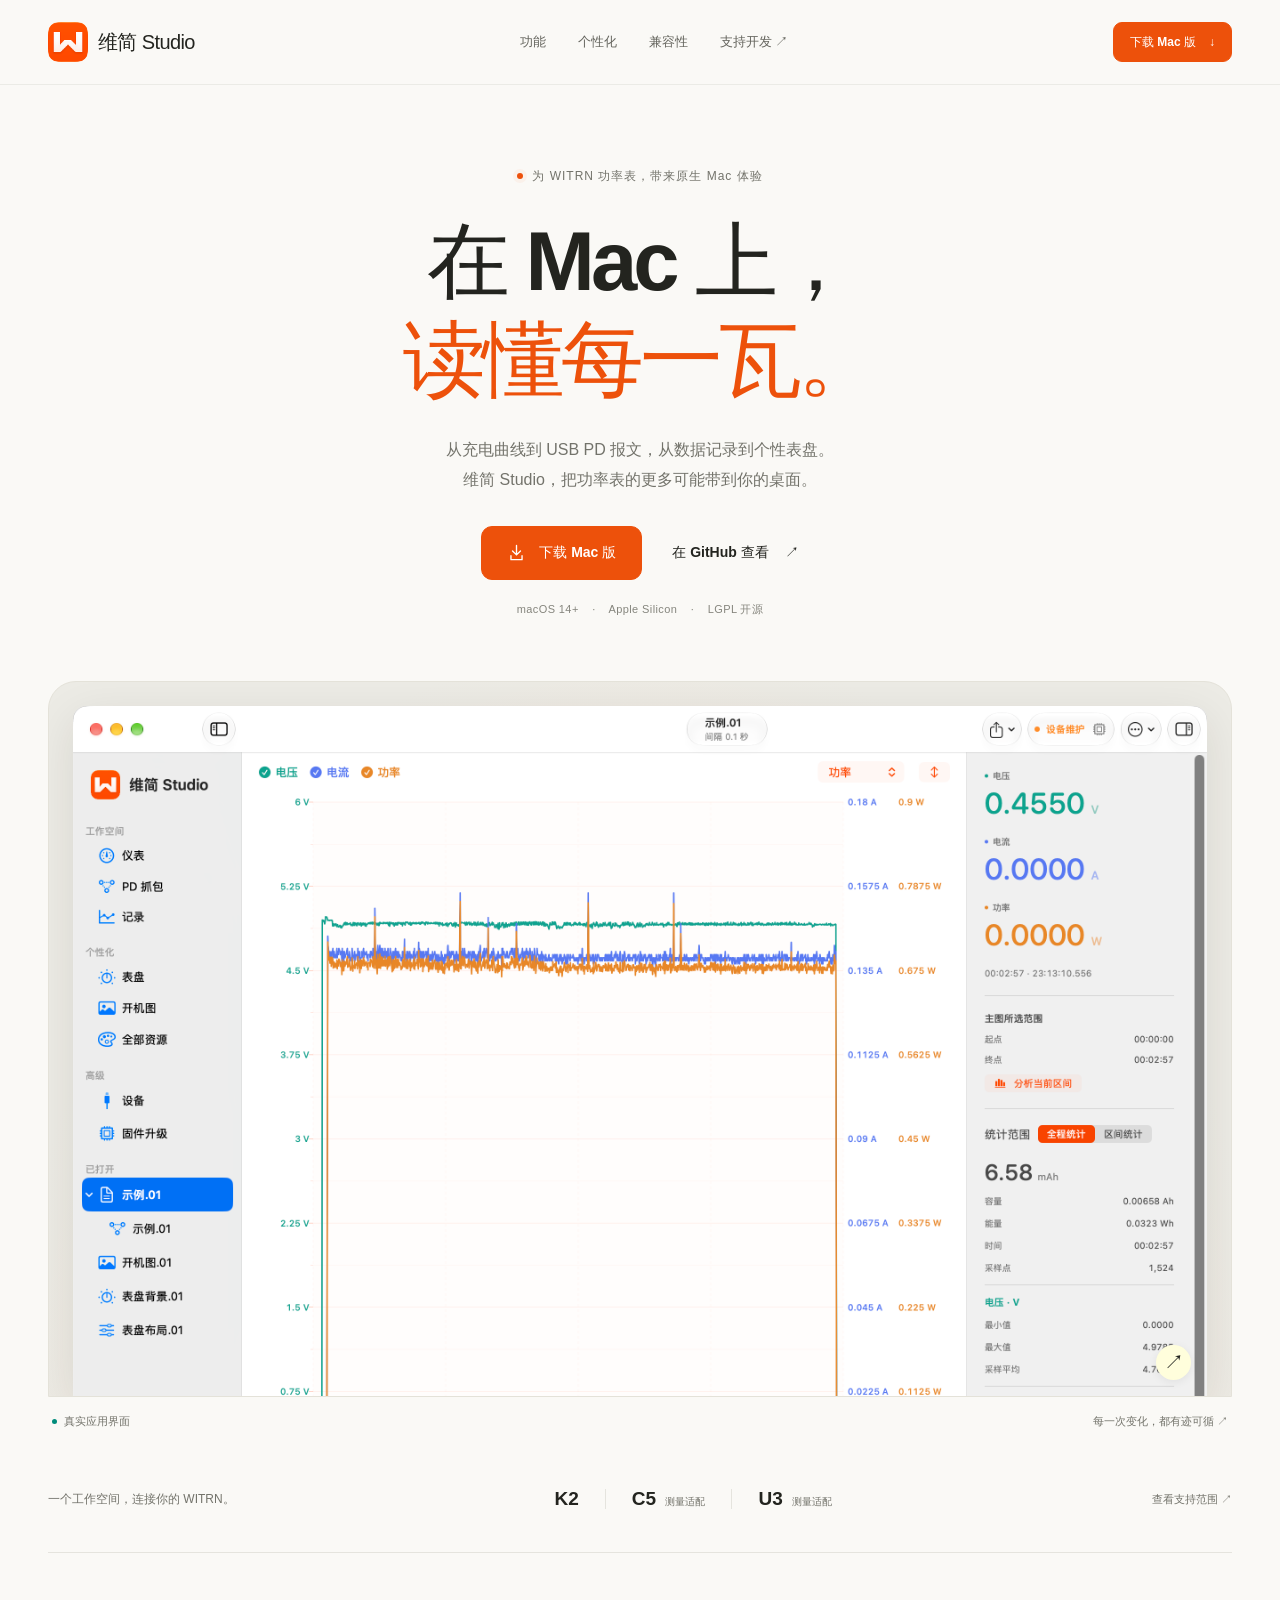
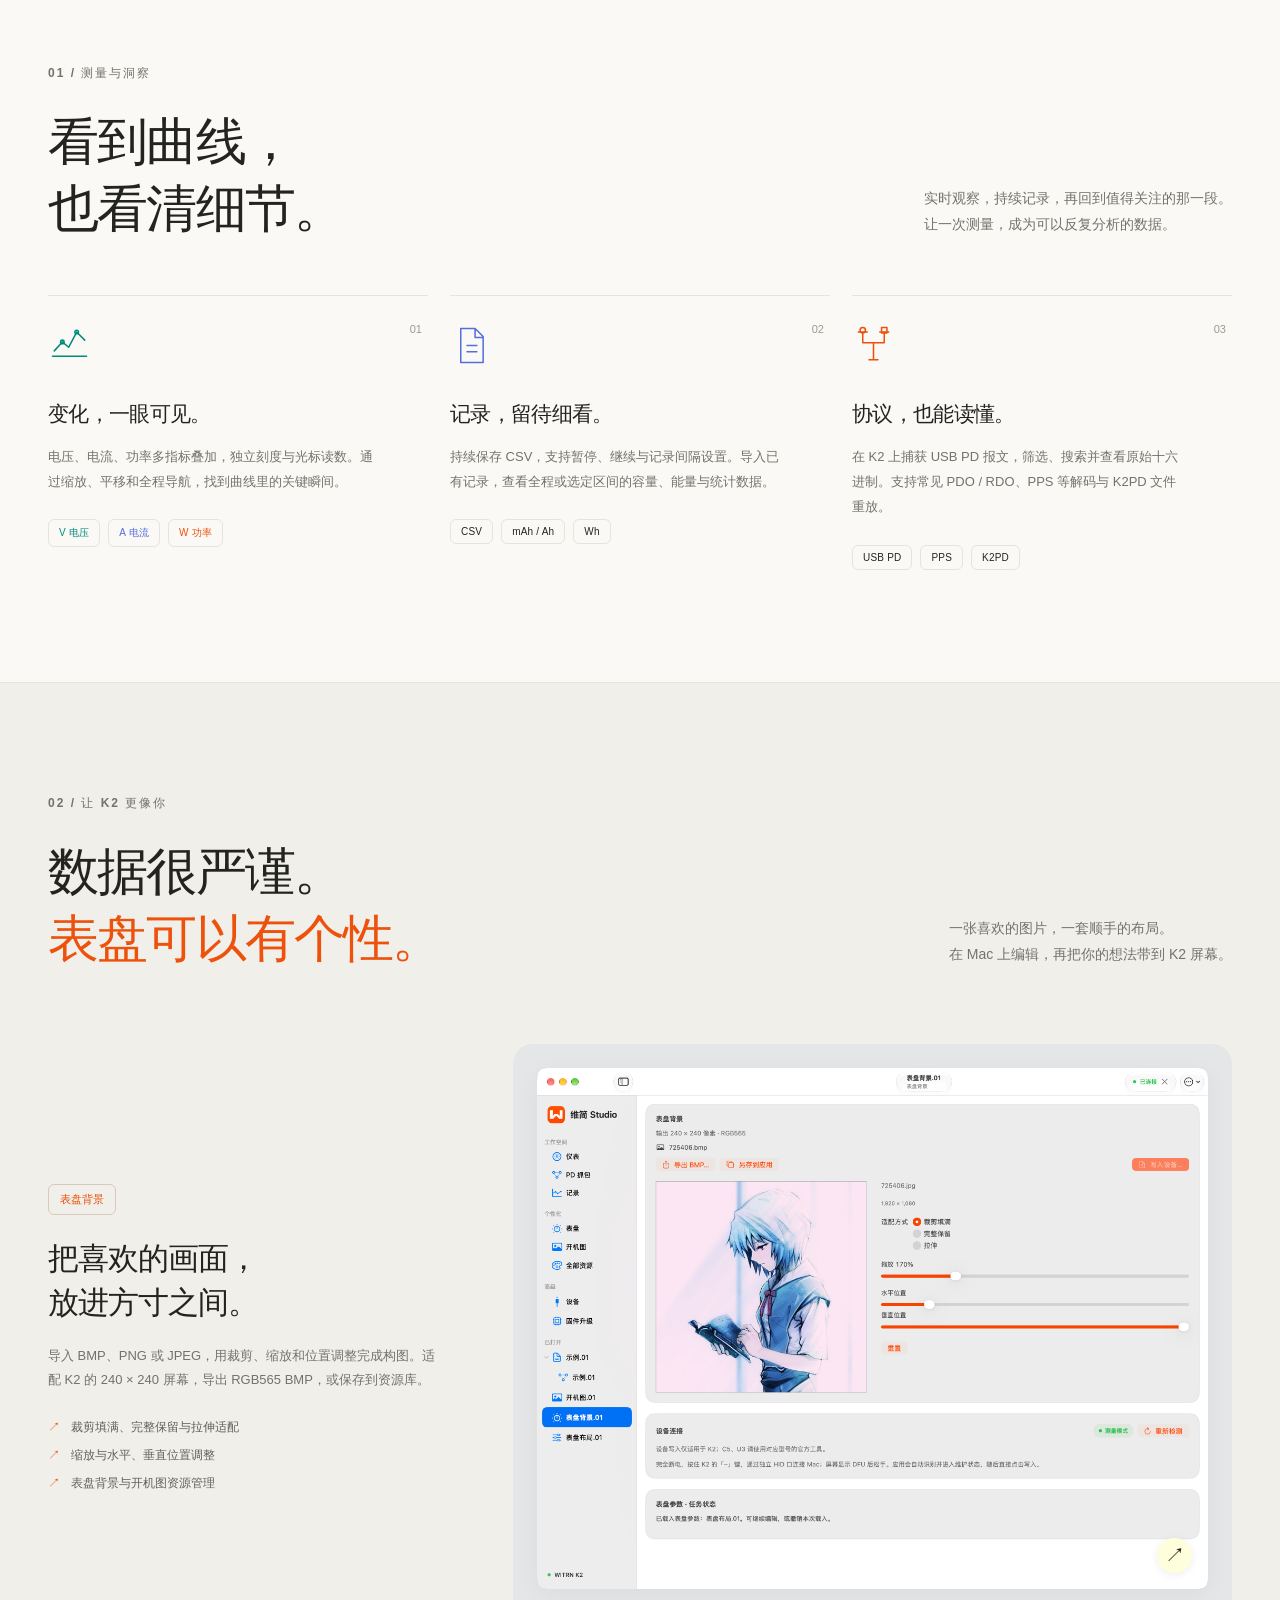
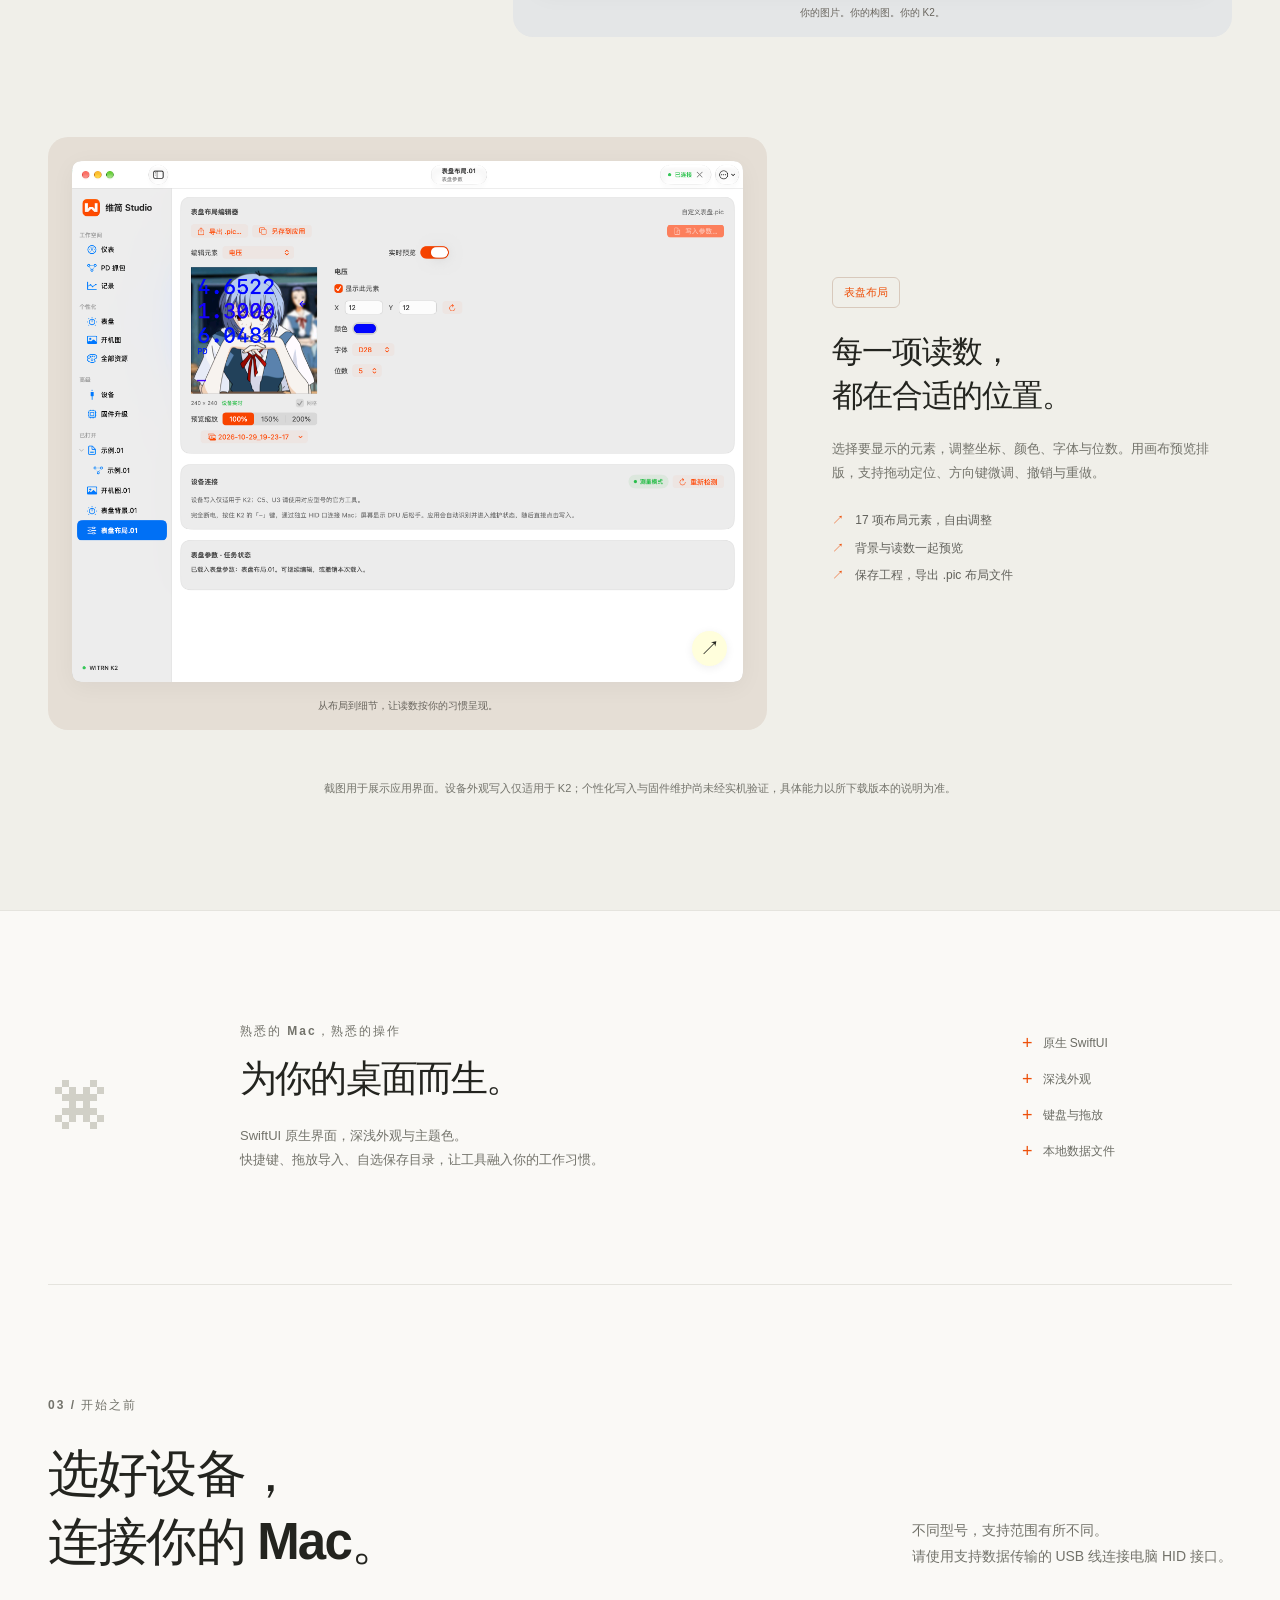
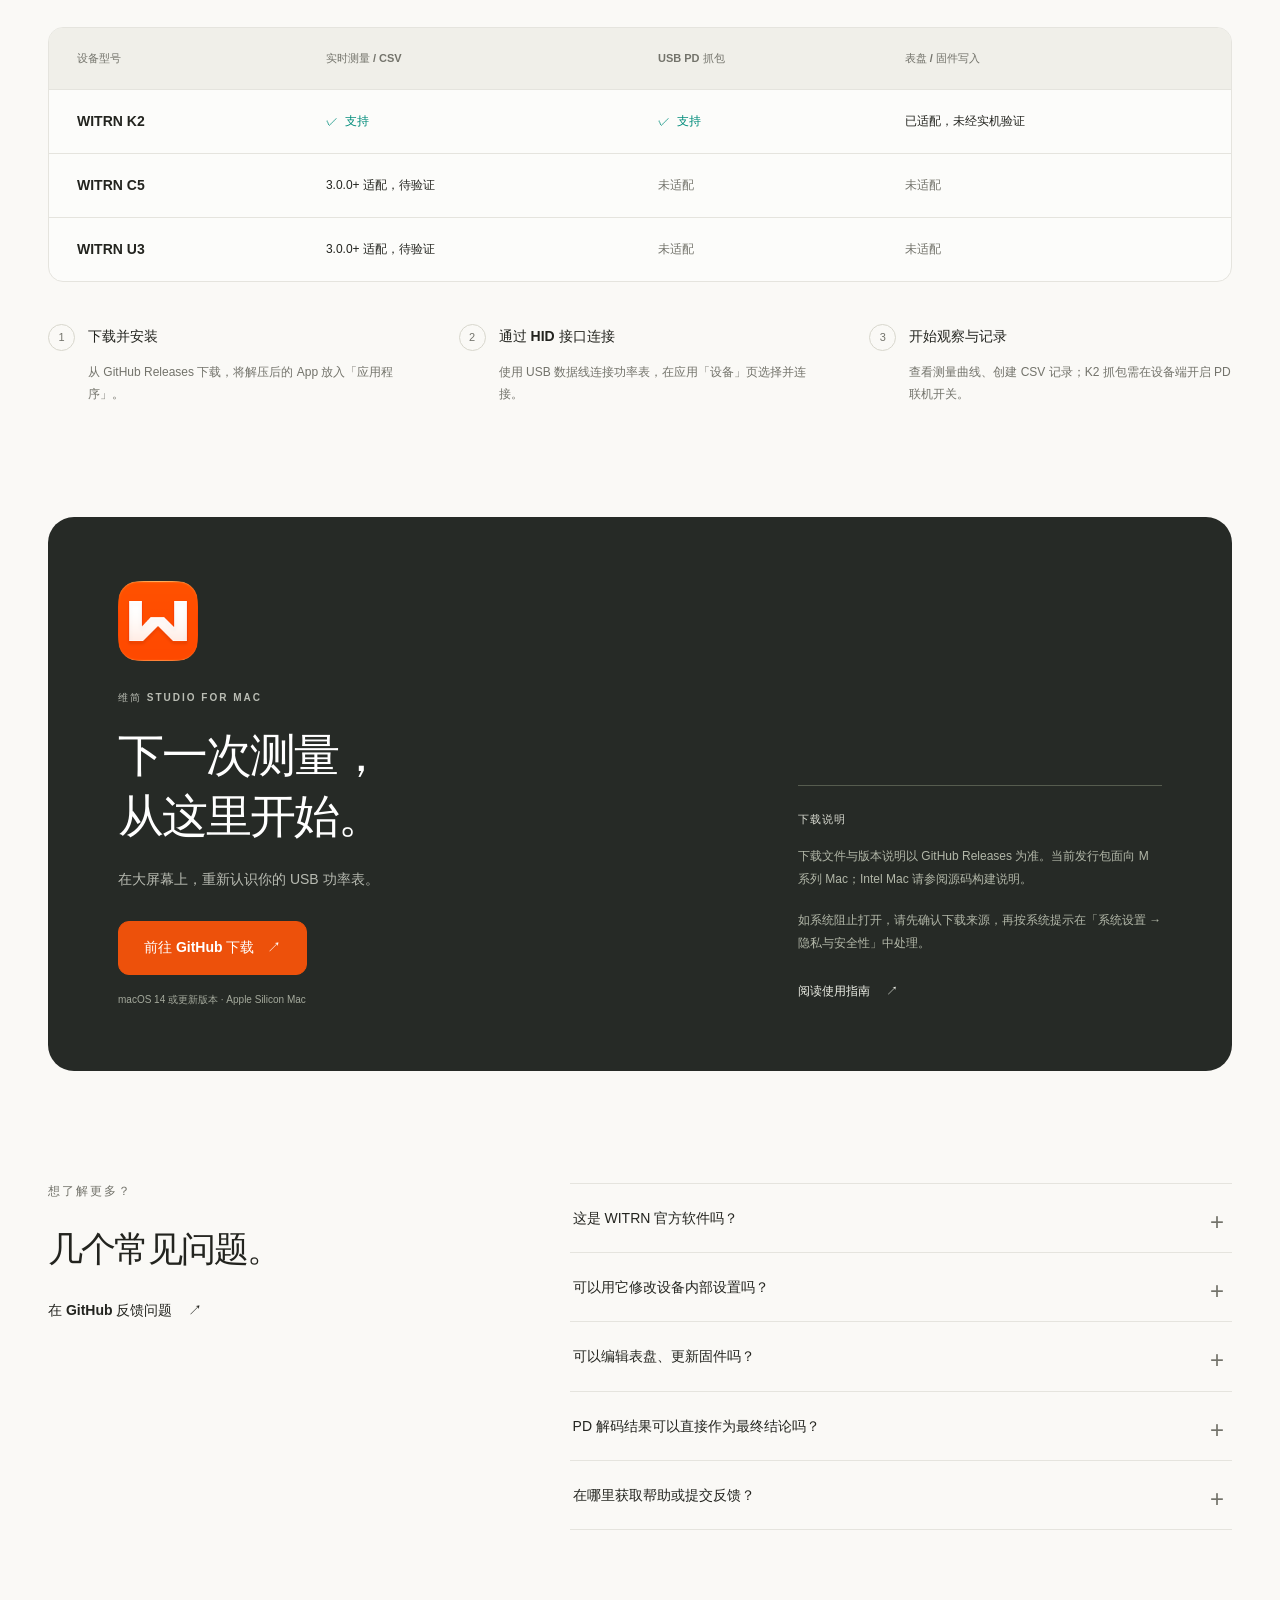
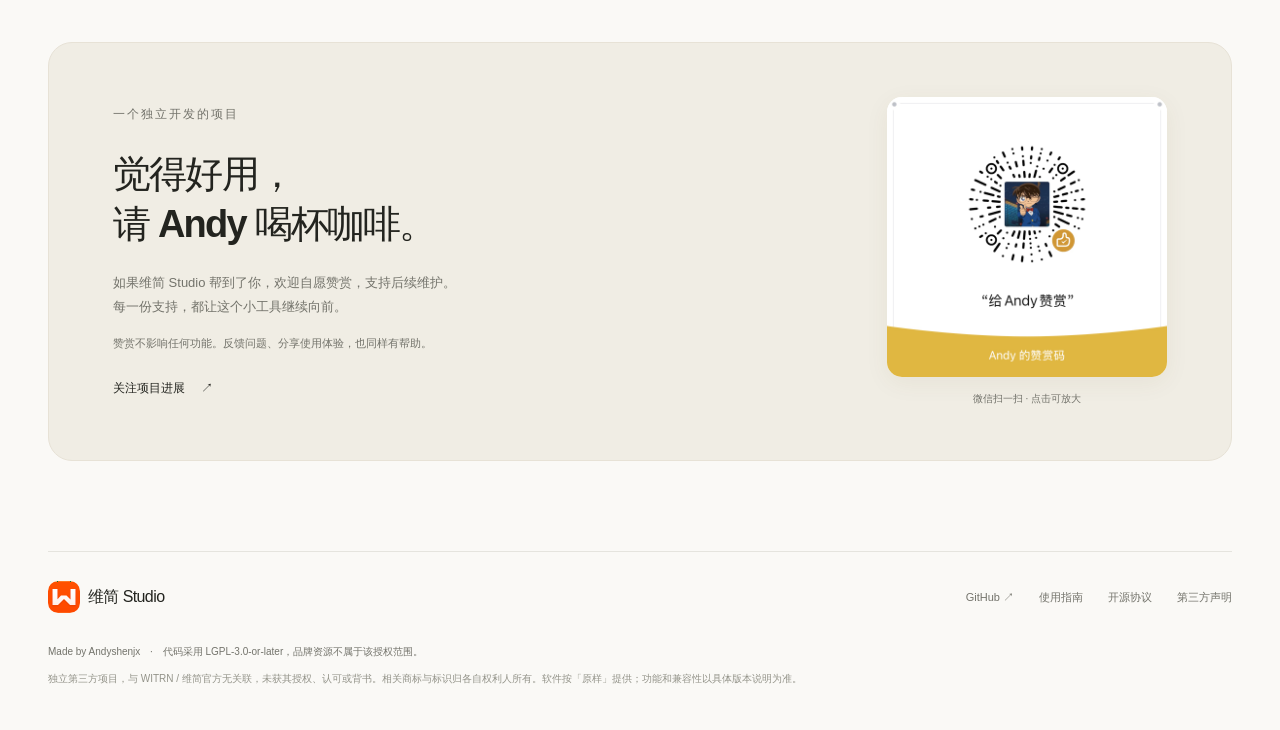
==== docs/index.html @ 16834e46 "Publish original website with screenshots" ====
<!doctype html>
<html lang="zh-CN">
<head>
  <meta charset="utf-8">
  <meta name="viewport" content="width=device-width, initial-scale=1">
  <meta name="theme-color" content="#faf9f6">
  <title>维简 Studio · WITRN K2 原生 Mac 上位机</title>
  <meta name="description" content="维简 Studio 是 WITRN K2、C5、U3 的第三方原生 macOS 上位机。查看电压、电流和功率曲线，记录与分析 CSV，探索 K2 的 USB PD 抓包、表盘布局和背景编辑。">
  <link rel="canonical" href="https://andyshenjx.github.io/WITRN-Studio-Mac/">
  <meta property="og:type" content="website">
  <meta property="og:locale" content="zh_CN">
  <meta property="og:site_name" content="维简 Studio">
  <meta property="og:title" content="维简 Studio · 在 Mac 上，读懂每一瓦。">
  <meta property="og:description" content="WITRN USB 功率表的原生 Mac 上位机。测量、记录、分析，以及属于你的 K2 表盘。">
  <meta property="og:url" content="https://andyshenjx.github.io/WITRN-Studio-Mac/">
  <meta property="og:image" content="https://andyshenjx.github.io/WITRN-Studio-Mac/assets/app-overview.png">
  <meta property="og:image:alt" content="维简 Studio 的电压、电流与功率曲线界面">
  <meta name="twitter:card" content="summary_large_image">
  <link rel="icon" type="image/png" href="assets/app-icon.png">
  <link rel="apple-touch-icon" href="assets/app-icon.png">
  <link rel="stylesheet" href="styles.css">
  <script src="site.js" defer></script>
  <script type="application/ld+json">
  {
    "@context": "https://schema.org",
    "@type": "SoftwareApplication",
    "name": "维简 Studio",
    "alternateName": "WITRN Studio Mac",
    "operatingSystem": "macOS 14+",
    "applicationCategory": "UtilitiesApplication",
    "url": "https://andyshenjx.github.io/WITRN-Studio-Mac/",
    "downloadUrl": "https://github.com/Andyshenjx/WITRN-Studio-Mac/releases",
    "description": "WITRN USB 功率表的第三方原生 macOS 上位机，提供测量曲线、CSV 记录与分析、K2 USB PD 抓包及个性化编辑。",
    "author": {"@type": "Person", "name": "Andyshenjx", "url": "https://github.com/Andyshenjx"},
    "license": "https://www.gnu.org/licenses/lgpl-3.0.html"
  }
  </script>
</head>
<body>
  <a class="skip-link" href="#main">跳到正文</a>
  <header class="site-header">
    <nav class="nav shell" aria-label="主导航">
      <a class="brand" href="#" aria-label="维简 Studio 首页"><img src="assets/app-icon.png" alt="" width="40" height="40"><span>维简 <strong>Studio</strong></span></a>
      <div class="nav-links"><a href="#features">功能</a><a href="#personalize">个性化</a><a href="#compatibility">兼容性</a><a href="#support">支持开发 <span aria-hidden="true">↗</span></a></div>
      <a class="button button-small" href="#download">下载 Mac 版 <span aria-hidden="true">↓</span></a>
    </nav>
  </header>

  <main id="main">
    <section class="hero shell" aria-labelledby="hero-title">
      <div class="eyebrow"><span class="status-dot" aria-hidden="true"></span> 为 WITRN 功率表，带来原生 Mac 体验</div>
      <h1 id="hero-title">在 Mac 上，<br><span>读懂每一瓦。</span></h1>
      <p class="hero-description">从充电曲线到 USB PD 报文，从数据记录到个性表盘。<br class="desktop-break">维简 Studio，把功率表的更多可能带到你的桌面。</p>
      <div class="hero-actions"><a class="button" href="#download"><svg aria-hidden="true" viewBox="0 0 24 24"><path d="M12 3v12m-5-5 5 5 5-5M5 16v5h14v-5"/></svg>下载 Mac 版</a><a class="text-link" href="https://github.com/Andyshenjx/WITRN-Studio-Mac">在 GitHub 查看 <span aria-hidden="true">↗</span></a></div>
      <p class="hero-meta">macOS 14+ <span>·</span> Apple Silicon <span>·</span> LGPL 开源</p>
      <figure class="hero-figure">
        <div class="screenshot-stage"><button class="image-button hero-image" type="button" data-preview="assets/app-overview.png" data-caption="维简 Studio · 曲线与记录分析" aria-label="放大查看维简 Studio 曲线与记录分析截图"><img src="assets/app-overview.png" alt="维简 Studio 的 Mac 界面，展示电压、电流和功率曲线、区间统计及资源侧栏" width="2550" height="1978" fetchpriority="high"><span class="image-zoom" aria-hidden="true">↗</span></button></div>
        <figcaption><span><i class="tiny-dot" aria-hidden="true"></i>真实应用界面</span><span>每一次变化，都有迹可循 <span aria-hidden="true">↗</span></span></figcaption>
      </figure>
    </section>

    <div class="device-ribbon shell"><p>一个工作空间，连接你的 WITRN。</p><div><strong>K2</strong><span class="ribbon-divider"></span><strong>C5 <small>测量适配</small></strong><span class="ribbon-divider"></span><strong>U3 <small>测量适配</small></strong></div><a href="#compatibility">查看支持范围 <span aria-hidden="true">↗</span></a></div>

    <section class="features section shell" id="features" aria-labelledby="features-title">
      <div class="section-heading"><div><span class="section-kicker">01 / 测量与洞察</span><h2 id="features-title">看到曲线，<br>也看清细节。</h2></div><p>实时观察，持续记录，再回到值得关注的那一段。<br>让一次测量，成为可以反复分析的数据。</p></div>
      <div class="feature-grid">
        <article class="feature-card"><span class="feature-number">01</span><svg class="feature-icon green" viewBox="0 0 48 48" aria-hidden="true"><path d="M5 36h38M7 30l9-10 7 6 9-17 9 9"/><circle cx="16" cy="20" r="2"/><circle cx="32" cy="9" r="2"/></svg><h3>变化，一眼可见。</h3><p>电压、电流、功率多指标叠加，独立刻度与光标读数。通过缩放、平移和全程导航，找到曲线里的关键瞬间。</p><div class="metric-tags"><span class="green">V 电压</span><span class="blue">A 电流</span><span class="orange">W 功率</span></div></article>
        <article class="feature-card"><span class="feature-number">02</span><svg class="feature-icon blue" viewBox="0 0 48 48" aria-hidden="true"><path d="M12 5h16l9 9v29H12zM28 5v10h9M19 24h11M19 31h11"/></svg><h3>记录，留待细看。</h3><p>持续保存 CSV，支持暂停、继续与记录间隔设置。导入已有记录，查看全程或选定区间的容量、能量与统计数据。</p><div class="metric-tags"><span>CSV</span><span>mAh / Ah</span><span>Wh</span></div></article>
        <article class="feature-card"><span class="feature-number">03</span><svg class="feature-icon orange" viewBox="0 0 48 48" aria-hidden="true"><path d="M12 9v12h24V9M24 21v19M7 9h10M31 9h10M19 40h10"/><circle cx="12" cy="7" r="3"/><rect x="33" y="4" width="6" height="6"/></svg><h3>协议，也能读懂。</h3><p>在 K2 上捕获 USB PD 报文，筛选、搜索并查看原始十六进制。支持常见 PDO / RDO、PPS 等解码与 K2PD 文件重放。</p><div class="metric-tags"><span>USB PD</span><span>PPS</span><span>K2PD</span></div></article>
      </div>
    </section>

    <section class="personalize section" id="personalize" aria-labelledby="personalize-title">
      <div class="shell">
        <div class="section-heading"><div><span class="section-kicker">02 / 让 K2 更像你</span><h2 id="personalize-title">数据很严谨。<br><span class="orange">表盘可以有个性。</span></h2></div><p>一张喜欢的图片，一套顺手的布局。<br>在 Mac 上编辑，再把你的想法带到 K2 屏幕。</p></div>
        <article class="showcase-row">
          <div class="showcase-copy"><span class="pill">表盘背景</span><h3>把喜欢的画面，<br>放进方寸之间。</h3><p>导入 BMP、PNG 或 JPEG，用裁剪、缩放和位置调整完成构图。适配 K2 的 240 × 240 屏幕，导出 RGB565 BMP，或保存到资源库。</p><ul class="check-list"><li>裁剪填满、完整保留与拉伸适配</li><li>缩放与水平、垂直位置调整</li><li>表盘背景与开机图资源管理</li></ul></div>
          <figure class="editor-figure background-figure"><button class="image-button" type="button" data-preview="assets/dial-background.png" data-caption="表盘背景编辑 · 图片适配与构图" aria-label="放大查看表盘背景编辑截图"><img src="assets/dial-background.png" alt="表盘背景编辑器，可设置图片适配方式、缩放与水平垂直位置" width="2550" height="1978" loading="lazy"><span class="image-zoom" aria-hidden="true">↗</span></button><figcaption>你的图片。你的构图。你的 K2。</figcaption></figure>
        </article>
        <article class="showcase-row reverse">
          <div class="showcase-copy"><span class="pill">表盘布局</span><h3>每一项读数，<br>都在合适的位置。</h3><p>选择要显示的元素，调整坐标、颜色、字体与位数。用画布预览排版，支持拖动定位、方向键微调、撤销与重做。</p><ul class="check-list"><li>17 项布局元素，自由调整</li><li>背景与读数一起预览</li><li>保存工程，导出 .pic 布局文件</li></ul></div>
          <figure class="editor-figure layout-figure"><button class="image-button" type="button" data-preview="assets/dial-layout.png" data-caption="表盘布局编辑 · 元素定位与样式设置" aria-label="放大查看表盘布局编辑截图"><img src="assets/dial-layout.png" alt="表盘布局编辑器，展示读数元素的位置、颜色、字体与位数设置以及表盘预览" width="2550" height="1978" loading="lazy"><span class="image-zoom" aria-hidden="true">↗</span></button><figcaption>从布局到细节，让读数按你的习惯呈现。</figcaption></figure>
        </article>
        <p class="section-note">截图用于展示应用界面。设备外观写入仅适用于 K2；个性化写入与固件维护尚未经实机验证，具体能力以所下载版本的说明为准。</p>
      </div>
    </section>

    <section class="native-section section shell" aria-labelledby="native-title"><div class="native-mark" aria-hidden="true">⌘</div><div><span class="section-kicker">熟悉的 Mac，熟悉的操作</span><h2 id="native-title">为你的桌面而生。</h2><p>SwiftUI 原生界面，深浅外观与主题色。<br>快捷键、拖放导入、自选保存目录，让工具融入你的工作习惯。</p></div><div class="native-notes"><span>原生 SwiftUI</span><span>深浅外观</span><span>键盘与拖放</span><span>本地数据文件</span></div></section>

    <section class="compatibility section shell" id="compatibility" aria-labelledby="compatibility-title"><div class="section-heading"><div><span class="section-kicker">03 / 开始之前</span><h2 id="compatibility-title">选好设备，<br>连接你的 Mac。</h2></div><p>不同型号，支持范围有所不同。<br>请使用支持数据传输的 USB 线连接电脑 HID 接口。</p></div>
      <div class="table-wrap"><table><caption class="visually-hidden">WITRN 设备兼容范围</caption><thead><tr><th scope="col">设备型号</th><th scope="col">实时测量 / CSV</th><th scope="col">USB PD 抓包</th><th scope="col">表盘 / 固件写入</th></tr></thead><tbody><tr><th scope="row">WITRN K2</th><td><span class="support-mark">支持</span></td><td><span class="support-mark">支持</span></td><td>已适配，未经实机验证</td></tr><tr><th scope="row">WITRN C5</th><td>3.0.0+ 适配，待验证</td><td><span class="muted">未适配</span></td><td><span class="muted">未适配</span></td></tr><tr><th scope="row">WITRN U3</th><td>3.0.0+ 适配，待验证</td><td><span class="muted">未适配</span></td><td><span class="muted">未适配</span></td></tr></tbody></table></div>
      <div class="setup-steps"><article><span>1</span><h3>下载并安装</h3><p>从 GitHub Releases 下载，将解压后的 App 放入「应用程序」。</p></article><article><span>2</span><h3>通过 HID 接口连接</h3><p>使用 USB 数据线连接功率表，在应用「设备」页选择并连接。</p></article><article><span>3</span><h3>开始观察与记录</h3><p>查看测量曲线、创建 CSV 记录；K2 抓包需在设备端开启 PD 联机开关。</p></article></div>
    </section>

    <section class="download-section shell" id="download" aria-labelledby="download-title"><div class="download-copy"><img src="assets/app-icon.png" alt="" width="80" height="80" loading="lazy"><span class="section-kicker">维简 STUDIO FOR MAC</span><h2 id="download-title">下一次测量，<br>从这里开始。</h2><p>在大屏幕上，重新认识你的 USB 功率表。</p><a class="button" href="https://github.com/Andyshenjx/WITRN-Studio-Mac/releases">前往 GitHub 下载 <span aria-hidden="true">↗</span></a><div class="download-meta">macOS 14 或更新版本 · Apple Silicon Mac</div></div><aside class="release-note"><span class="release-label">下载说明</span><p>下载文件与版本说明以 GitHub Releases 为准。当前发行包面向 M 系列 Mac；Intel Mac 请参阅源码构建说明。</p><p>如系统阻止打开，请先确认下载来源，再按系统提示在「系统设置 → 隐私与安全性」中处理。</p><a class="text-link" href="https://github.com/Andyshenjx/WITRN-Studio-Mac/blob/main/USER_GUIDE.md">阅读使用指南 <span aria-hidden="true">↗</span></a></aside></section>

    <section class="faq-section section shell" aria-labelledby="faq-title"><div><span class="section-kicker">想了解更多？</span><h2 id="faq-title">几个常见问题。</h2><a class="text-link" href="https://github.com/Andyshenjx/WITRN-Studio-Mac/issues">在 GitHub 反馈问题 <span aria-hidden="true">↗</span></a></div><div class="faq-list"><details><summary>这是 WITRN 官方软件吗？</summary><p>这是 Andyshenjx 独立开发的第三方工具，与 WITRN / 维简官方无关联，未获官方授权或背书。相关名称、商标和标识归各自权利人所有。</p></details><details><summary>可以用它修改设备内部设置吗？</summary><p>应用提供测量、记录、分析及已适配的 K2 维护功能，不提供设备内部设置或设备内部历史记录读取。正常测量与抓包只接收 HID 输入，不发送诱骗命令。</p></details><details><summary>可以编辑表盘、更新固件吗？</summary><p>K2 提供表盘背景、布局与开机图编辑，以及独立 DFU 维护功能。C5、U3 未适配这些写入功能。固件升级和个性化写入未经实机验证，使用前请阅读版本说明及项目文档。</p></details><details><summary>PD 解码结果可以直接作为最终结论吗？</summary><p>请结合原始报文与实际设备判断。程序保留原始十六进制，CRC 未校验；缺少上下文时不会猜测 RDO 物理量。测量与协议结果仍需结合实际设备核对。</p></details><details><summary>在哪里获取帮助或提交反馈？</summary><p>先查看<a href="https://github.com/Andyshenjx/WITRN-Studio-Mac/blob/main/USER_GUIDE.md">使用指南</a>。如果问题仍然存在，请在 <a href="https://github.com/Andyshenjx/WITRN-Studio-Mac/issues">GitHub Issues</a> 提供 macOS 版本、Mac 芯片、功率表型号、固件版本与复现步骤。</p></details></div></section>

    <section class="support-section shell" id="support" aria-labelledby="support-title"><div class="support-copy"><span class="section-kicker">一个独立开发的项目</span><h2 id="support-title">觉得好用，<br>请 Andy 喝杯咖啡。</h2><p>如果维简 Studio 帮到了你，欢迎自愿赞赏，支持后续维护。<br>每一份支持，都让这个小工具继续向前。</p><p class="support-small">赞赏不影响任何功能。反馈问题、分享使用体验，也同样有帮助。</p><a class="text-link" href="https://github.com/Andyshenjx/WITRN-Studio-Mac">关注项目进展 <span aria-hidden="true">↗</span></a></div><figure class="support-code"><button class="image-button" type="button" data-preview="assets/andy-support.jpg" data-caption="Andy 的赞赏码 · 自愿赞赏，感谢支持" aria-label="放大查看 Andy 的微信赞赏码"><img src="assets/andy-support.jpg" alt="Andy 的微信赞赏码，可使用微信扫码自愿赞赏" width="1152" height="1152" loading="lazy"></button><figcaption>微信扫一扫 · 点击可放大</figcaption></figure></section>
  </main>

  <footer class="footer shell"><div class="footer-top"><a class="brand" href="#"><img src="assets/app-icon.png" alt="" width="32" height="32"><span>维简 <strong>Studio</strong></span></a><div><a href="https://github.com/Andyshenjx/WITRN-Studio-Mac">GitHub <span aria-hidden="true">↗</span></a><a href="https://github.com/Andyshenjx/WITRN-Studio-Mac/blob/main/USER_GUIDE.md">使用指南</a><a href="https://github.com/Andyshenjx/WITRN-Studio-Mac/blob/main/LICENSE">开源协议</a><a href="https://github.com/Andyshenjx/WITRN-Studio-Mac/blob/main/THIRD_PARTY_NOTICES.md">第三方声明</a></div></div><p>Made by <a href="https://github.com/Andyshenjx">Andyshenjx</a> <span aria-hidden="true">·</span> 代码采用 LGPL-3.0-or-later，品牌资源不属于该授权范围。</p><p class="legal">独立第三方项目，与 WITRN / 维简官方无关联，未获其授权、认可或背书。相关商标与标识归各自权利人所有。软件按「原样」提供；功能和兼容性以具体版本说明为准。</p></footer>

  <dialog class="lightbox" aria-labelledby="lightbox-caption"><div class="lightbox-toolbar"><p id="lightbox-caption"></p><button class="lightbox-close" type="button" aria-label="关闭放大图片">关闭 <span aria-hidden="true">×</span></button></div><div class="lightbox-content"><img alt=""></div></dialog>
</body>
</html>
---- docs/styles.css ----
@charset "UTF-8";
:root{--bg:#faf9f6;--paper:#fff;--ink:#23241f;--muted:#73736b;--line:#e5e4de;--accent:#ed510b;--green:#008c7b;--blue:#566ddd;--radius:24px;font-family:-apple-system,BlinkMacSystemFont,"SF Pro Display","PingFang SC","Hiragino Sans GB","Microsoft YaHei",sans-serif;color:var(--ink);background:var(--bg);font-synthesis:none}
*{box-sizing:border-box}html{scroll-behavior:smooth;scroll-padding-top:100px}body{margin:0}a{color:inherit;text-decoration:none}button{font:inherit}img{display:block;max-width:100%;height:auto}button,a{-webkit-tap-highlight-color:transparent}button{cursor:pointer}a,button,summary{touch-action:manipulation}a:focus-visible,button:focus-visible,summary:focus-visible{outline:3px solid var(--accent);outline-offset:6px}::selection{background:#ffddc8}h1,h2,h3,p,figure{margin:0}h1,h2,h3{text-wrap:balance}p{line-height:1.85}svg{fill:none;stroke:currentColor;stroke-width:1.7;stroke-linecap:round;stroke-linejoin:round}.shell{width:min(1200px,calc(100% - 96px));margin-inline:auto}.section{padding-block:112px}.section-kicker{display:block;font-size:12px;font-weight:650;letter-spacing:2px;color:var(--muted);margin-bottom:26px}h2{font-size:clamp(32px,4.2vw,51px);letter-spacing:-1.8px;line-height:1.32;font-weight:650}.orange{color:var(--accent)}.green{color:var(--green)}.blue{color:var(--blue)}.muted{color:var(--muted)}
.site-header{position:sticky;top:0;z-index:20;border-bottom:1px solid #e5e4deaa;background:#faf9f6ed;backdrop-filter:blur(18px);-webkit-backdrop-filter:blur(18px)}.nav{min-height:84px;display:flex;align-items:center;justify-content:space-between;gap:24px}.brand{display:inline-flex;align-items:center;gap:10px;white-space:nowrap;font-size:20px;font-weight:600;letter-spacing:-.6px}.brand img{border-radius:10px}.brand strong{font-weight:500}.nav-links{display:flex;align-items:center;gap:32px;font-size:13px;color:#65655e}.nav-links a:hover,.footer a:hover{color:var(--accent)}.button{display:inline-flex;justify-content:center;align-items:center;gap:13px;min-height:54px;padding:15px 25px;border:1px solid var(--accent);border-radius:11px;background:var(--accent);color:#fff;font-size:14px;font-weight:600;transition:background .2s,transform .2s}.button:hover{background:#ce4205;transform:translateY(-2px)}.button svg{width:19px;height:19px}.button-small{min-height:40px;padding:10px 16px;font-size:12px;border-radius:9px}.text-link{display:inline-flex;align-items:center;gap:16px;font-size:14px;font-weight:550;line-height:1.6}.text-link:hover{color:var(--accent)}.text-link span{transition:transform .2s}.text-link:hover span{transform:translate(2px,-2px)}
.hero{text-align:center;padding-top:80px}.eyebrow{display:inline-flex;align-items:center;gap:9px;font-size:12px;letter-spacing:1px;color:var(--muted)}.status-dot{width:6px;height:6px;background:var(--accent);border-radius:50%;box-shadow:0 0 0 4px #ed510b0c}.hero h1{font-size:clamp(48px,6.5vw,86px);line-height:1.18;font-weight:650;letter-spacing:-4px;margin:28px 0 26px}.hero h1>span{color:var(--accent)}.hero-description{color:var(--muted);font-size:16px;line-height:1.9}.hero-actions{display:flex;align-items:center;justify-content:center;gap:30px;margin-top:30px}.hero-meta{font-size:11px;color:#85857d;letter-spacing:.4px;margin-top:19px}.hero-meta span{margin:0 10px}.hero-figure{margin-top:62px;text-align:left}.screenshot-stage{padding:24px 24px 0;border-radius:28px 28px 0 0;background:#ecebe5;background-image:radial-gradient(ellipse at 50% 100%,#ffd7bb88,transparent 75%);border:1px solid #e4e2d9;overflow:hidden}.image-button{display:block;position:relative;width:100%;padding:0;border:0;background:none;color:var(--ink);border-radius:inherit}.hero-image{border-radius:13px 13px 0 0;box-shadow:0 12px 45px #27211419;overflow:hidden;max-height:690px}.hero-image img{width:100%}.image-zoom{position:absolute;right:16px;bottom:16px;border-radius:50%;height:35px;width:35px;display:grid;place-items:center;background:#fffedc;box-shadow:0 2px 10px #0001;font-size:20px;transition:transform .2s}.image-button:hover .image-zoom{transform:scale(1.1)}.hero-figure figcaption{display:flex;justify-content:space-between;gap:20px;padding:17px 4px;color:var(--muted);font-size:11px}.hero-figure figcaption>span:first-child{display:flex;align-items:center;gap:7px}.tiny-dot{width:5px;height:5px;background:var(--green);border-radius:50%}.device-ribbon{display:flex;align-items:center;justify-content:space-between;gap:28px;padding-block:42px;border-bottom:1px solid var(--line);font-size:12px}.device-ribbon p{color:var(--muted)}.device-ribbon>div{display:flex;align-items:center;gap:26px}.device-ribbon strong{font-size:19px;font-weight:600;white-space:nowrap}.device-ribbon small{font-size:10px;color:var(--muted);font-weight:400;margin-left:4px}.ribbon-divider{height:20px;width:1px;background:var(--line)}.device-ribbon>a{font-size:11px;color:var(--muted);white-space:nowrap}
.section-heading{display:flex;justify-content:space-between;align-items:end;gap:40px;margin-bottom:52px}.section-heading>p{font-size:14px;color:var(--muted);padding-bottom:5px}.feature-grid{display:grid;grid-template-columns:repeat(3,minmax(0,1fr));gap:22px}.feature-card{border-top:1px solid var(--line);padding-top:24px;position:relative}.feature-number{position:absolute;top:27px;right:6px;font-size:11px;color:#9b9b92}.feature-icon{width:43px;height:43px;margin:4px 0 29px}.feature-card h3{font-size:21px;font-weight:600;letter-spacing:-.7px;margin-bottom:16px}.feature-card p{font-size:13px;line-height:1.95;color:var(--muted);max-width:330px}.metric-tags{display:flex;flex-wrap:wrap;gap:8px;margin-top:25px}.metric-tags span{padding:6px 10px;border:1px solid var(--line);border-radius:6px;font-size:10px;letter-spacing:.2px}
.personalize{background:#f0efe9;border-top:1px solid var(--line);border-bottom:1px solid var(--line)}.showcase-row{display:grid;grid-template-columns:.75fr 1.35fr;gap:65px;align-items:center;margin-top:72px}.showcase-row.reverse{grid-template-columns:1.35fr .75fr;margin-top:100px}.reverse .showcase-copy{grid-column:2;grid-row:1}.reverse .editor-figure{grid-column:1;grid-row:1}.pill{display:inline-flex;padding:7px 11px;color:var(--accent);border:1px solid #d8c9bc;border-radius:6px;font-size:11px;margin-bottom:22px}.showcase-copy h3{font-size:31px;line-height:1.4;letter-spacing:-1px;font-weight:600;margin-bottom:20px}.showcase-copy p{font-size:13px;color:var(--muted)}.check-list{list-style:none;margin:22px 0 0;padding:0;font-size:12px;line-height:2.3;color:#61615b}.check-list li::before{content:"↗";color:var(--accent);margin-right:11px}.editor-figure{padding:24px 24px 0;border-radius:20px;min-width:0;overflow:hidden}.background-figure{background:#e4e6e7}.layout-figure{background:#e5ded5}.editor-figure .image-button{border-radius:9px;box-shadow:0 5px 25px #0000000c}.editor-figure img{border-radius:9px;width:100%}.editor-figure figcaption{font-size:10px;text-align:center;color:#69655e;padding:16px 0;line-height:1.6}.section-note{font-size:11px;color:var(--muted);text-align:center;max-width:780px;margin:48px auto 0}
.native-section{display:grid;grid-template-columns:140px 1fr 210px;align-items:center;gap:52px;border-bottom:1px solid var(--line)}.native-mark{font-size:112px;line-height:1;color:#d1d0c7;font-weight:200}.native-section .section-kicker{margin-bottom:15px}.native-section h2{font-size:37px}.native-section p{font-size:13px;color:var(--muted);margin-top:20px}.native-notes{display:grid;gap:15px;color:#6b6c64;font-size:12px}.native-notes span{display:flex;align-items:center;gap:10px}.native-notes span::before{content:"+";color:var(--accent);font-size:18px}.table-wrap{overflow-x:auto;border:1px solid var(--line);border-radius:15px;background:#ffffff66}table{border-collapse:collapse;width:100%;font-size:12px;text-align:left;white-space:nowrap}th,td{padding:23px 28px;border-bottom:1px solid var(--line)}thead{background:#f0efe9;color:var(--muted);font-size:11px}th{font-weight:550}tbody tr:last-child>*{border-bottom:0}tbody th{font-size:14px}.support-mark{color:var(--green)}.support-mark::before{content:"✓";margin-right:7px}.setup-steps{display:grid;grid-template-columns:repeat(3,minmax(0,1fr));gap:48px;margin-top:42px}.setup-steps article{display:grid;grid-template-columns:30px 1fr;column-gap:10px}.setup-steps article>span{border:1px solid #d8d7cd;width:27px;height:27px;display:grid;place-items:center;border-radius:50%;font-size:11px;color:var(--muted)}.setup-steps h3{font-size:14px;font-weight:550;padding-top:4px}.setup-steps p{grid-column:2;font-size:12px;color:var(--muted);margin-top:10px}
.download-section{display:grid;grid-template-columns:1fr .65fr;align-items:center;gap:120px;background:#262a26;color:#fff;border-radius:26px;padding:64px 70px;scroll-margin-top:110px}.download-copy>img{border-radius:19px;margin-bottom:30px}.download-copy .section-kicker{color:#babdb4;font-size:10px;margin-bottom:20px}.download-copy h2{font-size:46px;letter-spacing:-2px}.download-copy>p{font-size:14px;color:#b8bbb2;margin:20px 0 28px}.download-meta{font-size:10px;color:#a4a99c;margin-top:18px}.release-note{border-top:1px solid #565c4f;padding-top:23px;align-self:end;margin-bottom:5px}.release-label{font-size:11px;letter-spacing:1px;color:#d9dbd1}.release-note p{font-size:12px;color:#b2b7a8;line-height:1.9;margin:18px 0}.release-note .text-link{font-size:12px;color:#eef0e7;margin-top:10px}
.faq-section{display:grid;grid-template-columns:.8fr 1.2fr;gap:80px}.faq-section h2{font-size:35px;margin-bottom:27px}.faq-list{border-top:1px solid var(--line)}details{border-bottom:1px solid var(--line);padding:0 3px}summary{list-style:none;font-size:14px;cursor:pointer;padding:23px 34px 23px 0;position:relative;line-height:1.6}summary::-webkit-details-marker{display:none}summary::after{content:"+";position:absolute;right:5px;top:19px;font-size:24px;font-weight:300;color:var(--muted)}details[open] summary::after{content:"−"}details p{font-size:13px;color:var(--muted);padding:0 30px 24px 0;line-height:1.9}details p a{color:var(--accent);text-decoration:underline;text-underline-offset:3px}
.support-section{display:grid;grid-template-columns:1fr 280px;gap:90px;align-items:center;padding:54px 64px;background:#f0ede4;border:1px solid #e7e2d6;border-radius:24px;margin-bottom:90px}.support-copy h2{font-size:38px}.support-copy>p{font-size:13px;color:var(--muted);margin-top:22px}.support-copy .support-small{font-size:11px;margin-top:14px}.support-copy .text-link{margin-top:25px;font-size:12px}.support-code{margin:0}.support-code .image-button{background:#fff;border-radius:15px;overflow:hidden;box-shadow:0 6px 24px #5e4f2710}.support-code img{width:100%}.support-code figcaption{text-align:center;font-size:10px;color:var(--muted);margin-top:15px}.footer{padding:0 0 42px}.footer-top{display:flex;justify-content:space-between;align-items:center;gap:30px;padding-block:29px;border-top:1px solid var(--line)}.footer .brand{font-size:16px;gap:8px}.footer-top>div{display:flex;flex-wrap:wrap;gap:25px;font-size:11px;color:var(--muted)}.footer>p{font-size:10px;color:var(--muted);line-height:1.9}.footer>p span{margin-inline:7px}.footer .legal{margin-top:8px;max-width:950px;color:#939389}
.lightbox{width:min(1500px,96vw);max-width:96vw;max-height:94dvh;border:1px solid #d4d4ce;border-radius:15px;padding:0;background:#faf9f6;box-shadow:0 25px 100px #0004;overflow:hidden}.lightbox::backdrop{background:#151a18bb;backdrop-filter:blur(9px);-webkit-backdrop-filter:blur(9px)}.lightbox-toolbar{display:flex;align-items:center;justify-content:space-between;gap:20px;padding:15px 22px;border-bottom:1px solid var(--line)}.lightbox-toolbar p{font-size:13px}.lightbox-close{border:1px solid var(--line);border-radius:7px;background:#fff;padding:7px 12px;font-size:12px;white-space:nowrap}.lightbox-close span{font-size:18px;margin-left:9px}.lightbox-content{overflow:auto;max-height:calc(94dvh - 66px);padding:18px;overscroll-behavior:contain}.lightbox-content img{width:auto;max-width:100%;max-height:calc(94dvh - 102px);object-fit:contain;margin:auto}.skip-link{position:fixed;left:20px;top:15px;z-index:100;transform:translateY(-150%);background:var(--ink);color:#fff;padding:12px 18px;border-radius:6px}.skip-link:focus{transform:translateY(0)}.visually-hidden{position:absolute;width:1px;height:1px;overflow:hidden;clip-path:inset(50%);white-space:nowrap}
@media(min-width:1500px){.hero-image{max-height:760px}}
@media(max-width:1050px){.shell{width:calc(100% - 64px)}.nav-links{gap:22px}.device-ribbon{gap:18px;flex-wrap:wrap}.device-ribbon>div{gap:20px}.device-ribbon>p{flex-basis:100%}.showcase-row,.showcase-row.reverse{gap:34px;grid-template-columns:.85fr 1.15fr}.showcase-row.reverse{grid-template-columns:1.15fr .85fr}.showcase-copy h3{font-size:26px}.editor-figure{padding:15px 15px 0}.native-section{grid-template-columns:95px 1fr 155px;gap:30px}.native-mark{font-size:85px}.download-section{padding:50px;gap:60px}.download-copy h2{font-size:40px}.support-section{padding:45px;gap:50px;grid-template-columns:1fr 230px}.support-copy h2{font-size:33px}.section-heading{gap:25px}th,td{padding:20px}.faq-section{gap:45px}}
@media(max-width:760px){html{scroll-padding-top:85px}.shell{width:calc(100% - 40px)}.section{padding-block:70px}.nav{min-height:72px;gap:12px}.nav .brand{font-size:17px;gap:6px}.nav .brand img{width:32px;height:32px}.nav-links{display:none}.button-small{font-size:11px;min-height:37px;padding:9px 12px}.hero{padding-top:52px}.eyebrow{font-size:10px;letter-spacing:.3px}.hero h1{font-size:57px;letter-spacing:-3px;margin-block:26px 22px}.hero-description{font-size:13px;max-width:420px;margin-inline:auto}.hero-actions{gap:20px;margin-top:25px}.hero-actions .button{font-size:12px;min-height:48px;padding:13px 18px}.hero-actions .text-link{font-size:12px;gap:10px}.hero-meta{font-size:10px}.hero-meta span{margin-inline:6px}.hero-figure{margin-top:42px}.screenshot-stage{padding:10px 10px 0;border-radius:15px 15px 0 0}.hero-image{border-radius:7px 7px 0 0;max-height:none}.hero-figure figcaption{font-size:9px;gap:10px;line-height:1.6;padding-block:12px}.image-zoom{width:28px;height:28px;right:9px;bottom:9px;font-size:16px}.device-ribbon{padding-block:28px;gap:18px}.device-ribbon>div{gap:16px}.device-ribbon strong{font-size:17px}.device-ribbon small{display:block;margin:4px 0 0;font-size:9px}.ribbon-divider{height:28px}.device-ribbon>a{font-size:10px;margin-left:auto}.section-heading{display:block;margin-bottom:35px}.section-heading>p{font-size:13px;padding:0;margin-top:23px}.section-kicker{font-size:10px;letter-spacing:1.5px;margin-bottom:18px}h2{font-size:36px;letter-spacing:-1.3px}.feature-grid{grid-template-columns:1fr;gap:32px}.feature-card{padding-left:65px;min-height:160px;padding-top:25px}.feature-icon{position:absolute;left:0;top:27px;width:36px;height:36px;margin:0}.feature-number{top:30px}.feature-card h3{font-size:20px;margin-bottom:12px;padding-right:25px}.feature-card p{max-width:none;font-size:13px}.metric-tags{margin-top:18px}.showcase-row,.showcase-row.reverse{display:flex;flex-direction:column;align-items:stretch;gap:28px;margin-top:43px}.showcase-row.reverse{margin-top:60px}.showcase-copy h3{font-size:29px}.showcase-copy p{max-width:530px}.showcase-copy .pill{margin-bottom:17px}.check-list{margin-top:16px}.editor-figure{padding:14px 14px 0;border-radius:15px}.editor-figure figcaption{font-size:9px;padding-block:13px}.section-note{font-size:10px;text-align:left;margin-top:32px}.native-section{grid-template-columns:65px 1fr;gap:24px}.native-mark{font-size:62px;align-self:start;margin-top:42px}.native-section h2{font-size:30px}.native-section p{font-size:12px;margin-top:15px}.native-notes{grid-column:2;display:flex;flex-wrap:wrap;gap:8px 20px;font-size:10px}.native-notes span::before{font-size:14px}.native-notes span{gap:6px}.table-wrap{border-radius:11px}table{font-size:11px}th,td{padding:17px 18px}tbody th{font-size:12px}.setup-steps{grid-template-columns:1fr;gap:25px;margin-top:32px}.setup-steps p{margin-top:5px}.download-section{grid-template-columns:1fr;padding:35px 26px;gap:40px;border-radius:19px}.download-copy>img{width:64px;height:64px;border-radius:15px;margin-bottom:23px}.download-copy h2{font-size:38px}.download-copy>p{font-size:13px;margin:17px 0 23px}.release-note{padding-top:20px}.release-note p{margin-block:13px}.faq-section{grid-template-columns:1fr;gap:30px}.faq-section h2{font-size:30px;margin-bottom:17px}.faq-section .text-link{font-size:12px}.faq-list summary{font-size:13px;padding-block:21px}.faq-list p{font-size:12px}.support-section{grid-template-columns:1fr;padding:32px 26px;gap:32px;margin-bottom:55px;border-radius:19px}.support-copy h2{font-size:32px}.support-copy>p{font-size:12px}.support-copy .support-small{font-size:10px}.support-code{width:230px;max-width:100%;justify-self:center}.footer-top{align-items:start;flex-direction:column;gap:22px;padding-block:23px}.footer-top>div{gap:20px}.footer>p{font-size:9px}.footer{padding-bottom:28px}.lightbox-toolbar{padding:12px;gap:10px}.lightbox-toolbar p{font-size:11px;line-height:1.5}.lightbox-content{padding:6px}.lightbox-close{font-size:10px;padding:6px 8px}.lightbox-close span{margin-left:5px}}
@media(max-width:380px){.hero h1{font-size:48px}.desktop-break{display:none}.hero-actions{gap:15px}.device-ribbon>a{margin-left:0}.hero-figure figcaption>span:last-child{max-width:50%;text-align:right}.brand{letter-spacing:-.7px}.support-section{padding-inline:22px}.nav .brand{font-size:15px}}
@media(prefers-reduced-motion:reduce){html{scroll-behavior:auto}*,*::before,*::after{transition:none!important;animation:none!important}}
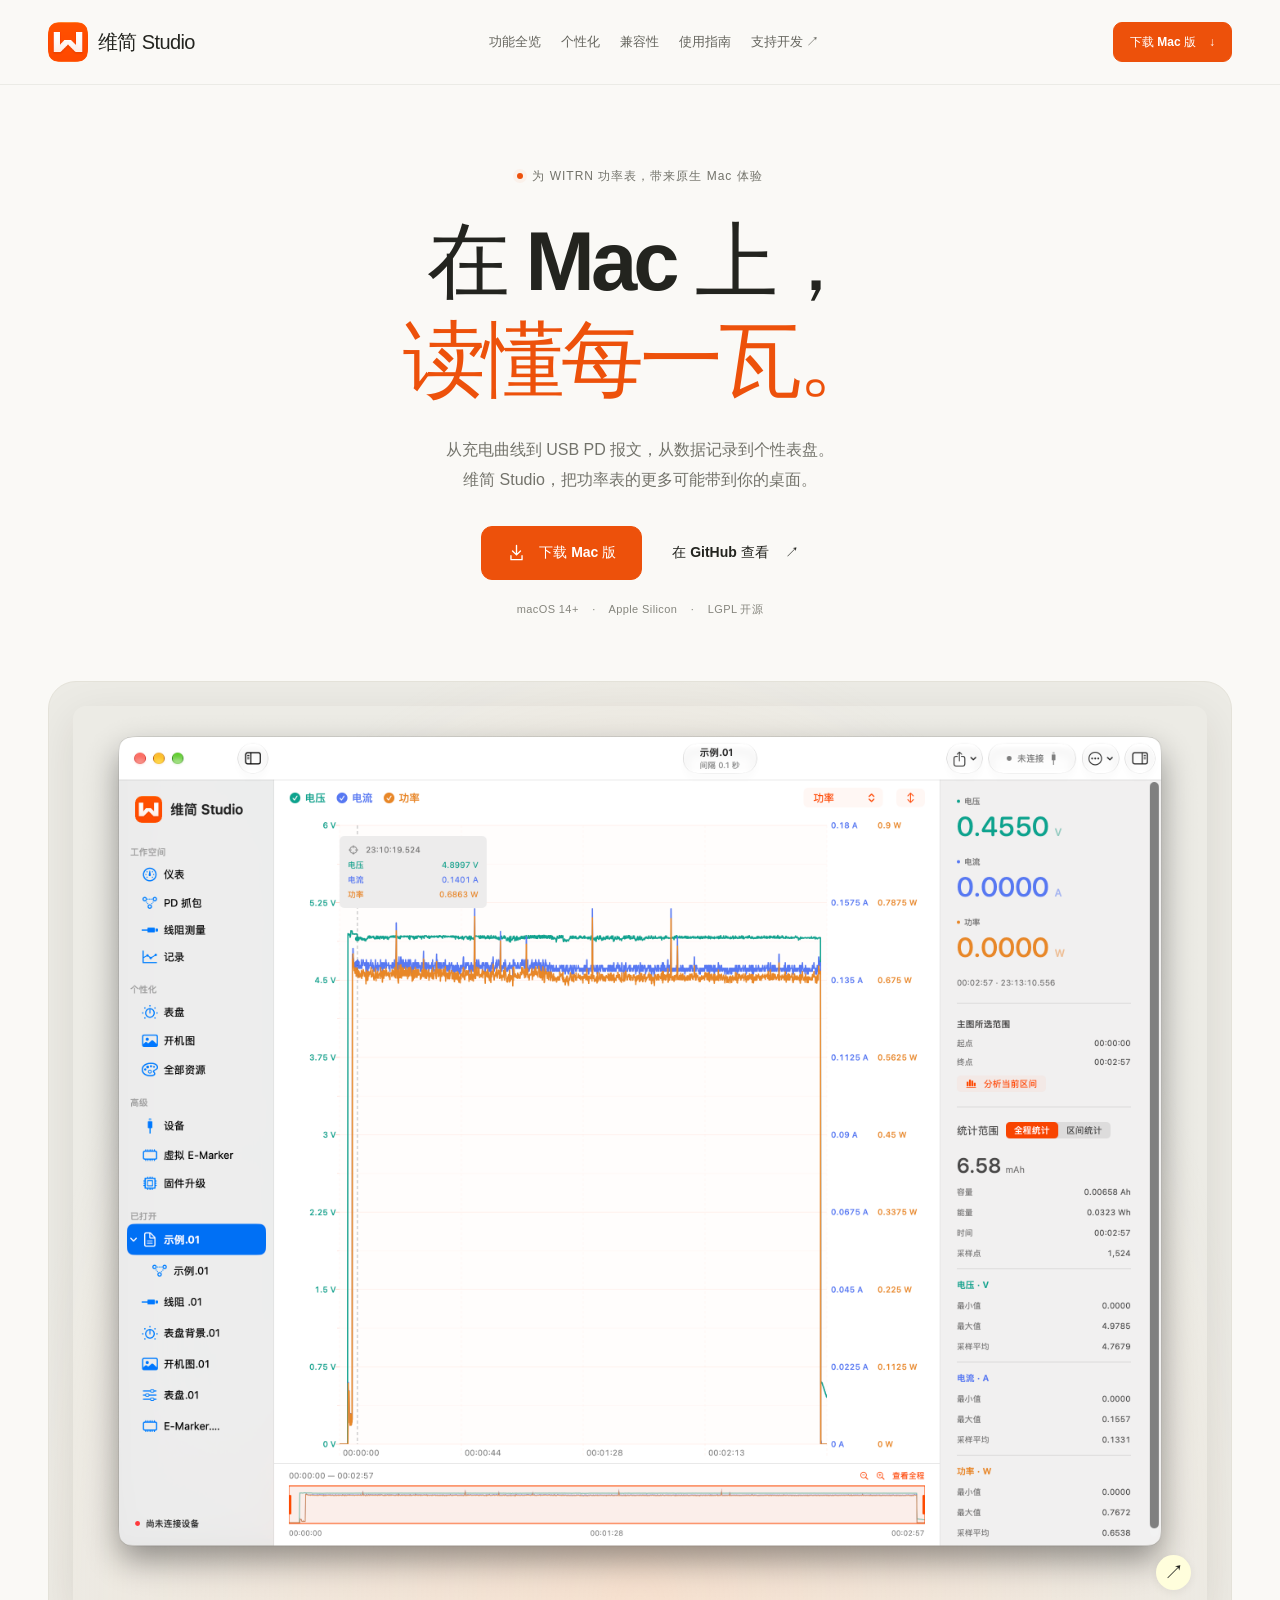
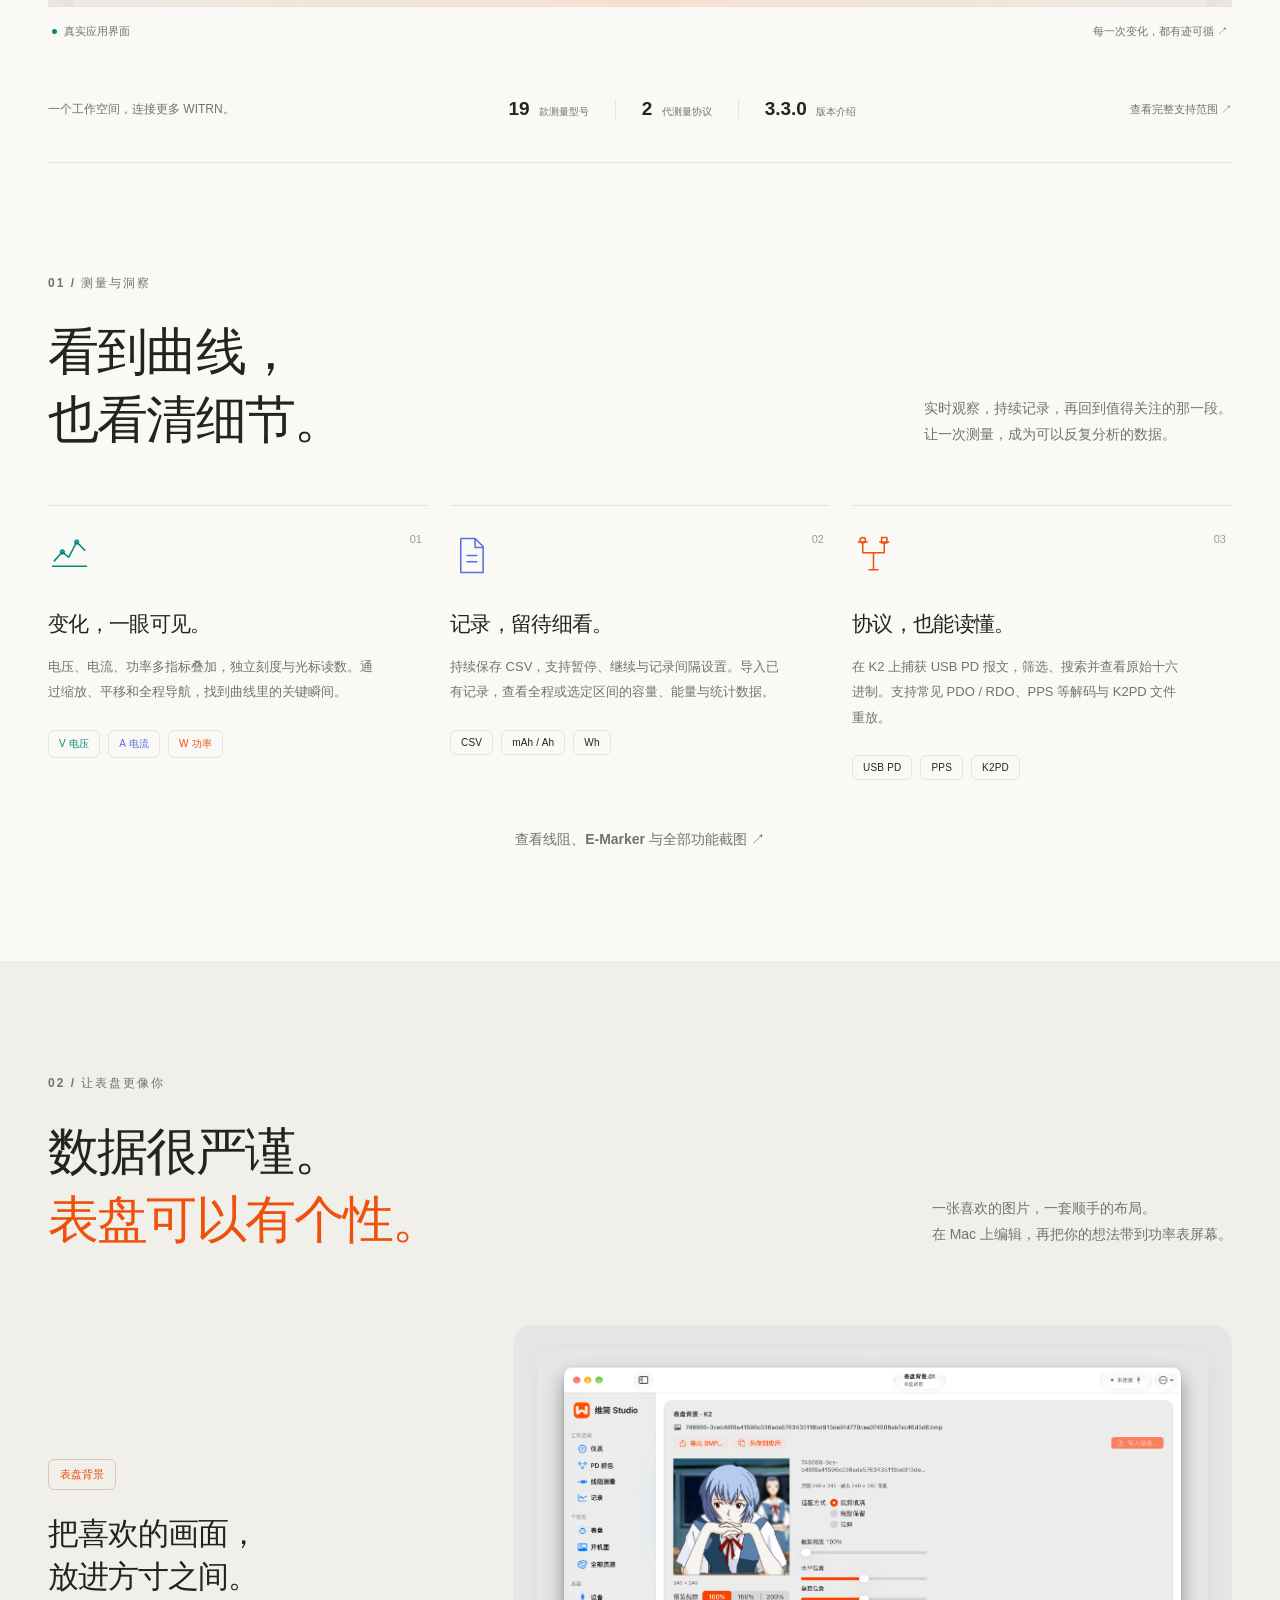
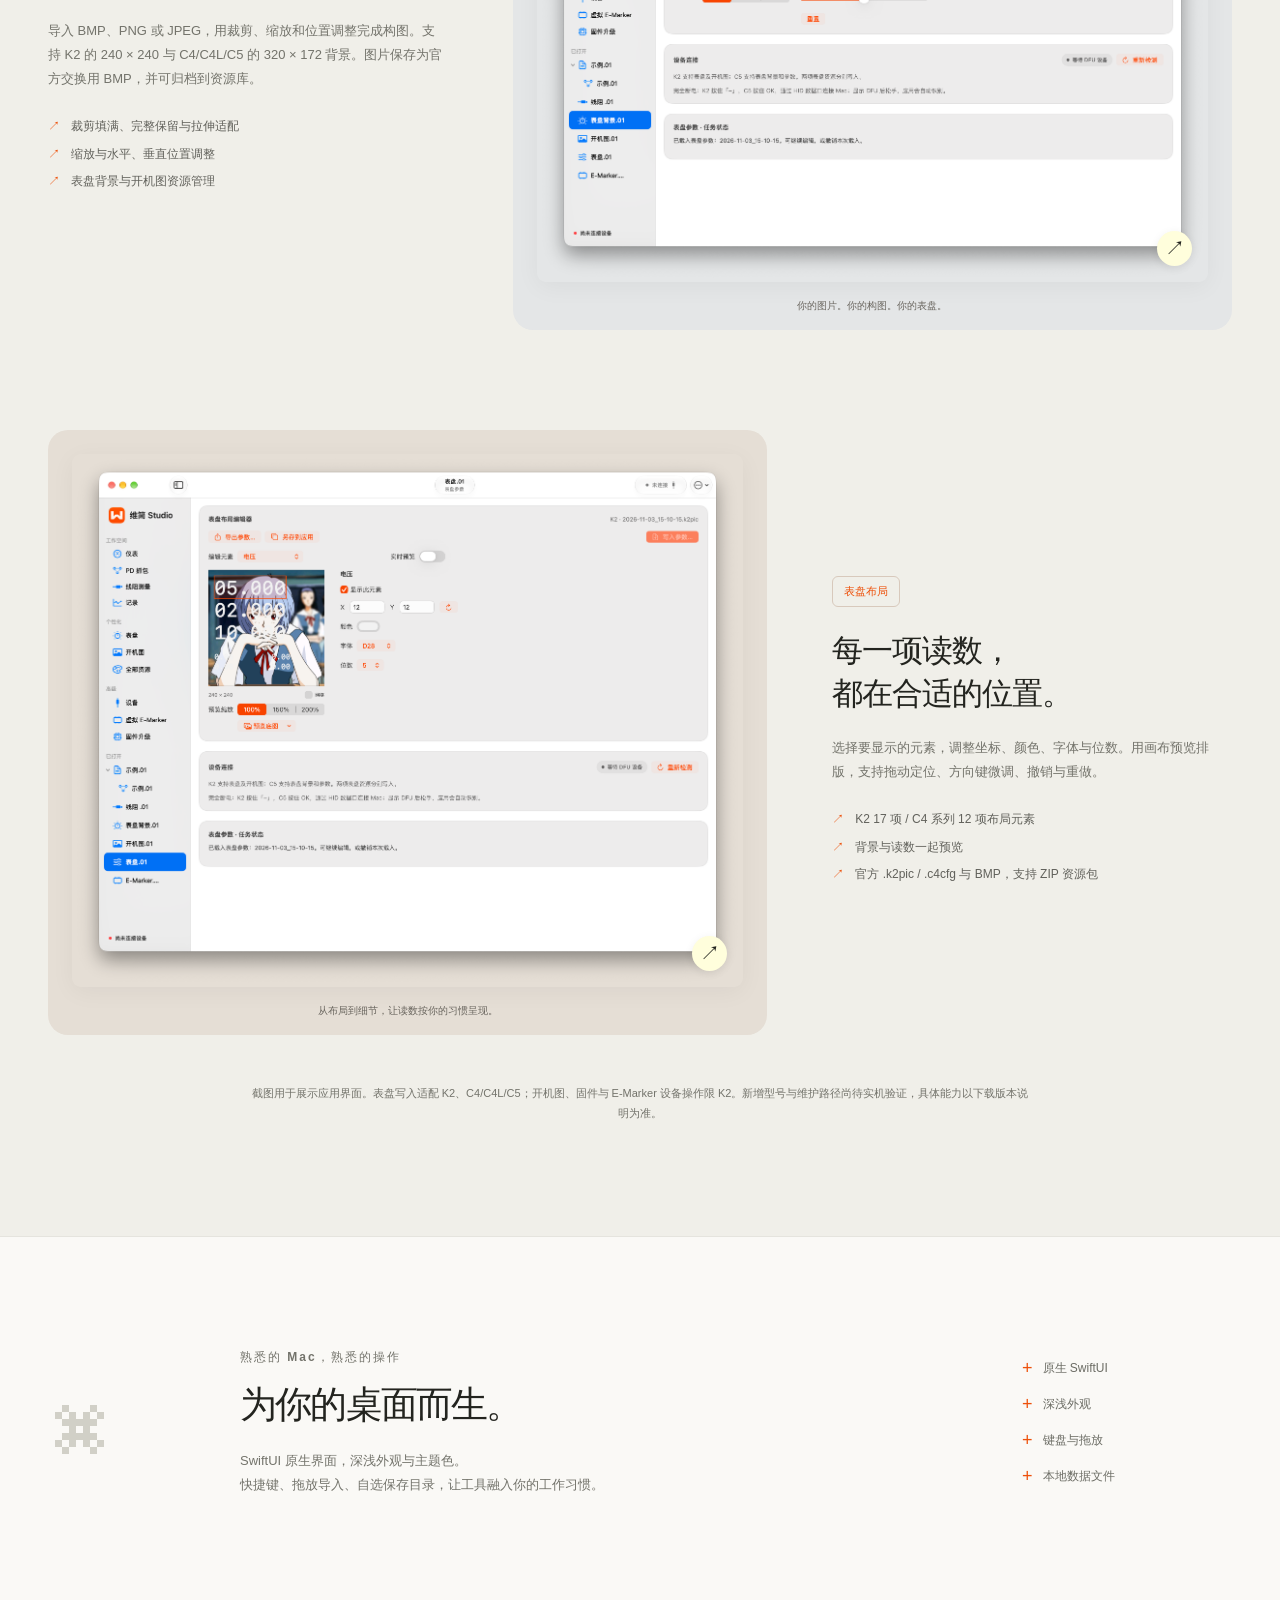
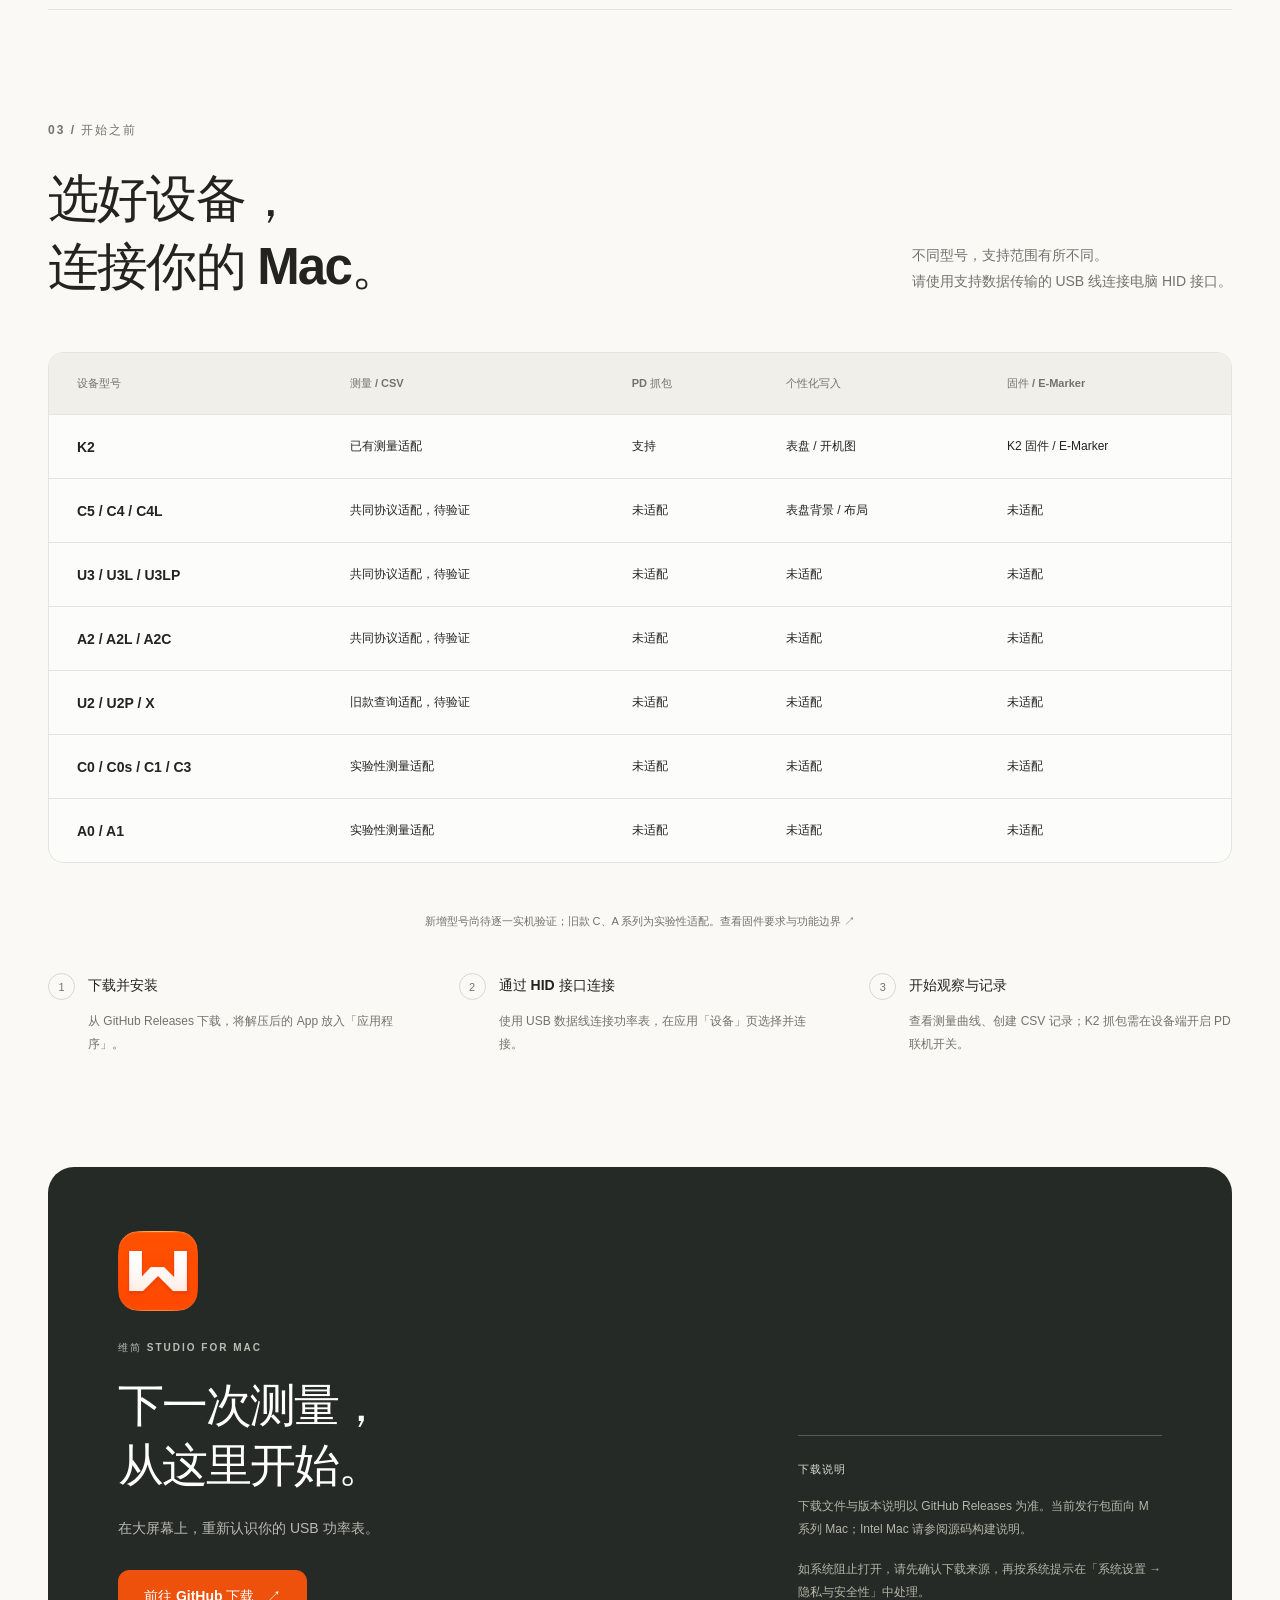
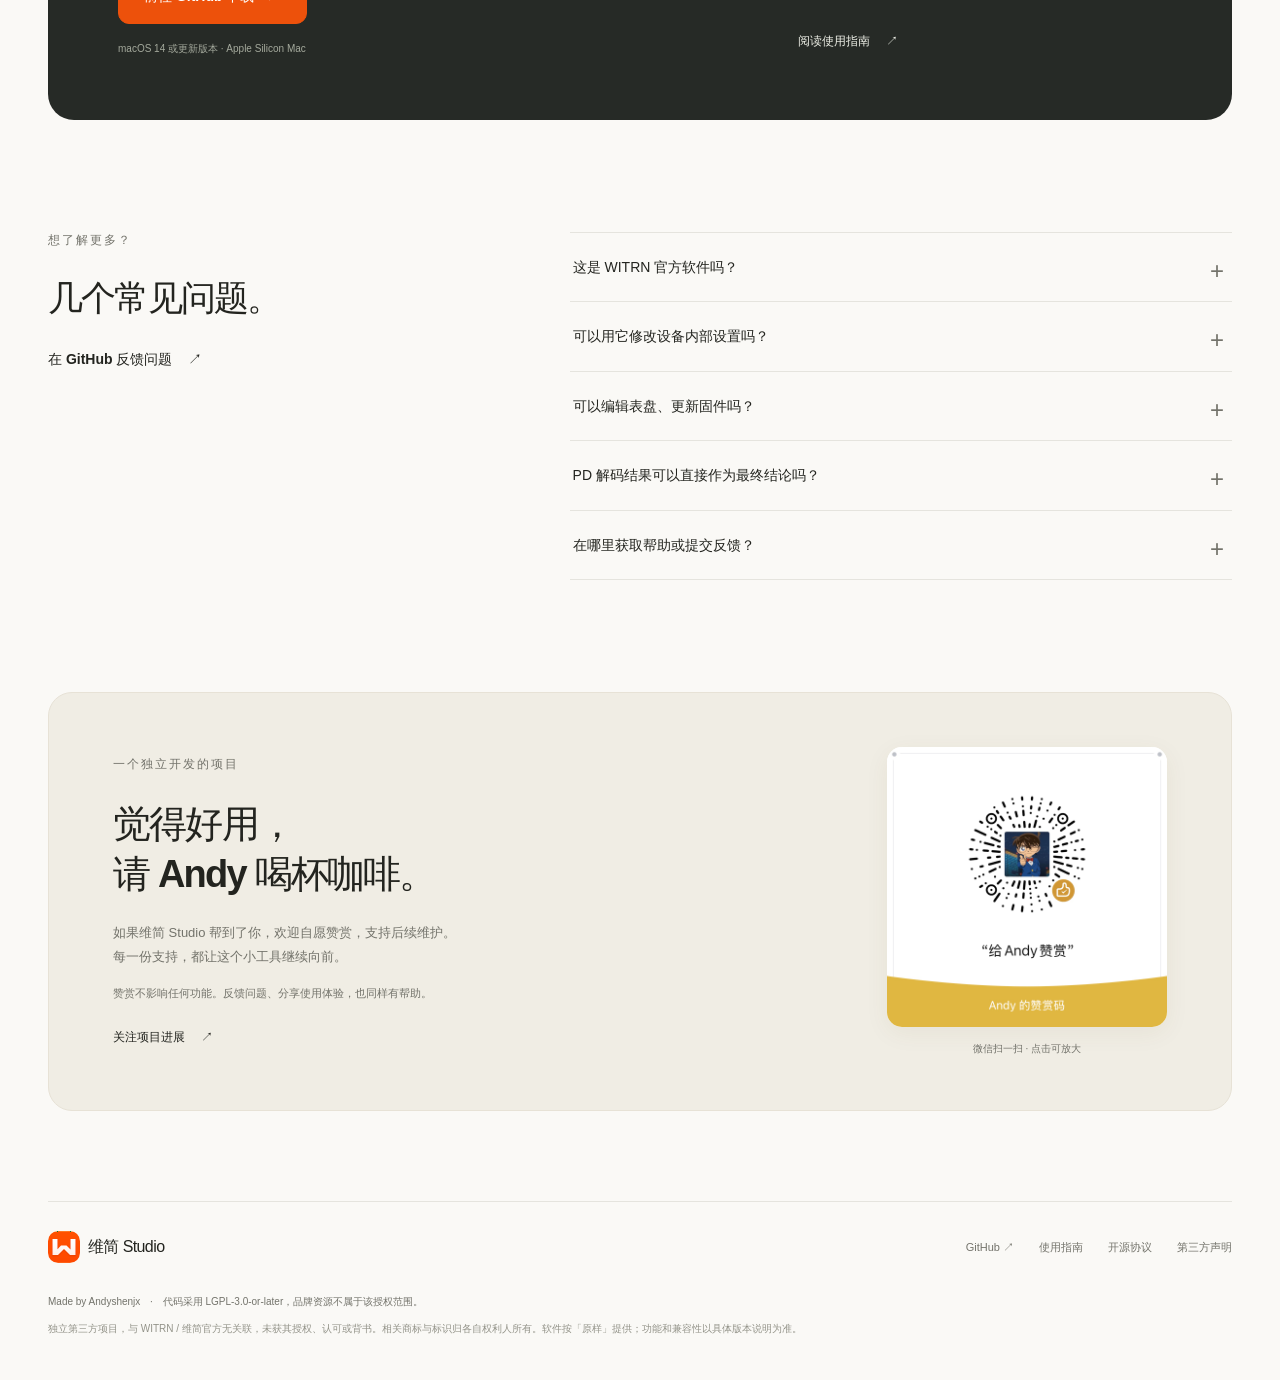
==== commit cd3e7ff6: "Add files via upload" ====
--- a/docs/index.html
+++ b/docs/index.html
@@ -1,17 +1,27 @@
 <!doctype html>
 <html lang="zh-CN">
 <head>
+  <!-- Google Analytics 4 -->
+  <script async src="https://www.googletagmanager.com/gtag/js?id=G-EDCEBKFG3F"></script>
+  <script>
+    window.dataLayer = window.dataLayer || [];
+    function gtag(){dataLayer.push(arguments);}
+    gtag('js', new Date());
+
+    gtag('config', 'G-EDCEBKFG3F');
+  </script>
+
   <meta charset="utf-8">
   <meta name="viewport" content="width=device-width, initial-scale=1">
   <meta name="theme-color" content="#faf9f6">
-  <title>维简 Studio · WITRN K2 原生 Mac 上位机</title>
-  <meta name="description" content="维简 Studio 是 WITRN K2、C5、U3 的第三方原生 macOS 上位机。查看电压、电流和功率曲线，记录与分析 CSV，探索 K2 的 USB PD 抓包、表盘布局和背景编辑。">
+  <title>维简 Studio · WITRN USB 功率表原生 Mac 上位机</title>
+  <meta name="description" content="维简 Studio 是 WITRN 多型号 USB 功率表的第三方原生 macOS 上位机。查看电压、电流和功率曲线，记录与分析 CSV，探索 K2 的 USB PD 抓包、表盘布局和背景编辑。">
   <link rel="canonical" href="https://andyshenjx.github.io/WITRN-Studio-Mac/">
   <meta property="og:type" content="website">
   <meta property="og:locale" content="zh_CN">
   <meta property="og:site_name" content="维简 Studio">
   <meta property="og:title" content="维简 Studio · 在 Mac 上，读懂每一瓦。">
-  <meta property="og:description" content="WITRN USB 功率表的原生 Mac 上位机。测量、记录、分析，以及属于你的 K2 表盘。">
+  <meta property="og:description" content="WITRN USB 功率表的原生 Mac 上位机。测量、记录、分析，以及属于你的个性表盘。">
   <meta property="og:url" content="https://andyshenjx.github.io/WITRN-Studio-Mac/">
   <meta property="og:image" content="https://andyshenjx.github.io/WITRN-Studio-Mac/assets/app-overview.png">
   <meta property="og:image:alt" content="维简 Studio 的电压、电流与功率曲线界面">
@@ -40,9 +50,9 @@
   <a class="skip-link" href="#main">跳到正文</a>
   <header class="site-header">
     <nav class="nav shell" aria-label="主导航">
-      <a class="brand" href="#" aria-label="维简 Studio 首页"><img src="assets/app-icon.png" alt="" width="40" height="40"><span>维简 <strong>Studio</strong></span></a>
-      <div class="nav-links"><a href="#features">功能</a><a href="#personalize">个性化</a><a href="#compatibility">兼容性</a><a href="#support">支持开发 <span aria-hidden="true">↗</span></a></div>
-      <a class="button button-small" href="#download">下载 Mac 版 <span aria-hidden="true">↓</span></a>
+      <a class="brand" href="index.html" aria-label="维简 Studio 首页"><img src="assets/app-icon.png" alt="" width="40" height="40"><span>维简 <strong>Studio</strong></span></a>
+      <div class="nav-links"><a href="features.html">功能全览</a><a href="features.html#personalize">个性化</a><a href="compatibility.html">兼容性</a><a href="guide.html">使用指南</a><a href="index.html#support">支持开发 <span aria-hidden="true">↗</span></a></div>
+      <a class="button button-small" href="index.html#download">下载 Mac 版 <span aria-hidden="true">↓</span></a>
     </nav>
   </header>
 
@@ -51,55 +61,54 @@
       <div class="eyebrow"><span class="status-dot" aria-hidden="true"></span> 为 WITRN 功率表，带来原生 Mac 体验</div>
       <h1 id="hero-title">在 Mac 上，<br><span>读懂每一瓦。</span></h1>
       <p class="hero-description">从充电曲线到 USB PD 报文，从数据记录到个性表盘。<br class="desktop-break">维简 Studio，把功率表的更多可能带到你的桌面。</p>
-      <div class="hero-actions"><a class="button" href="#download"><svg aria-hidden="true" viewBox="0 0 24 24"><path d="M12 3v12m-5-5 5 5 5-5M5 16v5h14v-5"/></svg>下载 Mac 版</a><a class="text-link" href="https://github.com/Andyshenjx/WITRN-Studio-Mac">在 GitHub 查看 <span aria-hidden="true">↗</span></a></div>
+      <div class="hero-actions"><a class="button" href="index.html#download"><svg aria-hidden="true" viewBox="0 0 24 24"><path d="M12 3v12m-5-5 5 5 5-5M5 16v5h14v-5"/></svg>下载 Mac 版</a><a class="text-link" href="https://github.com/Andyshenjx/WITRN-Studio-Mac">在 GitHub 查看 <span aria-hidden="true">↗</span></a></div>
       <p class="hero-meta">macOS 14+ <span>·</span> Apple Silicon <span>·</span> LGPL 开源</p>
       <figure class="hero-figure">
-        <div class="screenshot-stage"><button class="image-button hero-image" type="button" data-preview="assets/app-overview.png" data-caption="维简 Studio · 曲线与记录分析" aria-label="放大查看维简 Studio 曲线与记录分析截图"><img src="assets/app-overview.png" alt="维简 Studio 的 Mac 界面，展示电压、电流和功率曲线、区间统计及资源侧栏" width="2550" height="1978" fetchpriority="high"><span class="image-zoom" aria-hidden="true">↗</span></button></div>
+        <div class="screenshot-stage"><button class="image-button hero-image" type="button" data-preview="assets/app-overview.png" data-caption="维简 Studio · 曲线与记录分析" aria-label="放大查看维简 Studio 曲线与记录分析截图"><img src="assets/app-overview.png" alt="维简 Studio 的 Mac 界面，展示电压、电流和功率曲线、区间统计及资源侧栏" width="2774" height="2202" fetchpriority="high"><span class="image-zoom" aria-hidden="true">↗</span></button></div>
         <figcaption><span><i class="tiny-dot" aria-hidden="true"></i>真实应用界面</span><span>每一次变化，都有迹可循 <span aria-hidden="true">↗</span></span></figcaption>
       </figure>
     </section>
 
-    <div class="device-ribbon shell"><p>一个工作空间，连接你的 WITRN。</p><div><strong>K2</strong><span class="ribbon-divider"></span><strong>C5 <small>测量适配</small></strong><span class="ribbon-divider"></span><strong>U3 <small>测量适配</small></strong></div><a href="#compatibility">查看支持范围 <span aria-hidden="true">↗</span></a></div>
-
-    <section class="features section shell" id="features" aria-labelledby="features-title">
+    <div class="device-ribbon shell"><p>一个工作空间，连接更多 WITRN。</p><div><strong>19 <small>款测量型号</small></strong><span class="ribbon-divider"></span><strong>2 <small>代测量协议</small></strong><span class="ribbon-divider"></span><strong>3.3.0 <small>版本介绍</small></strong></div><a href="compatibility.html">查看完整支持范围 ↗</a></div>
+<section class="features section shell" id="features" aria-labelledby="features-title">
       <div class="section-heading"><div><span class="section-kicker">01 / 测量与洞察</span><h2 id="features-title">看到曲线，<br>也看清细节。</h2></div><p>实时观察，持续记录，再回到值得关注的那一段。<br>让一次测量，成为可以反复分析的数据。</p></div>
       <div class="feature-grid">
         <article class="feature-card"><span class="feature-number">01</span><svg class="feature-icon green" viewBox="0 0 48 48" aria-hidden="true"><path d="M5 36h38M7 30l9-10 7 6 9-17 9 9"/><circle cx="16" cy="20" r="2"/><circle cx="32" cy="9" r="2"/></svg><h3>变化，一眼可见。</h3><p>电压、电流、功率多指标叠加，独立刻度与光标读数。通过缩放、平移和全程导航，找到曲线里的关键瞬间。</p><div class="metric-tags"><span class="green">V 电压</span><span class="blue">A 电流</span><span class="orange">W 功率</span></div></article>
         <article class="feature-card"><span class="feature-number">02</span><svg class="feature-icon blue" viewBox="0 0 48 48" aria-hidden="true"><path d="M12 5h16l9 9v29H12zM28 5v10h9M19 24h11M19 31h11"/></svg><h3>记录，留待细看。</h3><p>持续保存 CSV，支持暂停、继续与记录间隔设置。导入已有记录，查看全程或选定区间的容量、能量与统计数据。</p><div class="metric-tags"><span>CSV</span><span>mAh / Ah</span><span>Wh</span></div></article>
         <article class="feature-card"><span class="feature-number">03</span><svg class="feature-icon orange" viewBox="0 0 48 48" aria-hidden="true"><path d="M12 9v12h24V9M24 21v19M7 9h10M31 9h10M19 40h10"/><circle cx="12" cy="7" r="3"/><rect x="33" y="4" width="6" height="6"/></svg><h3>协议，也能读懂。</h3><p>在 K2 上捕获 USB PD 报文，筛选、搜索并查看原始十六进制。支持常见 PDO / RDO、PPS 等解码与 K2PD 文件重放。</p><div class="metric-tags"><span>USB PD</span><span>PPS</span><span>K2PD</span></div></article>
-      </div>
+      </div><p class="section-note"><a class="text-link" href="features.html">查看线阻、E-Marker 与全部功能截图 ↗</a></p>
     </section>
 
     <section class="personalize section" id="personalize" aria-labelledby="personalize-title">
       <div class="shell">
-        <div class="section-heading"><div><span class="section-kicker">02 / 让 K2 更像你</span><h2 id="personalize-title">数据很严谨。<br><span class="orange">表盘可以有个性。</span></h2></div><p>一张喜欢的图片，一套顺手的布局。<br>在 Mac 上编辑，再把你的想法带到 K2 屏幕。</p></div>
+        <div class="section-heading"><div><span class="section-kicker">02 / 让表盘更像你</span><h2 id="personalize-title">数据很严谨。<br><span class="orange">表盘可以有个性。</span></h2></div><p>一张喜欢的图片，一套顺手的布局。<br>在 Mac 上编辑，再把你的想法带到功率表屏幕。</p></div>
         <article class="showcase-row">
-          <div class="showcase-copy"><span class="pill">表盘背景</span><h3>把喜欢的画面，<br>放进方寸之间。</h3><p>导入 BMP、PNG 或 JPEG，用裁剪、缩放和位置调整完成构图。适配 K2 的 240 × 240 屏幕，导出 RGB565 BMP，或保存到资源库。</p><ul class="check-list"><li>裁剪填满、完整保留与拉伸适配</li><li>缩放与水平、垂直位置调整</li><li>表盘背景与开机图资源管理</li></ul></div>
-          <figure class="editor-figure background-figure"><button class="image-button" type="button" data-preview="assets/dial-background.png" data-caption="表盘背景编辑 · 图片适配与构图" aria-label="放大查看表盘背景编辑截图"><img src="assets/dial-background.png" alt="表盘背景编辑器，可设置图片适配方式、缩放与水平垂直位置" width="2550" height="1978" loading="lazy"><span class="image-zoom" aria-hidden="true">↗</span></button><figcaption>你的图片。你的构图。你的 K2。</figcaption></figure>
+          <div class="showcase-copy"><span class="pill">表盘背景</span><h3>把喜欢的画面，<br>放进方寸之间。</h3><p>导入 BMP、PNG 或 JPEG，用裁剪、缩放和位置调整完成构图。支持 K2 的 240 × 240 与 C4/C4L/C5 的 320 × 172 背景。图片保存为官方交换用 BMP，并可归档到资源库。</p><ul class="check-list"><li>裁剪填满、完整保留与拉伸适配</li><li>缩放与水平、垂直位置调整</li><li>表盘背景与开机图资源管理</li></ul></div>
+          <figure class="editor-figure background-figure"><button class="image-button" type="button" data-preview="assets/dial-background.png" data-caption="表盘背景编辑 · 图片适配与构图" aria-label="放大查看表盘背景编辑截图"><img src="assets/dial-background.png" alt="表盘背景编辑器，可设置图片适配方式、缩放与水平垂直位置" width="2774" height="2202" loading="lazy"><span class="image-zoom" aria-hidden="true">↗</span></button><figcaption>你的图片。你的构图。你的表盘。</figcaption></figure>
         </article>
         <article class="showcase-row reverse">
-          <div class="showcase-copy"><span class="pill">表盘布局</span><h3>每一项读数，<br>都在合适的位置。</h3><p>选择要显示的元素，调整坐标、颜色、字体与位数。用画布预览排版，支持拖动定位、方向键微调、撤销与重做。</p><ul class="check-list"><li>17 项布局元素，自由调整</li><li>背景与读数一起预览</li><li>保存工程，导出 .pic 布局文件</li></ul></div>
-          <figure class="editor-figure layout-figure"><button class="image-button" type="button" data-preview="assets/dial-layout.png" data-caption="表盘布局编辑 · 元素定位与样式设置" aria-label="放大查看表盘布局编辑截图"><img src="assets/dial-layout.png" alt="表盘布局编辑器，展示读数元素的位置、颜色、字体与位数设置以及表盘预览" width="2550" height="1978" loading="lazy"><span class="image-zoom" aria-hidden="true">↗</span></button><figcaption>从布局到细节，让读数按你的习惯呈现。</figcaption></figure>
+          <div class="showcase-copy"><span class="pill">表盘布局</span><h3>每一项读数，<br>都在合适的位置。</h3><p>选择要显示的元素，调整坐标、颜色、字体与位数。用画布预览排版，支持拖动定位、方向键微调、撤销与重做。</p><ul class="check-list"><li>K2 17 项 / C4 系列 12 项布局元素</li><li>背景与读数一起预览</li><li>官方 .k2pic / .c4cfg 与 BMP，支持 ZIP 资源包</li></ul></div>
+          <figure class="editor-figure layout-figure"><button class="image-button" type="button" data-preview="assets/dial-layout.png" data-caption="表盘布局编辑 · 元素定位与样式设置" aria-label="放大查看表盘布局编辑截图"><img src="assets/dial-layout.png" alt="表盘布局编辑器，展示读数元素的位置、颜色、字体与位数设置以及表盘预览" width="2774" height="2202" loading="lazy"><span class="image-zoom" aria-hidden="true">↗</span></button><figcaption>从布局到细节，让读数按你的习惯呈现。</figcaption></figure>
         </article>
-        <p class="section-note">截图用于展示应用界面。设备外观写入仅适用于 K2；个性化写入与固件维护尚未经实机验证，具体能力以所下载版本的说明为准。</p>
+        <p class="section-note">截图用于展示应用界面。表盘写入适配 K2、C4/C4L/C5；开机图、固件与 E-Marker 设备操作限 K2。新增型号与维护路径尚待实机验证，具体能力以下载版本说明为准。</p>
       </div>
     </section>
 
     <section class="native-section section shell" aria-labelledby="native-title"><div class="native-mark" aria-hidden="true">⌘</div><div><span class="section-kicker">熟悉的 Mac，熟悉的操作</span><h2 id="native-title">为你的桌面而生。</h2><p>SwiftUI 原生界面，深浅外观与主题色。<br>快捷键、拖放导入、自选保存目录，让工具融入你的工作习惯。</p></div><div class="native-notes"><span>原生 SwiftUI</span><span>深浅外观</span><span>键盘与拖放</span><span>本地数据文件</span></div></section>
 
     <section class="compatibility section shell" id="compatibility" aria-labelledby="compatibility-title"><div class="section-heading"><div><span class="section-kicker">03 / 开始之前</span><h2 id="compatibility-title">选好设备，<br>连接你的 Mac。</h2></div><p>不同型号，支持范围有所不同。<br>请使用支持数据传输的 USB 线连接电脑 HID 接口。</p></div>
-      <div class="table-wrap"><table><caption class="visually-hidden">WITRN 设备兼容范围</caption><thead><tr><th scope="col">设备型号</th><th scope="col">实时测量 / CSV</th><th scope="col">USB PD 抓包</th><th scope="col">表盘 / 固件写入</th></tr></thead><tbody><tr><th scope="row">WITRN K2</th><td><span class="support-mark">支持</span></td><td><span class="support-mark">支持</span></td><td>已适配，未经实机验证</td></tr><tr><th scope="row">WITRN C5</th><td>3.0.0+ 适配，待验证</td><td><span class="muted">未适配</span></td><td><span class="muted">未适配</span></td></tr><tr><th scope="row">WITRN U3</th><td>3.0.0+ 适配，待验证</td><td><span class="muted">未适配</span></td><td><span class="muted">未适配</span></td></tr></tbody></table></div>
-      <div class="setup-steps"><article><span>1</span><h3>下载并安装</h3><p>从 GitHub Releases 下载，将解压后的 App 放入「应用程序」。</p></article><article><span>2</span><h3>通过 HID 接口连接</h3><p>使用 USB 数据线连接功率表，在应用「设备」页选择并连接。</p></article><article><span>3</span><h3>开始观察与记录</h3><p>查看测量曲线、创建 CSV 记录；K2 抓包需在设备端开启 PD 联机开关。</p></article></div>
+      <div class="table-wrap"><table><caption class="visually-hidden">WITRN 设备能力矩阵</caption><thead><tr><th scope="col">设备型号</th><th scope="col">测量 / CSV</th><th scope="col">PD 抓包</th><th scope="col">个性化写入</th><th scope="col">固件 / E-Marker</th></tr></thead><tbody><tr><th scope="row">K2</th><td>已有测量适配</td><td>支持</td><td>表盘 / 开机图</td><td>K2 固件 / E-Marker</td></tr><tr><th scope="row">C5 / C4 / C4L</th><td>共同协议适配，待验证</td><td>未适配</td><td>表盘背景 / 布局</td><td>未适配</td></tr><tr><th scope="row">U3 / U3L / U3LP</th><td>共同协议适配，待验证</td><td>未适配</td><td>未适配</td><td>未适配</td></tr><tr><th scope="row">A2 / A2L / A2C</th><td>共同协议适配，待验证</td><td>未适配</td><td>未适配</td><td>未适配</td></tr><tr><th scope="row">U2 / U2P / X</th><td>旧款查询适配，待验证</td><td>未适配</td><td>未适配</td><td>未适配</td></tr><tr><th scope="row">C0 / C0s / C1 / C3</th><td>实验性测量适配</td><td>未适配</td><td>未适配</td><td>未适配</td></tr><tr><th scope="row">A0 / A1</th><td>实验性测量适配</td><td>未适配</td><td>未适配</td><td>未适配</td></tr></tbody></table></div>
+      <p class="section-note">新增型号尚待逐一实机验证；旧款 C、A 系列为实验性适配。<a href="compatibility.html">查看固件要求与功能边界 ↗</a></p><div class="setup-steps"><article><span>1</span><h3>下载并安装</h3><p>从 GitHub Releases 下载，将解压后的 App 放入「应用程序」。</p></article><article><span>2</span><h3>通过 HID 接口连接</h3><p>使用 USB 数据线连接功率表，在应用「设备」页选择并连接。</p></article><article><span>3</span><h3>开始观察与记录</h3><p>查看测量曲线、创建 CSV 记录；K2 抓包需在设备端开启 PD 联机开关。</p></article></div>
     </section>
 
-    <section class="download-section shell" id="download" aria-labelledby="download-title"><div class="download-copy"><img src="assets/app-icon.png" alt="" width="80" height="80" loading="lazy"><span class="section-kicker">维简 STUDIO FOR MAC</span><h2 id="download-title">下一次测量，<br>从这里开始。</h2><p>在大屏幕上，重新认识你的 USB 功率表。</p><a class="button" href="https://github.com/Andyshenjx/WITRN-Studio-Mac/releases">前往 GitHub 下载 <span aria-hidden="true">↗</span></a><div class="download-meta">macOS 14 或更新版本 · Apple Silicon Mac</div></div><aside class="release-note"><span class="release-label">下载说明</span><p>下载文件与版本说明以 GitHub Releases 为准。当前发行包面向 M 系列 Mac；Intel Mac 请参阅源码构建说明。</p><p>如系统阻止打开，请先确认下载来源，再按系统提示在「系统设置 → 隐私与安全性」中处理。</p><a class="text-link" href="https://github.com/Andyshenjx/WITRN-Studio-Mac/blob/main/USER_GUIDE.md">阅读使用指南 <span aria-hidden="true">↗</span></a></aside></section>
+    <section class="download-section shell" id="download" aria-labelledby="download-title"><div class="download-copy"><img src="assets/app-icon.png" alt="" width="80" height="80" loading="lazy"><span class="section-kicker">维简 STUDIO FOR MAC</span><h2 id="download-title">下一次测量，<br>从这里开始。</h2><p>在大屏幕上，重新认识你的 USB 功率表。</p><a class="button" href="https://github.com/Andyshenjx/WITRN-Studio-Mac/releases">前往 GitHub 下载 <span aria-hidden="true">↗</span></a><div class="download-meta">macOS 14 或更新版本 · Apple Silicon Mac</div></div><aside class="release-note"><span class="release-label">下载说明</span><p>下载文件与版本说明以 GitHub Releases 为准。当前发行包面向 M 系列 Mac；Intel Mac 请参阅源码构建说明。</p><p>如系统阻止打开，请先确认下载来源，再按系统提示在「系统设置 → 隐私与安全性」中处理。</p><a class="text-link" href="guide.html">阅读使用指南 <span aria-hidden="true">↗</span></a></aside></section>
 
-    <section class="faq-section section shell" aria-labelledby="faq-title"><div><span class="section-kicker">想了解更多？</span><h2 id="faq-title">几个常见问题。</h2><a class="text-link" href="https://github.com/Andyshenjx/WITRN-Studio-Mac/issues">在 GitHub 反馈问题 <span aria-hidden="true">↗</span></a></div><div class="faq-list"><details><summary>这是 WITRN 官方软件吗？</summary><p>这是 Andyshenjx 独立开发的第三方工具，与 WITRN / 维简官方无关联，未获官方授权或背书。相关名称、商标和标识归各自权利人所有。</p></details><details><summary>可以用它修改设备内部设置吗？</summary><p>应用提供测量、记录、分析及已适配的 K2 维护功能，不提供设备内部设置或设备内部历史记录读取。正常测量与抓包只接收 HID 输入，不发送诱骗命令。</p></details><details><summary>可以编辑表盘、更新固件吗？</summary><p>K2 提供表盘背景、布局与开机图编辑，以及独立 DFU 维护功能。C5、U3 未适配这些写入功能。固件升级和个性化写入未经实机验证，使用前请阅读版本说明及项目文档。</p></details><details><summary>PD 解码结果可以直接作为最终结论吗？</summary><p>请结合原始报文与实际设备判断。程序保留原始十六进制，CRC 未校验；缺少上下文时不会猜测 RDO 物理量。测量与协议结果仍需结合实际设备核对。</p></details><details><summary>在哪里获取帮助或提交反馈？</summary><p>先查看<a href="https://github.com/Andyshenjx/WITRN-Studio-Mac/blob/main/USER_GUIDE.md">使用指南</a>。如果问题仍然存在，请在 <a href="https://github.com/Andyshenjx/WITRN-Studio-Mac/issues">GitHub Issues</a> 提供 macOS 版本、Mac 芯片、功率表型号、固件版本与复现步骤。</p></details></div></section>
+    <section class="faq-section section shell" aria-labelledby="faq-title"><div><span class="section-kicker">想了解更多？</span><h2 id="faq-title">几个常见问题。</h2><a class="text-link" href="https://github.com/Andyshenjx/WITRN-Studio-Mac/issues">在 GitHub 反馈问题 <span aria-hidden="true">↗</span></a></div><div class="faq-list"><details><summary>这是 WITRN 官方软件吗？</summary><p>这是 Andyshenjx 独立开发的第三方工具，与 WITRN / 维简官方无关联，未获官方授权或背书。相关名称、商标和标识归各自权利人所有。</p></details><details><summary>可以用它修改设备内部设置吗？</summary><p>应用提供测量、记录、分析及已适配的 K2 维护功能，不提供设备内部设置或设备内部历史记录读取。旧款 U2 世代接口会发送固定测量查询；K2 线阻使用限定的只读请求。不提供远程诱骗控制。</p></details><details><summary>可以编辑表盘、更新固件吗？</summary><p>K2 提供表盘、开机图与独立 DFU 维护；C4/C4L/C5 支持共用表盘背景和布局。其他型号尚未适配维护写入。固件升级和个性化写入未经实机验证，使用前请阅读版本说明及项目文档。</p></details><details><summary>PD 解码结果可以直接作为最终结论吗？</summary><p>请结合原始报文与实际设备判断。程序保留原始十六进制，CRC 未校验；缺少上下文时不会猜测 RDO 物理量。测量与协议结果仍需结合实际设备核对。</p></details><details><summary>在哪里获取帮助或提交反馈？</summary><p>先查看<a href="guide.html">使用指南</a>。如果问题仍然存在，请在 <a href="https://github.com/Andyshenjx/WITRN-Studio-Mac/issues">GitHub Issues</a> 提供 macOS 版本、Mac 芯片、功率表型号、固件版本与复现步骤。</p></details></div></section>
 
     <section class="support-section shell" id="support" aria-labelledby="support-title"><div class="support-copy"><span class="section-kicker">一个独立开发的项目</span><h2 id="support-title">觉得好用，<br>请 Andy 喝杯咖啡。</h2><p>如果维简 Studio 帮到了你，欢迎自愿赞赏，支持后续维护。<br>每一份支持，都让这个小工具继续向前。</p><p class="support-small">赞赏不影响任何功能。反馈问题、分享使用体验，也同样有帮助。</p><a class="text-link" href="https://github.com/Andyshenjx/WITRN-Studio-Mac">关注项目进展 <span aria-hidden="true">↗</span></a></div><figure class="support-code"><button class="image-button" type="button" data-preview="assets/andy-support.jpg" data-caption="Andy 的赞赏码 · 自愿赞赏，感谢支持" aria-label="放大查看 Andy 的微信赞赏码"><img src="assets/andy-support.jpg" alt="Andy 的微信赞赏码，可使用微信扫码自愿赞赏" width="1152" height="1152" loading="lazy"></button><figcaption>微信扫一扫 · 点击可放大</figcaption></figure></section>
   </main>
 
-  <footer class="footer shell"><div class="footer-top"><a class="brand" href="#"><img src="assets/app-icon.png" alt="" width="32" height="32"><span>维简 <strong>Studio</strong></span></a><div><a href="https://github.com/Andyshenjx/WITRN-Studio-Mac">GitHub <span aria-hidden="true">↗</span></a><a href="https://github.com/Andyshenjx/WITRN-Studio-Mac/blob/main/USER_GUIDE.md">使用指南</a><a href="https://github.com/Andyshenjx/WITRN-Studio-Mac/blob/main/LICENSE">开源协议</a><a href="https://github.com/Andyshenjx/WITRN-Studio-Mac/blob/main/THIRD_PARTY_NOTICES.md">第三方声明</a></div></div><p>Made by <a href="https://github.com/Andyshenjx">Andyshenjx</a> <span aria-hidden="true">·</span> 代码采用 LGPL-3.0-or-later，品牌资源不属于该授权范围。</p><p class="legal">独立第三方项目，与 WITRN / 维简官方无关联，未获其授权、认可或背书。相关商标与标识归各自权利人所有。软件按「原样」提供；功能和兼容性以具体版本说明为准。</p></footer>
+  <footer class="footer shell"><div class="footer-top"><a class="brand" href="index.html"><img src="assets/app-icon.png" alt="" width="32" height="32"><span>维简 <strong>Studio</strong></span></a><div><a href="https://github.com/Andyshenjx/WITRN-Studio-Mac">GitHub <span aria-hidden="true">↗</span></a><a href="guide.html">使用指南</a><a href="https://github.com/Andyshenjx/WITRN-Studio-Mac/blob/main/LICENSE">开源协议</a><a href="https://github.com/Andyshenjx/WITRN-Studio-Mac/blob/main/THIRD_PARTY_NOTICES.md">第三方声明</a></div></div><p>Made by <a href="https://github.com/Andyshenjx">Andyshenjx</a> <span aria-hidden="true">·</span> 代码采用 LGPL-3.0-or-later，品牌资源不属于该授权范围。</p><p class="legal">独立第三方项目，与 WITRN / 维简官方无关联，未获其授权、认可或背书。相关商标与标识归各自权利人所有。软件按「原样」提供；功能和兼容性以具体版本说明为准。</p></footer>
 
   <dialog class="lightbox" aria-labelledby="lightbox-caption"><div class="lightbox-toolbar"><p id="lightbox-caption"></p><button class="lightbox-close" type="button" aria-label="关闭放大图片">关闭 <span aria-hidden="true">×</span></button></div><div class="lightbox-content"><img alt=""></div></dialog>
 </body>
--- a/docs/styles.css
+++ b/docs/styles.css
@@ -15,3 +15,6 @@
 @media(max-width:760px){html{scroll-padding-top:85px}.shell{width:calc(100% - 40px)}.section{padding-block:70px}.nav{min-height:72px;gap:12px}.nav .brand{font-size:17px;gap:6px}.nav .brand img{width:32px;height:32px}.nav-links{display:none}.button-small{font-size:11px;min-height:37px;padding:9px 12px}.hero{padding-top:52px}.eyebrow{font-size:10px;letter-spacing:.3px}.hero h1{font-size:57px;letter-spacing:-3px;margin-block:26px 22px}.hero-description{font-size:13px;max-width:420px;margin-inline:auto}.hero-actions{gap:20px;margin-top:25px}.hero-actions .button{font-size:12px;min-height:48px;padding:13px 18px}.hero-actions .text-link{font-size:12px;gap:10px}.hero-meta{font-size:10px}.hero-meta span{margin-inline:6px}.hero-figure{margin-top:42px}.screenshot-stage{padding:10px 10px 0;border-radius:15px 15px 0 0}.hero-image{border-radius:7px 7px 0 0;max-height:none}.hero-figure figcaption{font-size:9px;gap:10px;line-height:1.6;padding-block:12px}.image-zoom{width:28px;height:28px;right:9px;bottom:9px;font-size:16px}.device-ribbon{padding-block:28px;gap:18px}.device-ribbon>div{gap:16px}.device-ribbon strong{font-size:17px}.device-ribbon small{display:block;margin:4px 0 0;font-size:9px}.ribbon-divider{height:28px}.device-ribbon>a{font-size:10px;margin-left:auto}.section-heading{display:block;margin-bottom:35px}.section-heading>p{font-size:13px;padding:0;margin-top:23px}.section-kicker{font-size:10px;letter-spacing:1.5px;margin-bottom:18px}h2{font-size:36px;letter-spacing:-1.3px}.feature-grid{grid-template-columns:1fr;gap:32px}.feature-card{padding-left:65px;min-height:160px;padding-top:25px}.feature-icon{position:absolute;left:0;top:27px;width:36px;height:36px;margin:0}.feature-number{top:30px}.feature-card h3{font-size:20px;margin-bottom:12px;padding-right:25px}.feature-card p{max-width:none;font-size:13px}.metric-tags{margin-top:18px}.showcase-row,.showcase-row.reverse{display:flex;flex-direction:column;align-items:stretch;gap:28px;margin-top:43px}.showcase-row.reverse{margin-top:60px}.showcase-copy h3{font-size:29px}.showcase-copy p{max-width:530px}.showcase-copy .pill{margin-bottom:17px}.check-list{margin-top:16px}.editor-figure{padding:14px 14px 0;border-radius:15px}.editor-figure figcaption{font-size:9px;padding-block:13px}.section-note{font-size:10px;text-align:left;margin-top:32px}.native-section{grid-template-columns:65px 1fr;gap:24px}.native-mark{font-size:62px;align-self:start;margin-top:42px}.native-section h2{font-size:30px}.native-section p{font-size:12px;margin-top:15px}.native-notes{grid-column:2;display:flex;flex-wrap:wrap;gap:8px 20px;font-size:10px}.native-notes span::before{font-size:14px}.native-notes span{gap:6px}.table-wrap{border-radius:11px}table{font-size:11px}th,td{padding:17px 18px}tbody th{font-size:12px}.setup-steps{grid-template-columns:1fr;gap:25px;margin-top:32px}.setup-steps p{margin-top:5px}.download-section{grid-template-columns:1fr;padding:35px 26px;gap:40px;border-radius:19px}.download-copy>img{width:64px;height:64px;border-radius:15px;margin-bottom:23px}.download-copy h2{font-size:38px}.download-copy>p{font-size:13px;margin:17px 0 23px}.release-note{padding-top:20px}.release-note p{margin-block:13px}.faq-section{grid-template-columns:1fr;gap:30px}.faq-section h2{font-size:30px;margin-bottom:17px}.faq-section .text-link{font-size:12px}.faq-list summary{font-size:13px;padding-block:21px}.faq-list p{font-size:12px}.support-section{grid-template-columns:1fr;padding:32px 26px;gap:32px;margin-bottom:55px;border-radius:19px}.support-copy h2{font-size:32px}.support-copy>p{font-size:12px}.support-copy .support-small{font-size:10px}.support-code{width:230px;max-width:100%;justify-self:center}.footer-top{align-items:start;flex-direction:column;gap:22px;padding-block:23px}.footer-top>div{gap:20px}.footer>p{font-size:9px}.footer{padding-bottom:28px}.lightbox-toolbar{padding:12px;gap:10px}.lightbox-toolbar p{font-size:11px;line-height:1.5}.lightbox-content{padding:6px}.lightbox-close{font-size:10px;padding:6px 8px}.lightbox-close span{margin-left:5px}}
 @media(max-width:380px){.hero h1{font-size:48px}.desktop-break{display:none}.hero-actions{gap:15px}.device-ribbon>a{margin-left:0}.hero-figure figcaption>span:last-child{max-width:50%;text-align:right}.brand{letter-spacing:-.7px}.support-section{padding-inline:22px}.nav .brand{font-size:15px}}
 @media(prefers-reduced-motion:reduce){html{scroll-behavior:auto}*,*::before,*::after{transition:none!important;animation:none!important}}
+
+/* Multi-page 3.3.0 */
+.page-heading{padding-top:90px;padding-bottom:35px}.page-heading h1{font-size:clamp(38px,5.5vw,70px);line-height:1.25;letter-spacing:-2px;max-width:950px}.page-heading>p{margin-top:28px;color:var(--muted);max-width:760px}.section-links{display:flex;flex-wrap:wrap;gap:12px;padding-block:30px}.section-links a{border:1px solid var(--line);border-radius:30px;padding:10px 18px;font-size:13px}.section-links a:hover{color:var(--accent);border-color:var(--accent)}.gallery-figure{background:#ecebe5;border:1px solid var(--line);padding:20px;border-radius:24px;margin-top:24px}.gallery-figure img{width:100%;border-radius:14px}.gallery-figure figcaption{padding:18px 4px 0;color:var(--muted);font-size:12px}.feature-detail{border-top:1px solid var(--line)}.feature-detail .section-heading>p{max-width:440px}.guide-grid{display:grid;grid-template-columns:1fr 1fr;gap:48px;margin-top:60px}.guide-grid h2{font-size:26px;margin-bottom:20px}.guide-grid p,.guide-body p{color:var(--muted);font-size:15px}.guide-body{max-width:860px}.guide-body h2{font-size:30px;margin:48px 0 24px}.guide-body p{margin-bottom:20px}.guide-body p a{color:var(--accent);text-decoration:underline}.nav-links{gap:20px}.hero-image{max-height:none}.nav-links a[aria-current=page]{color:var(--accent)}@media(max-width:760px){.nav{flex-wrap:wrap;padding-block:14px}.nav-links{display:flex;order:3;flex-basis:100%;overflow-x:auto;white-space:nowrap;padding:10px 0;gap:22px}.nav-links a{font-size:12px}.page-heading{padding-top:50px}.guide-grid{grid-template-columns:1fr;gap:35px}.gallery-figure{padding:8px;border-radius:14px}.feature-detail .section-heading>p{max-width:none}.section-links{gap:8px}.section-links a{font-size:11px;padding:9px 13px}html{scroll-padding-top:150px}}
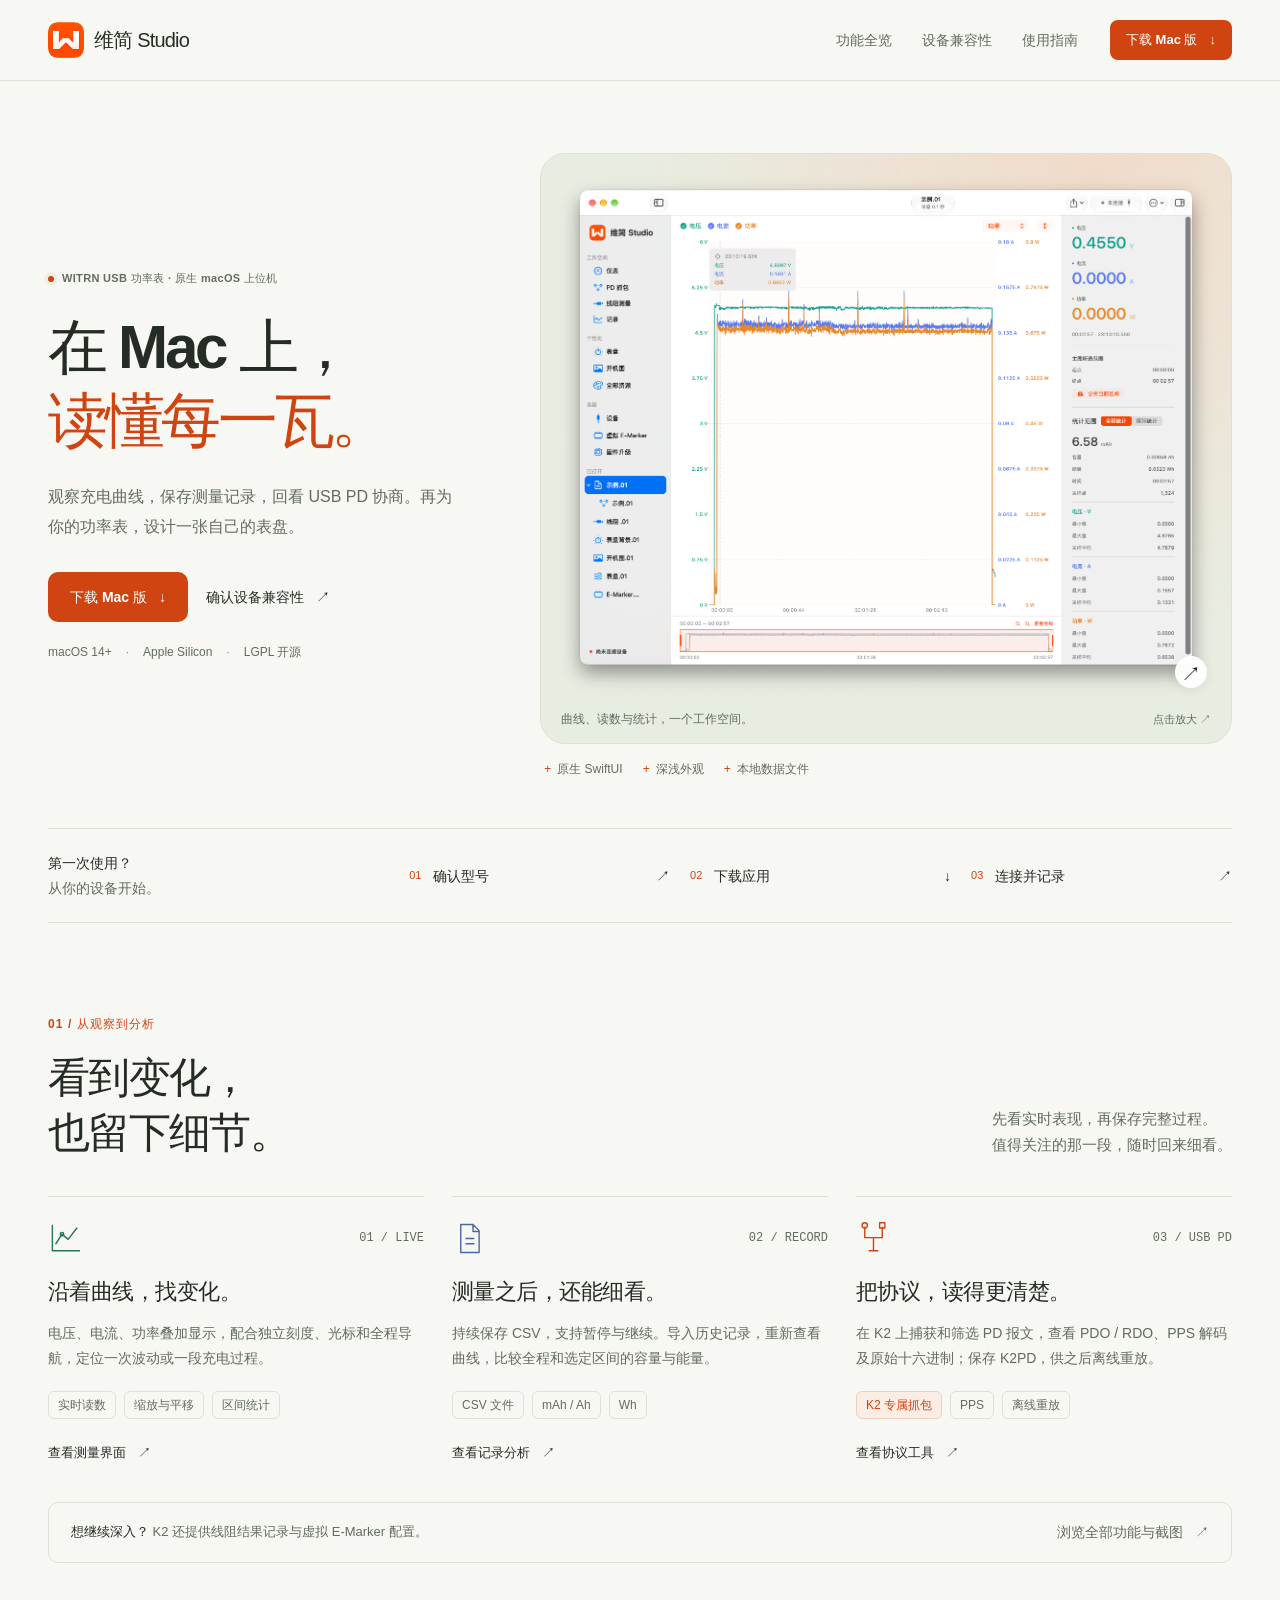
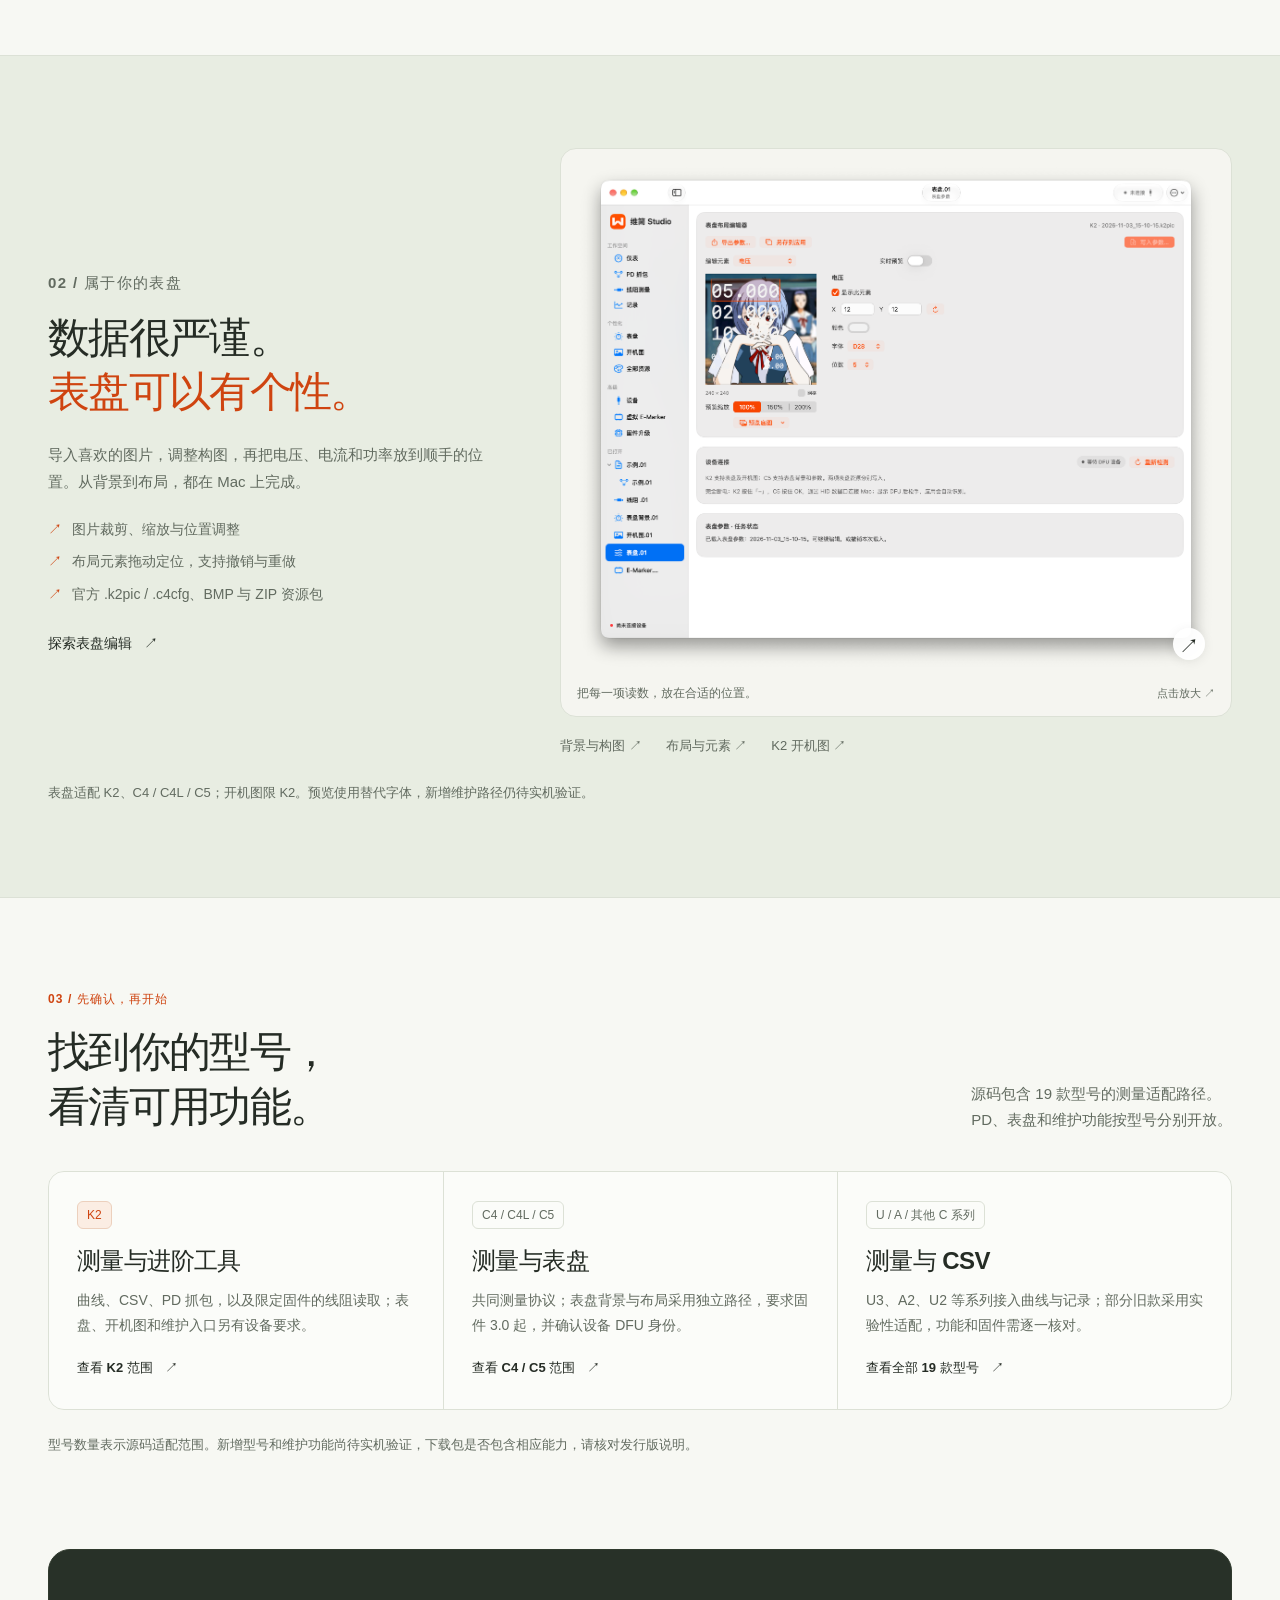
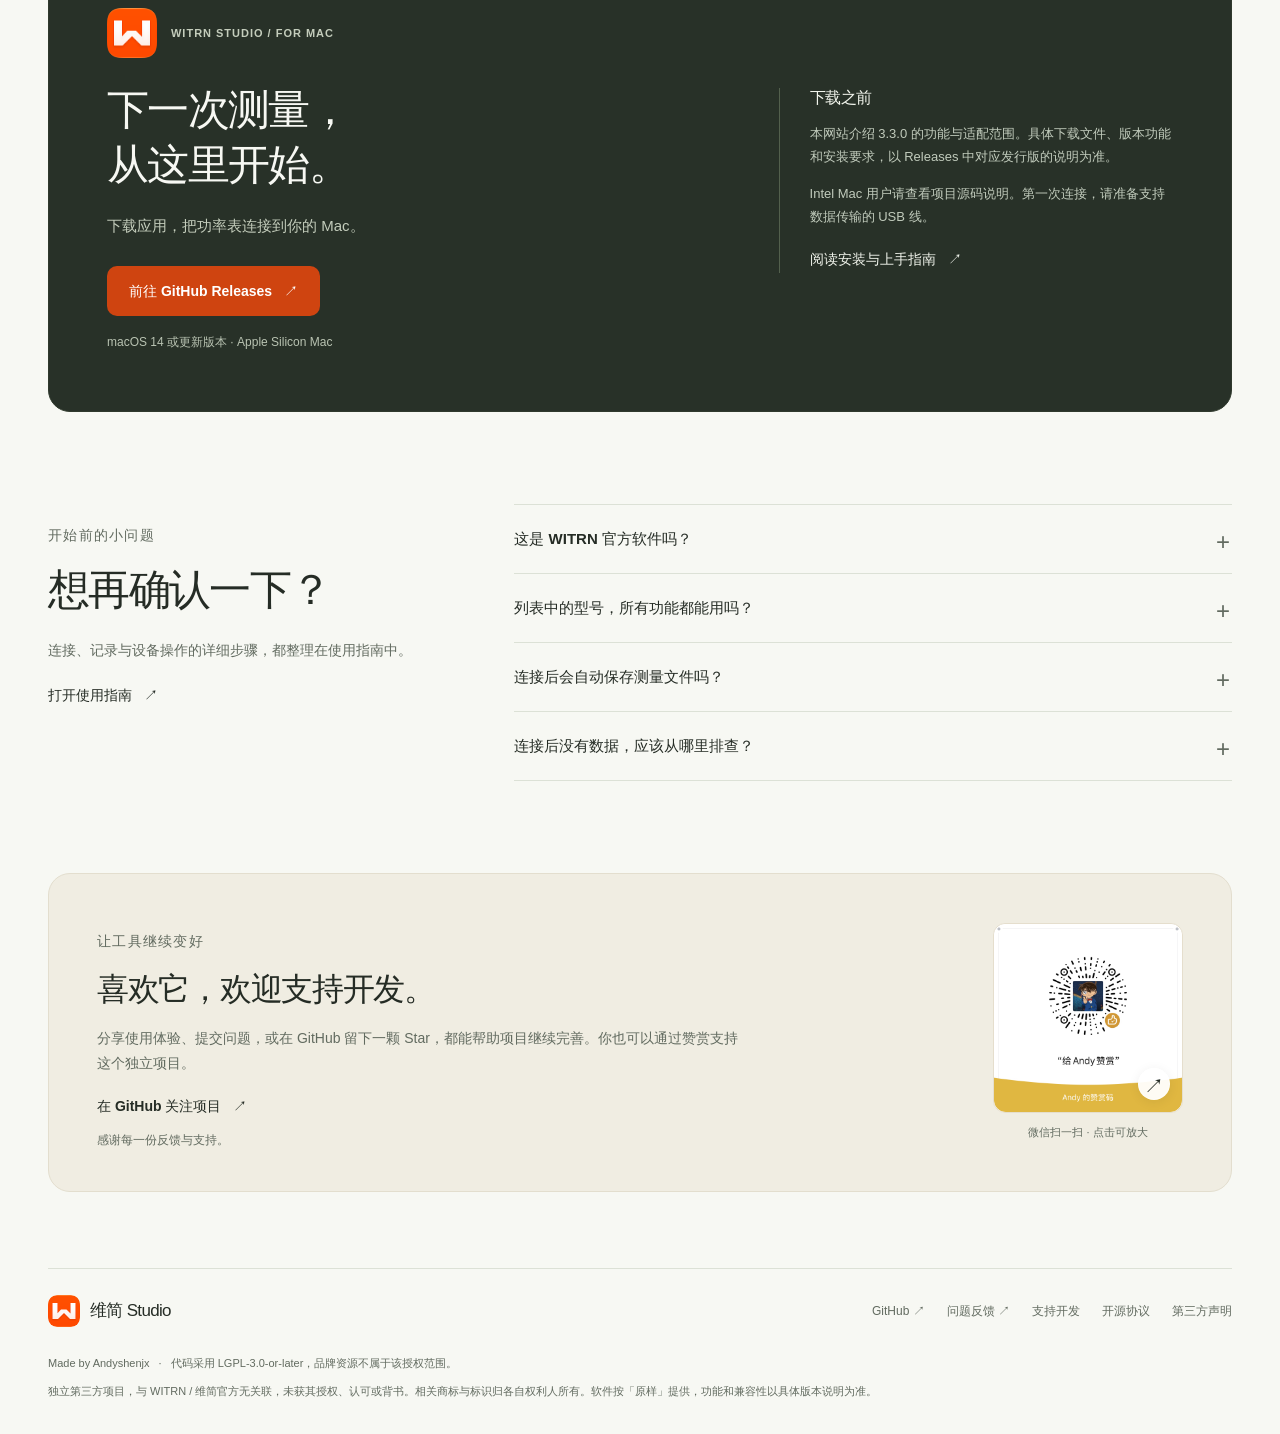
==== commit 38c287d1: "Add files via upload" ====
--- a/docs/index.html
+++ b/docs/index.html
@@ -1,115 +1,189 @@
 <!doctype html>
 <html lang="zh-CN">
 <head>
+  <meta charset="utf-8">
+  <meta name="viewport" content="width=device-width, initial-scale=1">
+  <meta name="theme-color" content="#f7f8f3">
+  <title>维简 Studio · WITRN USB 功率表原生 Mac 上位机</title>
+  <meta name="description" content="在 Mac 上观察 WITRN USB 功率表曲线，保存和分析 CSV，查看 K2 PD 抓包、线阻与表盘编辑。先确认型号兼容性，再下载上手。">
+  <link rel="canonical" href="https://andyshenjx.github.io/WITRN-Studio-Mac/">
+  <meta property="og:type" content="website">
+  <meta property="og:locale" content="zh_CN">
+  <meta property="og:site_name" content="维简 Studio">
+  <meta property="og:title" content="维简 Studio · WITRN USB 功率表原生 Mac 上位机">
+  <meta property="og:description" content="在 Mac 上观察 WITRN USB 功率表曲线，保存和分析 CSV，查看 K2 PD 抓包、线阻与表盘编辑。先确认型号兼容性，再下载上手。">
+  <meta property="og:url" content="https://andyshenjx.github.io/WITRN-Studio-Mac/">
+  <meta property="og:image" content="https://andyshenjx.github.io/WITRN-Studio-Mac/assets/app-overview.png">
+  <meta property="og:image:alt" content="维简 Studio 的电压、电流与功率曲线界面">
+  <meta name="twitter:card" content="summary_large_image">
+  <link rel="icon" type="image/png" href="assets/app-icon.png">
+  <link rel="apple-touch-icon" href="assets/app-icon.png">
+  <link rel="stylesheet" href="styles.css?v=3.3.0-layout-20261103">
+  <script src="site.js?v=3.3.0-layout-20261103" defer></script>
   <!-- Google Analytics 4 -->
   <script async src="https://www.googletagmanager.com/gtag/js?id=G-EDCEBKFG3F"></script>
   <script>
     window.dataLayer = window.dataLayer || [];
     function gtag(){dataLayer.push(arguments);}
     gtag('js', new Date());
-
     gtag('config', 'G-EDCEBKFG3F');
   </script>
-
-  <meta charset="utf-8">
-  <meta name="viewport" content="width=device-width, initial-scale=1">
-  <meta name="theme-color" content="#faf9f6">
-  <title>维简 Studio · WITRN USB 功率表原生 Mac 上位机</title>
-  <meta name="description" content="维简 Studio 是 WITRN 多型号 USB 功率表的第三方原生 macOS 上位机。查看电压、电流和功率曲线，记录与分析 CSV，探索 K2 的 USB PD 抓包、表盘布局和背景编辑。">
-  <link rel="canonical" href="https://andyshenjx.github.io/WITRN-Studio-Mac/">
-  <meta property="og:type" content="website">
-  <meta property="og:locale" content="zh_CN">
-  <meta property="og:site_name" content="维简 Studio">
-  <meta property="og:title" content="维简 Studio · 在 Mac 上，读懂每一瓦。">
-  <meta property="og:description" content="WITRN USB 功率表的原生 Mac 上位机。测量、记录、分析，以及属于你的个性表盘。">
-  <meta property="og:url" content="https://andyshenjx.github.io/WITRN-Studio-Mac/">
-  <meta property="og:image" content="https://andyshenjx.github.io/WITRN-Studio-Mac/assets/app-overview.png">
-  <meta property="og:image:alt" content="维简 Studio 的电压、电流与功率曲线界面">
-  <meta name="twitter:card" content="summary_large_image">
-  <link rel="icon" type="image/png" href="assets/app-icon.png">
-  <link rel="apple-touch-icon" href="assets/app-icon.png">
-  <link rel="stylesheet" href="styles.css">
-  <script src="site.js" defer></script>
   <script type="application/ld+json">
-  {
-    "@context": "https://schema.org",
-    "@type": "SoftwareApplication",
-    "name": "维简 Studio",
-    "alternateName": "WITRN Studio Mac",
-    "operatingSystem": "macOS 14+",
-    "applicationCategory": "UtilitiesApplication",
-    "url": "https://andyshenjx.github.io/WITRN-Studio-Mac/",
-    "downloadUrl": "https://github.com/Andyshenjx/WITRN-Studio-Mac/releases",
-    "description": "WITRN USB 功率表的第三方原生 macOS 上位机，提供测量曲线、CSV 记录与分析、K2 USB PD 抓包及个性化编辑。",
-    "author": {"@type": "Person", "name": "Andyshenjx", "url": "https://github.com/Andyshenjx"},
-    "license": "https://www.gnu.org/licenses/lgpl-3.0.html"
-  }
+{
+  "@context": "https://schema.org",
+  "@type": "SoftwareApplication",
+  "name": "维简 Studio",
+  "alternateName": "WITRN Studio Mac",
+  "operatingSystem": "macOS 14+",
+  "applicationCategory": "UtilitiesApplication",
+  "url": "https://andyshenjx.github.io/WITRN-Studio-Mac/",
+  "downloadUrl": "https://github.com/Andyshenjx/WITRN-Studio-Mac/releases",
+  "description": "WITRN USB 功率表的第三方原生 macOS 上位机，提供测量曲线、CSV 记录与分析、K2 USB PD 抓包及个性化编辑。",
+  "author": {
+    "@type": "Person",
+    "name": "Andyshenjx",
+    "url": "https://github.com/Andyshenjx"
+  },
+  "license": "https://www.gnu.org/licenses/lgpl-3.0.html"
+}
   </script>
 </head>
 <body>
+
   <a class="skip-link" href="#main">跳到正文</a>
   <header class="site-header">
     <nav class="nav shell" aria-label="主导航">
-      <a class="brand" href="index.html" aria-label="维简 Studio 首页"><img src="assets/app-icon.png" alt="" width="40" height="40"><span>维简 <strong>Studio</strong></span></a>
-      <div class="nav-links"><a href="features.html">功能全览</a><a href="features.html#personalize">个性化</a><a href="compatibility.html">兼容性</a><a href="guide.html">使用指南</a><a href="index.html#support">支持开发 <span aria-hidden="true">↗</span></a></div>
-      <a class="button button-small" href="index.html#download">下载 Mac 版 <span aria-hidden="true">↓</span></a>
+      <a class="brand" href="index.html" aria-label="维简 Studio 首页" aria-current="page"><img src="assets/app-icon.png" alt="" width="36" height="36"><span>维简 <strong>Studio</strong></span></a>
+      <div class="nav-links"><a href="features.html">功能全览</a><a href="compatibility.html">设备兼容性</a><a href="guide.html">使用指南</a></div>
+      <div class="nav-actions">
+        <a class="button button-small" href="index.html#download">下载 Mac 版 <span aria-hidden="true">↓</span></a>
+        <details class="mobile-menu">
+          <summary aria-label="网站导航"><span class="menu-lines" aria-hidden="true"></span><span class="visually-hidden">网站导航</span></summary>
+          <div class="mobile-menu-panel"><a href="features.html">功能全览</a><a href="compatibility.html">设备兼容性</a><a href="guide.html">使用指南</a><a href="index.html#support">支持开发</a><a href="https://github.com/Andyshenjx/WITRN-Studio-Mac">GitHub <span aria-hidden="true">↗</span></a></div>
+        </details>
+      </div>
     </nav>
   </header>
+  <main id="main">
 
-  <main id="main">
     <section class="hero shell" aria-labelledby="hero-title">
-      <div class="eyebrow"><span class="status-dot" aria-hidden="true"></span> 为 WITRN 功率表，带来原生 Mac 体验</div>
-      <h1 id="hero-title">在 Mac 上，<br><span>读懂每一瓦。</span></h1>
-      <p class="hero-description">从充电曲线到 USB PD 报文，从数据记录到个性表盘。<br class="desktop-break">维简 Studio，把功率表的更多可能带到你的桌面。</p>
-      <div class="hero-actions"><a class="button" href="index.html#download"><svg aria-hidden="true" viewBox="0 0 24 24"><path d="M12 3v12m-5-5 5 5 5-5M5 16v5h14v-5"/></svg>下载 Mac 版</a><a class="text-link" href="https://github.com/Andyshenjx/WITRN-Studio-Mac">在 GitHub 查看 <span aria-hidden="true">↗</span></a></div>
-      <p class="hero-meta">macOS 14+ <span>·</span> Apple Silicon <span>·</span> LGPL 开源</p>
-      <figure class="hero-figure">
-        <div class="screenshot-stage"><button class="image-button hero-image" type="button" data-preview="assets/app-overview.png" data-caption="维简 Studio · 曲线与记录分析" aria-label="放大查看维简 Studio 曲线与记录分析截图"><img src="assets/app-overview.png" alt="维简 Studio 的 Mac 界面，展示电压、电流和功率曲线、区间统计及资源侧栏" width="2774" height="2202" fetchpriority="high"><span class="image-zoom" aria-hidden="true">↗</span></button></div>
-        <figcaption><span><i class="tiny-dot" aria-hidden="true"></i>真实应用界面</span><span>每一次变化，都有迹可循 <span aria-hidden="true">↗</span></span></figcaption>
-      </figure>
-    </section>
-
-    <div class="device-ribbon shell"><p>一个工作空间，连接更多 WITRN。</p><div><strong>19 <small>款测量型号</small></strong><span class="ribbon-divider"></span><strong>2 <small>代测量协议</small></strong><span class="ribbon-divider"></span><strong>3.3.0 <small>版本介绍</small></strong></div><a href="compatibility.html">查看完整支持范围 ↗</a></div>
-<section class="features section shell" id="features" aria-labelledby="features-title">
-      <div class="section-heading"><div><span class="section-kicker">01 / 测量与洞察</span><h2 id="features-title">看到曲线，<br>也看清细节。</h2></div><p>实时观察，持续记录，再回到值得关注的那一段。<br>让一次测量，成为可以反复分析的数据。</p></div>
-      <div class="feature-grid">
-        <article class="feature-card"><span class="feature-number">01</span><svg class="feature-icon green" viewBox="0 0 48 48" aria-hidden="true"><path d="M5 36h38M7 30l9-10 7 6 9-17 9 9"/><circle cx="16" cy="20" r="2"/><circle cx="32" cy="9" r="2"/></svg><h3>变化，一眼可见。</h3><p>电压、电流、功率多指标叠加，独立刻度与光标读数。通过缩放、平移和全程导航，找到曲线里的关键瞬间。</p><div class="metric-tags"><span class="green">V 电压</span><span class="blue">A 电流</span><span class="orange">W 功率</span></div></article>
-        <article class="feature-card"><span class="feature-number">02</span><svg class="feature-icon blue" viewBox="0 0 48 48" aria-hidden="true"><path d="M12 5h16l9 9v29H12zM28 5v10h9M19 24h11M19 31h11"/></svg><h3>记录，留待细看。</h3><p>持续保存 CSV，支持暂停、继续与记录间隔设置。导入已有记录，查看全程或选定区间的容量、能量与统计数据。</p><div class="metric-tags"><span>CSV</span><span>mAh / Ah</span><span>Wh</span></div></article>
-        <article class="feature-card"><span class="feature-number">03</span><svg class="feature-icon orange" viewBox="0 0 48 48" aria-hidden="true"><path d="M12 9v12h24V9M24 21v19M7 9h10M31 9h10M19 40h10"/><circle cx="12" cy="7" r="3"/><rect x="33" y="4" width="6" height="6"/></svg><h3>协议，也能读懂。</h3><p>在 K2 上捕获 USB PD 报文，筛选、搜索并查看原始十六进制。支持常见 PDO / RDO、PPS 等解码与 K2PD 文件重放。</p><div class="metric-tags"><span>USB PD</span><span>PPS</span><span>K2PD</span></div></article>
-      </div><p class="section-note"><a class="text-link" href="features.html">查看线阻、E-Marker 与全部功能截图 ↗</a></p>
-    </section>
-
-    <section class="personalize section" id="personalize" aria-labelledby="personalize-title">
-      <div class="shell">
-        <div class="section-heading"><div><span class="section-kicker">02 / 让表盘更像你</span><h2 id="personalize-title">数据很严谨。<br><span class="orange">表盘可以有个性。</span></h2></div><p>一张喜欢的图片，一套顺手的布局。<br>在 Mac 上编辑，再把你的想法带到功率表屏幕。</p></div>
-        <article class="showcase-row">
-          <div class="showcase-copy"><span class="pill">表盘背景</span><h3>把喜欢的画面，<br>放进方寸之间。</h3><p>导入 BMP、PNG 或 JPEG，用裁剪、缩放和位置调整完成构图。支持 K2 的 240 × 240 与 C4/C4L/C5 的 320 × 172 背景。图片保存为官方交换用 BMP，并可归档到资源库。</p><ul class="check-list"><li>裁剪填满、完整保留与拉伸适配</li><li>缩放与水平、垂直位置调整</li><li>表盘背景与开机图资源管理</li></ul></div>
-          <figure class="editor-figure background-figure"><button class="image-button" type="button" data-preview="assets/dial-background.png" data-caption="表盘背景编辑 · 图片适配与构图" aria-label="放大查看表盘背景编辑截图"><img src="assets/dial-background.png" alt="表盘背景编辑器，可设置图片适配方式、缩放与水平垂直位置" width="2774" height="2202" loading="lazy"><span class="image-zoom" aria-hidden="true">↗</span></button><figcaption>你的图片。你的构图。你的表盘。</figcaption></figure>
-        </article>
-        <article class="showcase-row reverse">
-          <div class="showcase-copy"><span class="pill">表盘布局</span><h3>每一项读数，<br>都在合适的位置。</h3><p>选择要显示的元素，调整坐标、颜色、字体与位数。用画布预览排版，支持拖动定位、方向键微调、撤销与重做。</p><ul class="check-list"><li>K2 17 项 / C4 系列 12 项布局元素</li><li>背景与读数一起预览</li><li>官方 .k2pic / .c4cfg 与 BMP，支持 ZIP 资源包</li></ul></div>
-          <figure class="editor-figure layout-figure"><button class="image-button" type="button" data-preview="assets/dial-layout.png" data-caption="表盘布局编辑 · 元素定位与样式设置" aria-label="放大查看表盘布局编辑截图"><img src="assets/dial-layout.png" alt="表盘布局编辑器，展示读数元素的位置、颜色、字体与位数设置以及表盘预览" width="2774" height="2202" loading="lazy"><span class="image-zoom" aria-hidden="true">↗</span></button><figcaption>从布局到细节，让读数按你的习惯呈现。</figcaption></figure>
-        </article>
-        <p class="section-note">截图用于展示应用界面。表盘写入适配 K2、C4/C4L/C5；开机图、固件与 E-Marker 设备操作限 K2。新增型号与维护路径尚待实机验证，具体能力以下载版本说明为准。</p>
+      <div class="hero-copy">
+        <p class="eyebrow"><span class="status-dot" aria-hidden="true"></span>WITRN USB 功率表 · 原生 macOS 上位机</p>
+        <h1 id="hero-title">在 Mac 上，<br><span class="accent">读懂每一瓦。</span></h1>
+        <p class="hero-description">观察充电曲线，保存测量记录，回看 USB PD 协商。再为你的功率表，设计一张自己的表盘。</p>
+        <div class="hero-actions"><a class="button" href="#download">下载 Mac 版 <span aria-hidden="true">↓</span></a><a class="text-link" href="compatibility.html">确认设备兼容性 <span aria-hidden="true">↗</span></a></div>
+        <p class="hero-meta"><span>macOS 14+</span><span>Apple Silicon</span><span>LGPL 开源</span></p>
+      </div>
+      <div class="hero-visual">
+        
+    <figure class="screenshot ">
+      <a class="image-link" href="assets/app-overview.png" data-preview="assets/app-overview.png" data-caption="维简 Studio · 曲线与记录分析" aria-label="放大查看：维简 Studio · 曲线与记录分析">
+        <img src="assets/app-overview.png" alt="维简 Studio 的实际界面：左侧工作空间、中间电压电流功率曲线、右侧读数与区间统计" width="2774" height="2202" fetchpriority="high" decoding="async">
+        <span class="image-zoom" aria-hidden="true">↗</span>
+      </a>
+      <figcaption><span>曲线、读数与统计，一个工作空间。</span><span class="zoom-label" aria-hidden="true">点击放大 ↗</span></figcaption>
+    </figure>
+        <div class="native-strip"><span>原生 SwiftUI</span><span>深浅外观</span><span>本地数据文件</span></div>
       </div>
     </section>
 
-    <section class="native-section section shell" aria-labelledby="native-title"><div class="native-mark" aria-hidden="true">⌘</div><div><span class="section-kicker">熟悉的 Mac，熟悉的操作</span><h2 id="native-title">为你的桌面而生。</h2><p>SwiftUI 原生界面，深浅外观与主题色。<br>快捷键、拖放导入、自选保存目录，让工具融入你的工作习惯。</p></div><div class="native-notes"><span>原生 SwiftUI</span><span>深浅外观</span><span>键盘与拖放</span><span>本地数据文件</span></div></section>
+    <nav class="start-path shell" aria-label="首次使用路径">
+      <p><strong>第一次使用？</strong>从你的设备开始。</p>
+      <div class="path-links">
+        <a href="compatibility.html"><span><small>01</small>确认型号</span><span aria-hidden="true">↗</span></a>
+        <a href="#download"><span><small>02</small>下载应用</span><span aria-hidden="true">↓</span></a>
+        <a href="guide.html#connect"><span><small>03</small>连接并记录</span><span aria-hidden="true">↗</span></a>
+      </div>
+    </nav>
 
-    <section class="compatibility section shell" id="compatibility" aria-labelledby="compatibility-title"><div class="section-heading"><div><span class="section-kicker">03 / 开始之前</span><h2 id="compatibility-title">选好设备，<br>连接你的 Mac。</h2></div><p>不同型号，支持范围有所不同。<br>请使用支持数据传输的 USB 线连接电脑 HID 接口。</p></div>
-      <div class="table-wrap"><table><caption class="visually-hidden">WITRN 设备能力矩阵</caption><thead><tr><th scope="col">设备型号</th><th scope="col">测量 / CSV</th><th scope="col">PD 抓包</th><th scope="col">个性化写入</th><th scope="col">固件 / E-Marker</th></tr></thead><tbody><tr><th scope="row">K2</th><td>已有测量适配</td><td>支持</td><td>表盘 / 开机图</td><td>K2 固件 / E-Marker</td></tr><tr><th scope="row">C5 / C4 / C4L</th><td>共同协议适配，待验证</td><td>未适配</td><td>表盘背景 / 布局</td><td>未适配</td></tr><tr><th scope="row">U3 / U3L / U3LP</th><td>共同协议适配，待验证</td><td>未适配</td><td>未适配</td><td>未适配</td></tr><tr><th scope="row">A2 / A2L / A2C</th><td>共同协议适配，待验证</td><td>未适配</td><td>未适配</td><td>未适配</td></tr><tr><th scope="row">U2 / U2P / X</th><td>旧款查询适配，待验证</td><td>未适配</td><td>未适配</td><td>未适配</td></tr><tr><th scope="row">C0 / C0s / C1 / C3</th><td>实验性测量适配</td><td>未适配</td><td>未适配</td><td>未适配</td></tr><tr><th scope="row">A0 / A1</th><td>实验性测量适配</td><td>未适配</td><td>未适配</td><td>未适配</td></tr></tbody></table></div>
-      <p class="section-note">新增型号尚待逐一实机验证；旧款 C、A 系列为实验性适配。<a href="compatibility.html">查看固件要求与功能边界 ↗</a></p><div class="setup-steps"><article><span>1</span><h3>下载并安装</h3><p>从 GitHub Releases 下载，将解压后的 App 放入「应用程序」。</p></article><article><span>2</span><h3>通过 HID 接口连接</h3><p>使用 USB 数据线连接功率表，在应用「设备」页选择并连接。</p></article><article><span>3</span><h3>开始观察与记录</h3><p>查看测量曲线、创建 CSV 记录；K2 抓包需在设备端开启 PD 联机开关。</p></article></div>
+    <section class="section shell" id="features" aria-labelledby="features-title">
+      <div class="section-heading"><div><p class="section-kicker">01 / 从观察到分析</p><h2 id="features-title">看到变化，<br>也留下细节。</h2></div><p>先看实时表现，再保存完整过程。<br>值得关注的那一段，随时回来细看。</p></div>
+      <div class="workflow-grid">
+        <article class="workflow-card">
+          <div class="workflow-top"><svg viewBox="0 0 40 40" aria-hidden="true"><path d="M5 5v29h31M9 26l7-11 7 6 10-13"/><circle cx="16" cy="15" r="2"/></svg><span>01 / LIVE</span></div>
+          <h3>沿着曲线，找变化。</h3><p>电压、电流、功率叠加显示，配合独立刻度、光标和全程导航，定位一次波动或一段充电过程。</p>
+          <div class="tags"><span class="tag">实时读数</span><span class="tag">缩放与平移</span><span class="tag">区间统计</span></div>
+          <a class="text-link" href="features.html#instrument">查看测量界面 <span aria-hidden="true">↗</span></a>
+        </article>
+        <article class="workflow-card">
+          <div class="workflow-top"><svg viewBox="0 0 40 40" aria-hidden="true"><path d="M10 4h14l7 7v25H10zM24 4v8h7M16 20h9M16 26h9"/></svg><span>02 / RECORD</span></div>
+          <h3>测量之后，还能细看。</h3><p>持续保存 CSV，支持暂停与继续。导入历史记录，重新查看曲线，比较全程和选定区间的容量与能量。</p>
+          <div class="tags"><span class="tag">CSV 文件</span><span class="tag">mAh / Ah</span><span class="tag">Wh</span></div>
+          <a class="text-link" href="features.html#record-analysis">查看记录分析 <span aria-hidden="true">↗</span></a>
+        </article>
+        <article class="workflow-card">
+          <div class="workflow-top"><svg viewBox="0 0 40 40" aria-hidden="true"><path d="M10 7v12h20V7M20 19v15M15 34h10"/><circle cx="10" cy="5" r="3"/><rect x="27" y="2" width="6" height="6"/></svg><span>03 / USB PD</span></div>
+          <h3>把协议，读得更清楚。</h3><p>在 K2 上捕获和筛选 PD 报文，查看 PDO / RDO、PPS 解码及原始十六进制；保存 K2PD，供之后离线重放。</p>
+          <div class="tags"><span class="tag tag-accent">K2 专属抓包</span><span class="tag">PPS</span><span class="tag">离线重放</span></div>
+          <a class="text-link" href="features.html#pd-capture">查看协议工具 <span aria-hidden="true">↗</span></a>
+        </article>
+      </div>
+      <div class="feature-footnote"><p><strong>想继续深入？</strong> K2 还提供线阻结果记录与虚拟 E-Marker 配置。</p><a class="text-link" href="features.html">浏览全部功能与截图 <span aria-hidden="true">↗</span></a></div>
     </section>
 
-    <section class="download-section shell" id="download" aria-labelledby="download-title"><div class="download-copy"><img src="assets/app-icon.png" alt="" width="80" height="80" loading="lazy"><span class="section-kicker">维简 STUDIO FOR MAC</span><h2 id="download-title">下一次测量，<br>从这里开始。</h2><p>在大屏幕上，重新认识你的 USB 功率表。</p><a class="button" href="https://github.com/Andyshenjx/WITRN-Studio-Mac/releases">前往 GitHub 下载 <span aria-hidden="true">↗</span></a><div class="download-meta">macOS 14 或更新版本 · Apple Silicon Mac</div></div><aside class="release-note"><span class="release-label">下载说明</span><p>下载文件与版本说明以 GitHub Releases 为准。当前发行包面向 M 系列 Mac；Intel Mac 请参阅源码构建说明。</p><p>如系统阻止打开，请先确认下载来源，再按系统提示在「系统设置 → 隐私与安全性」中处理。</p><a class="text-link" href="guide.html">阅读使用指南 <span aria-hidden="true">↗</span></a></aside></section>
+    <section class="personalize-section section" id="personalize" aria-labelledby="personalize-title">
+      <div class="shell">
+        <div class="showcase">
+          <div class="showcase-copy"><p class="section-kicker">02 / 属于你的表盘</p><h2 id="personalize-title">数据很严谨。<br><span class="accent">表盘可以有个性。</span></h2><p>导入喜欢的图片，调整构图，再把电压、电流和功率放到顺手的位置。从背景到布局，都在 Mac 上完成。</p>
+            <ul class="check-list"><li>图片裁剪、缩放与位置调整</li><li>布局元素拖动定位，支持撤销与重做</li><li>官方 .k2pic / .c4cfg、BMP 与 ZIP 资源包</li></ul>
+            <a class="text-link" href="features.html#personalize">探索表盘编辑 <span aria-hidden="true">↗</span></a>
+          </div>
+          <div class="showcase-media">
+    <figure class="screenshot screenshot-warm">
+      <a class="image-link" href="assets/dial-layout.png" data-preview="assets/dial-layout.png" data-caption="表盘布局编辑" aria-label="放大查看：表盘布局编辑">
+        <img src="assets/dial-layout.png" alt="表盘布局编辑器，显示元素列表、设备表盘预览与坐标、颜色等设置" width="2774" height="2202" loading="lazy" decoding="async">
+        <span class="image-zoom" aria-hidden="true">↗</span>
+      </a>
+      <figcaption><span>把每一项读数，放在合适的位置。</span><span class="zoom-label" aria-hidden="true">点击放大 ↗</span></figcaption>
+    </figure><div class="media-links"><a href="features.html#background">背景与构图 ↗</a><a href="features.html#dial-layout">布局与元素 ↗</a><a href="features.html#startup-image">K2 开机图 ↗</a></div></div>
+        </div>
+        <p class="section-note">表盘适配 K2、C4 / C4L / C5；开机图限 K2。预览使用替代字体，新增维护路径仍待实机验证。</p>
+      </div>
+    </section>
 
-    <section class="faq-section section shell" aria-labelledby="faq-title"><div><span class="section-kicker">想了解更多？</span><h2 id="faq-title">几个常见问题。</h2><a class="text-link" href="https://github.com/Andyshenjx/WITRN-Studio-Mac/issues">在 GitHub 反馈问题 <span aria-hidden="true">↗</span></a></div><div class="faq-list"><details><summary>这是 WITRN 官方软件吗？</summary><p>这是 Andyshenjx 独立开发的第三方工具，与 WITRN / 维简官方无关联，未获官方授权或背书。相关名称、商标和标识归各自权利人所有。</p></details><details><summary>可以用它修改设备内部设置吗？</summary><p>应用提供测量、记录、分析及已适配的 K2 维护功能，不提供设备内部设置或设备内部历史记录读取。旧款 U2 世代接口会发送固定测量查询；K2 线阻使用限定的只读请求。不提供远程诱骗控制。</p></details><details><summary>可以编辑表盘、更新固件吗？</summary><p>K2 提供表盘、开机图与独立 DFU 维护；C4/C4L/C5 支持共用表盘背景和布局。其他型号尚未适配维护写入。固件升级和个性化写入未经实机验证，使用前请阅读版本说明及项目文档。</p></details><details><summary>PD 解码结果可以直接作为最终结论吗？</summary><p>请结合原始报文与实际设备判断。程序保留原始十六进制，CRC 未校验；缺少上下文时不会猜测 RDO 物理量。测量与协议结果仍需结合实际设备核对。</p></details><details><summary>在哪里获取帮助或提交反馈？</summary><p>先查看<a href="guide.html">使用指南</a>。如果问题仍然存在，请在 <a href="https://github.com/Andyshenjx/WITRN-Studio-Mac/issues">GitHub Issues</a> 提供 macOS 版本、Mac 芯片、功率表型号、固件版本与复现步骤。</p></details></div></section>
+    <section class="section shell" id="compatibility" aria-labelledby="compatibility-title">
+      <div class="section-heading"><div><p class="section-kicker">03 / 先确认，再开始</p><h2 id="compatibility-title">找到你的型号，<br>看清可用功能。</h2></div><p>源码包含 19 款型号的测量适配路径。<br>PD、表盘和维护功能按型号分别开放。</p></div>
+      <div class="device-summary">
+        <article><span class="tag tag-accent">K2</span><h3>测量与进阶工具</h3><p>曲线、CSV、PD 抓包，以及限定固件的线阻读取；表盘、开机图和维护入口另有设备要求。</p><a href="compatibility.html?model=K2">查看 K2 范围 <span aria-hidden="true">↗</span></a></article>
+        <article><span class="tag">C4 / C4L / C5</span><h3>测量与表盘</h3><p>共同测量协议；表盘背景与布局采用独立路径，要求固件 3.0 起，并确认设备 DFU 身份。</p><a href="compatibility.html?model=C5">查看 C4 / C5 范围 <span aria-hidden="true">↗</span></a></article>
+        <article><span class="tag">U / A / 其他 C 系列</span><h3>测量与 CSV</h3><p>U3、A2、U2 等系列接入曲线与记录；部分旧款采用实验性适配，功能和固件需逐一核对。</p><a href="compatibility.html#matrix">查看全部 19 款型号 <span aria-hidden="true">↗</span></a></article>
+      </div>
+      <p class="section-note">型号数量表示源码适配范围。新增型号和维护功能尚待实机验证，下载包是否包含相应能力，请核对发行版说明。</p>
+    </section>
 
-    <section class="support-section shell" id="support" aria-labelledby="support-title"><div class="support-copy"><span class="section-kicker">一个独立开发的项目</span><h2 id="support-title">觉得好用，<br>请 Andy 喝杯咖啡。</h2><p>如果维简 Studio 帮到了你，欢迎自愿赞赏，支持后续维护。<br>每一份支持，都让这个小工具继续向前。</p><p class="support-small">赞赏不影响任何功能。反馈问题、分享使用体验，也同样有帮助。</p><a class="text-link" href="https://github.com/Andyshenjx/WITRN-Studio-Mac">关注项目进展 <span aria-hidden="true">↗</span></a></div><figure class="support-code"><button class="image-button" type="button" data-preview="assets/andy-support.jpg" data-caption="Andy 的赞赏码 · 自愿赞赏，感谢支持" aria-label="放大查看 Andy 的微信赞赏码"><img src="assets/andy-support.jpg" alt="Andy 的微信赞赏码，可使用微信扫码自愿赞赏" width="1152" height="1152" loading="lazy"></button><figcaption>微信扫一扫 · 点击可放大</figcaption></figure></section>
+    <section class="download-section shell" id="download" aria-labelledby="download-title">
+      <div class="download-copy"><div class="download-title"><img src="assets/app-icon.png" alt="" width="50" height="50" loading="lazy"><p class="section-kicker">WITRN STUDIO / FOR MAC</p></div><h2 id="download-title">下一次测量，<br>从这里开始。</h2><p>下载应用，把功率表连接到你的 Mac。</p><a class="button" href="https://github.com/Andyshenjx/WITRN-Studio-Mac/releases">前往 GitHub Releases <span aria-hidden="true">↗</span></a><p class="download-meta">macOS 14 或更新版本 · Apple Silicon Mac</p></div>
+      <div class="download-notes"><h3>下载之前</h3><p>本网站介绍 3.3.0 的功能与适配范围。具体下载文件、版本功能和安装要求，以 Releases 中对应发行版的说明为准。</p><p>Intel Mac 用户请查看项目源码说明。第一次连接，请准备支持数据传输的 USB 线。</p><a class="text-link" href="guide.html#install">阅读安装与上手指南 <span aria-hidden="true">↗</span></a></div>
+    </section>
+
+    <section class="faq-section section shell" aria-labelledby="faq-title">
+      <div class="faq-intro"><p class="section-kicker">开始前的小问题</p><h2 id="faq-title">想再确认一下？</h2><p>连接、记录与设备操作的详细步骤，都整理在使用指南中。</p><a class="text-link" href="guide.html">打开使用指南 <span aria-hidden="true">↗</span></a></div>
+      <div class="accordion">
+        <details><summary>这是 WITRN 官方软件吗？</summary><p>这是 Andyshenjx 独立开发的第三方工具，与 WITRN / 维简官方无关联，未获官方授权或背书。相关名称、商标与标识归各自权利人所有。</p></details>
+        <details><summary>列表中的型号，所有功能都能用吗？</summary><p>功能按型号分别开放。PD 抓包、线阻、固件与虚拟 E-Marker 设备操作限 K2；C4 / C4L / C5 另有表盘路径。请在<a class="inline-link" href="compatibility.html">兼容性页面</a>选择型号，核对固件要求和适配状态。</p></details>
+        <details><summary>连接后会自动保存测量文件吗？</summary><p>测量 CSV 需要点击「开始记录」。K2 的 PD 抓包默认在连接后独立保存，也可在设置中关闭。CSV 和 K2PD 是两种文件，详见<a class="inline-link" href="guide.html#recording">观察与记录</a>。</p></details>
+        <details><summary>连接后没有数据，应该从哪里排查？</summary><p>先检查数据线和电脑 HID 接口，再在「设备」页重新扫描，查看连接诊断中的输入计数与最近报告。<a class="inline-link" href="guide.html#troubleshooting">按排查步骤检查</a>，仍有问题时可附日志反馈。</p></details>
+      </div>
+    </section>
+
+    <section class="support-section shell" id="support" aria-labelledby="support-title">
+      <div class="support-copy"><p class="section-kicker">让工具继续变好</p><h2 id="support-title">喜欢它，欢迎支持开发。</h2><p>分享使用体验、提交问题，或在 GitHub 留下一颗 Star，都能帮助项目继续完善。你也可以通过赞赏支持这个独立项目。</p><a class="text-link" href="https://github.com/Andyshenjx/WITRN-Studio-Mac">在 GitHub 关注项目 <span aria-hidden="true">↗</span></a><p class="support-small">感谢每一份反馈与支持。</p></div>
+      <figure class="support-code"><a class="image-link" href="assets/andy-support.jpg" data-preview="assets/andy-support.jpg" data-caption="支持 Andyshenjx 的独立开发" aria-label="放大查看赞赏码"><img src="assets/andy-support.jpg" alt="Andyshenjx 的微信赞赏码，点击可放大查看" width="1152" height="1152" loading="lazy" decoding="async"><span class="image-zoom" aria-hidden="true">↗</span></a><figcaption>微信扫一扫 · 点击可放大</figcaption></figure>
+    </section>
+
   </main>
 
-  <footer class="footer shell"><div class="footer-top"><a class="brand" href="index.html"><img src="assets/app-icon.png" alt="" width="32" height="32"><span>维简 <strong>Studio</strong></span></a><div><a href="https://github.com/Andyshenjx/WITRN-Studio-Mac">GitHub <span aria-hidden="true">↗</span></a><a href="guide.html">使用指南</a><a href="https://github.com/Andyshenjx/WITRN-Studio-Mac/blob/main/LICENSE">开源协议</a><a href="https://github.com/Andyshenjx/WITRN-Studio-Mac/blob/main/THIRD_PARTY_NOTICES.md">第三方声明</a></div></div><p>Made by <a href="https://github.com/Andyshenjx">Andyshenjx</a> <span aria-hidden="true">·</span> 代码采用 LGPL-3.0-or-later，品牌资源不属于该授权范围。</p><p class="legal">独立第三方项目，与 WITRN / 维简官方无关联，未获其授权、认可或背书。相关商标与标识归各自权利人所有。软件按「原样」提供；功能和兼容性以具体版本说明为准。</p></footer>
-
-  <dialog class="lightbox" aria-labelledby="lightbox-caption"><div class="lightbox-toolbar"><p id="lightbox-caption"></p><button class="lightbox-close" type="button" aria-label="关闭放大图片">关闭 <span aria-hidden="true">×</span></button></div><div class="lightbox-content"><img alt=""></div></dialog>
+  <footer class="footer shell">
+    <div class="footer-top">
+      <a class="brand" href="index.html"><img src="assets/app-icon.png" alt="" width="32" height="32"><span>维简 <strong>Studio</strong></span></a>
+      <nav aria-label="页脚导航"><a href="https://github.com/Andyshenjx/WITRN-Studio-Mac">GitHub ↗</a><a href="https://github.com/Andyshenjx/WITRN-Studio-Mac/issues">问题反馈 ↗</a><a href="index.html#support">支持开发</a><a href="https://github.com/Andyshenjx/WITRN-Studio-Mac/blob/main/LICENSE">开源协议</a><a href="https://github.com/Andyshenjx/WITRN-Studio-Mac/blob/main/THIRD_PARTY_NOTICES.md">第三方声明</a></nav>
+    </div>
+    <p>Made by <a href="https://github.com/Andyshenjx">Andyshenjx</a> <span aria-hidden="true">·</span> 代码采用 LGPL-3.0-or-later，品牌资源不属于该授权范围。</p>
+    <p class="legal">独立第三方项目，与 WITRN / 维简官方无关联，未获其授权、认可或背书。相关商标与标识归各自权利人所有。软件按「原样」提供，功能和兼容性以具体版本说明为准。</p>
+  </footer>
+  <dialog class="lightbox" aria-labelledby="lightbox-caption">
+    <div class="lightbox-toolbar"><p id="lightbox-caption">应用截图</p><div class="lightbox-actions"><a class="lightbox-original" href="assets/app-overview.png" target="_blank" rel="noopener noreferrer">查看原图 ↗</a><button class="lightbox-close" type="button" aria-label="关闭放大图片">关闭 <span aria-hidden="true">×</span></button></div></div>
+    <div class="lightbox-content"><img alt=""></div>
+  </dialog>
 </body>
 </html>
--- a/docs/styles.css
+++ b/docs/styles.css
@@ -1,20 +1,514 @@
-@charset "UTF-8";
-:root{--bg:#faf9f6;--paper:#fff;--ink:#23241f;--muted:#73736b;--line:#e5e4de;--accent:#ed510b;--green:#008c7b;--blue:#566ddd;--radius:24px;font-family:-apple-system,BlinkMacSystemFont,"SF Pro Display","PingFang SC","Hiragino Sans GB","Microsoft YaHei",sans-serif;color:var(--ink);background:var(--bg);font-synthesis:none}
-*{box-sizing:border-box}html{scroll-behavior:smooth;scroll-padding-top:100px}body{margin:0}a{color:inherit;text-decoration:none}button{font:inherit}img{display:block;max-width:100%;height:auto}button,a{-webkit-tap-highlight-color:transparent}button{cursor:pointer}a,button,summary{touch-action:manipulation}a:focus-visible,button:focus-visible,summary:focus-visible{outline:3px solid var(--accent);outline-offset:6px}::selection{background:#ffddc8}h1,h2,h3,p,figure{margin:0}h1,h2,h3{text-wrap:balance}p{line-height:1.85}svg{fill:none;stroke:currentColor;stroke-width:1.7;stroke-linecap:round;stroke-linejoin:round}.shell{width:min(1200px,calc(100% - 96px));margin-inline:auto}.section{padding-block:112px}.section-kicker{display:block;font-size:12px;font-weight:650;letter-spacing:2px;color:var(--muted);margin-bottom:26px}h2{font-size:clamp(32px,4.2vw,51px);letter-spacing:-1.8px;line-height:1.32;font-weight:650}.orange{color:var(--accent)}.green{color:var(--green)}.blue{color:var(--blue)}.muted{color:var(--muted)}
-.site-header{position:sticky;top:0;z-index:20;border-bottom:1px solid #e5e4deaa;background:#faf9f6ed;backdrop-filter:blur(18px);-webkit-backdrop-filter:blur(18px)}.nav{min-height:84px;display:flex;align-items:center;justify-content:space-between;gap:24px}.brand{display:inline-flex;align-items:center;gap:10px;white-space:nowrap;font-size:20px;font-weight:600;letter-spacing:-.6px}.brand img{border-radius:10px}.brand strong{font-weight:500}.nav-links{display:flex;align-items:center;gap:32px;font-size:13px;color:#65655e}.nav-links a:hover,.footer a:hover{color:var(--accent)}.button{display:inline-flex;justify-content:center;align-items:center;gap:13px;min-height:54px;padding:15px 25px;border:1px solid var(--accent);border-radius:11px;background:var(--accent);color:#fff;font-size:14px;font-weight:600;transition:background .2s,transform .2s}.button:hover{background:#ce4205;transform:translateY(-2px)}.button svg{width:19px;height:19px}.button-small{min-height:40px;padding:10px 16px;font-size:12px;border-radius:9px}.text-link{display:inline-flex;align-items:center;gap:16px;font-size:14px;font-weight:550;line-height:1.6}.text-link:hover{color:var(--accent)}.text-link span{transition:transform .2s}.text-link:hover span{transform:translate(2px,-2px)}
-.hero{text-align:center;padding-top:80px}.eyebrow{display:inline-flex;align-items:center;gap:9px;font-size:12px;letter-spacing:1px;color:var(--muted)}.status-dot{width:6px;height:6px;background:var(--accent);border-radius:50%;box-shadow:0 0 0 4px #ed510b0c}.hero h1{font-size:clamp(48px,6.5vw,86px);line-height:1.18;font-weight:650;letter-spacing:-4px;margin:28px 0 26px}.hero h1>span{color:var(--accent)}.hero-description{color:var(--muted);font-size:16px;line-height:1.9}.hero-actions{display:flex;align-items:center;justify-content:center;gap:30px;margin-top:30px}.hero-meta{font-size:11px;color:#85857d;letter-spacing:.4px;margin-top:19px}.hero-meta span{margin:0 10px}.hero-figure{margin-top:62px;text-align:left}.screenshot-stage{padding:24px 24px 0;border-radius:28px 28px 0 0;background:#ecebe5;background-image:radial-gradient(ellipse at 50% 100%,#ffd7bb88,transparent 75%);border:1px solid #e4e2d9;overflow:hidden}.image-button{display:block;position:relative;width:100%;padding:0;border:0;background:none;color:var(--ink);border-radius:inherit}.hero-image{border-radius:13px 13px 0 0;box-shadow:0 12px 45px #27211419;overflow:hidden;max-height:690px}.hero-image img{width:100%}.image-zoom{position:absolute;right:16px;bottom:16px;border-radius:50%;height:35px;width:35px;display:grid;place-items:center;background:#fffedc;box-shadow:0 2px 10px #0001;font-size:20px;transition:transform .2s}.image-button:hover .image-zoom{transform:scale(1.1)}.hero-figure figcaption{display:flex;justify-content:space-between;gap:20px;padding:17px 4px;color:var(--muted);font-size:11px}.hero-figure figcaption>span:first-child{display:flex;align-items:center;gap:7px}.tiny-dot{width:5px;height:5px;background:var(--green);border-radius:50%}.device-ribbon{display:flex;align-items:center;justify-content:space-between;gap:28px;padding-block:42px;border-bottom:1px solid var(--line);font-size:12px}.device-ribbon p{color:var(--muted)}.device-ribbon>div{display:flex;align-items:center;gap:26px}.device-ribbon strong{font-size:19px;font-weight:600;white-space:nowrap}.device-ribbon small{font-size:10px;color:var(--muted);font-weight:400;margin-left:4px}.ribbon-divider{height:20px;width:1px;background:var(--line)}.device-ribbon>a{font-size:11px;color:var(--muted);white-space:nowrap}
-.section-heading{display:flex;justify-content:space-between;align-items:end;gap:40px;margin-bottom:52px}.section-heading>p{font-size:14px;color:var(--muted);padding-bottom:5px}.feature-grid{display:grid;grid-template-columns:repeat(3,minmax(0,1fr));gap:22px}.feature-card{border-top:1px solid var(--line);padding-top:24px;position:relative}.feature-number{position:absolute;top:27px;right:6px;font-size:11px;color:#9b9b92}.feature-icon{width:43px;height:43px;margin:4px 0 29px}.feature-card h3{font-size:21px;font-weight:600;letter-spacing:-.7px;margin-bottom:16px}.feature-card p{font-size:13px;line-height:1.95;color:var(--muted);max-width:330px}.metric-tags{display:flex;flex-wrap:wrap;gap:8px;margin-top:25px}.metric-tags span{padding:6px 10px;border:1px solid var(--line);border-radius:6px;font-size:10px;letter-spacing:.2px}
-.personalize{background:#f0efe9;border-top:1px solid var(--line);border-bottom:1px solid var(--line)}.showcase-row{display:grid;grid-template-columns:.75fr 1.35fr;gap:65px;align-items:center;margin-top:72px}.showcase-row.reverse{grid-template-columns:1.35fr .75fr;margin-top:100px}.reverse .showcase-copy{grid-column:2;grid-row:1}.reverse .editor-figure{grid-column:1;grid-row:1}.pill{display:inline-flex;padding:7px 11px;color:var(--accent);border:1px solid #d8c9bc;border-radius:6px;font-size:11px;margin-bottom:22px}.showcase-copy h3{font-size:31px;line-height:1.4;letter-spacing:-1px;font-weight:600;margin-bottom:20px}.showcase-copy p{font-size:13px;color:var(--muted)}.check-list{list-style:none;margin:22px 0 0;padding:0;font-size:12px;line-height:2.3;color:#61615b}.check-list li::before{content:"↗";color:var(--accent);margin-right:11px}.editor-figure{padding:24px 24px 0;border-radius:20px;min-width:0;overflow:hidden}.background-figure{background:#e4e6e7}.layout-figure{background:#e5ded5}.editor-figure .image-button{border-radius:9px;box-shadow:0 5px 25px #0000000c}.editor-figure img{border-radius:9px;width:100%}.editor-figure figcaption{font-size:10px;text-align:center;color:#69655e;padding:16px 0;line-height:1.6}.section-note{font-size:11px;color:var(--muted);text-align:center;max-width:780px;margin:48px auto 0}
-.native-section{display:grid;grid-template-columns:140px 1fr 210px;align-items:center;gap:52px;border-bottom:1px solid var(--line)}.native-mark{font-size:112px;line-height:1;color:#d1d0c7;font-weight:200}.native-section .section-kicker{margin-bottom:15px}.native-section h2{font-size:37px}.native-section p{font-size:13px;color:var(--muted);margin-top:20px}.native-notes{display:grid;gap:15px;color:#6b6c64;font-size:12px}.native-notes span{display:flex;align-items:center;gap:10px}.native-notes span::before{content:"+";color:var(--accent);font-size:18px}.table-wrap{overflow-x:auto;border:1px solid var(--line);border-radius:15px;background:#ffffff66}table{border-collapse:collapse;width:100%;font-size:12px;text-align:left;white-space:nowrap}th,td{padding:23px 28px;border-bottom:1px solid var(--line)}thead{background:#f0efe9;color:var(--muted);font-size:11px}th{font-weight:550}tbody tr:last-child>*{border-bottom:0}tbody th{font-size:14px}.support-mark{color:var(--green)}.support-mark::before{content:"✓";margin-right:7px}.setup-steps{display:grid;grid-template-columns:repeat(3,minmax(0,1fr));gap:48px;margin-top:42px}.setup-steps article{display:grid;grid-template-columns:30px 1fr;column-gap:10px}.setup-steps article>span{border:1px solid #d8d7cd;width:27px;height:27px;display:grid;place-items:center;border-radius:50%;font-size:11px;color:var(--muted)}.setup-steps h3{font-size:14px;font-weight:550;padding-top:4px}.setup-steps p{grid-column:2;font-size:12px;color:var(--muted);margin-top:10px}
-.download-section{display:grid;grid-template-columns:1fr .65fr;align-items:center;gap:120px;background:#262a26;color:#fff;border-radius:26px;padding:64px 70px;scroll-margin-top:110px}.download-copy>img{border-radius:19px;margin-bottom:30px}.download-copy .section-kicker{color:#babdb4;font-size:10px;margin-bottom:20px}.download-copy h2{font-size:46px;letter-spacing:-2px}.download-copy>p{font-size:14px;color:#b8bbb2;margin:20px 0 28px}.download-meta{font-size:10px;color:#a4a99c;margin-top:18px}.release-note{border-top:1px solid #565c4f;padding-top:23px;align-self:end;margin-bottom:5px}.release-label{font-size:11px;letter-spacing:1px;color:#d9dbd1}.release-note p{font-size:12px;color:#b2b7a8;line-height:1.9;margin:18px 0}.release-note .text-link{font-size:12px;color:#eef0e7;margin-top:10px}
-.faq-section{display:grid;grid-template-columns:.8fr 1.2fr;gap:80px}.faq-section h2{font-size:35px;margin-bottom:27px}.faq-list{border-top:1px solid var(--line)}details{border-bottom:1px solid var(--line);padding:0 3px}summary{list-style:none;font-size:14px;cursor:pointer;padding:23px 34px 23px 0;position:relative;line-height:1.6}summary::-webkit-details-marker{display:none}summary::after{content:"+";position:absolute;right:5px;top:19px;font-size:24px;font-weight:300;color:var(--muted)}details[open] summary::after{content:"−"}details p{font-size:13px;color:var(--muted);padding:0 30px 24px 0;line-height:1.9}details p a{color:var(--accent);text-decoration:underline;text-underline-offset:3px}
-.support-section{display:grid;grid-template-columns:1fr 280px;gap:90px;align-items:center;padding:54px 64px;background:#f0ede4;border:1px solid #e7e2d6;border-radius:24px;margin-bottom:90px}.support-copy h2{font-size:38px}.support-copy>p{font-size:13px;color:var(--muted);margin-top:22px}.support-copy .support-small{font-size:11px;margin-top:14px}.support-copy .text-link{margin-top:25px;font-size:12px}.support-code{margin:0}.support-code .image-button{background:#fff;border-radius:15px;overflow:hidden;box-shadow:0 6px 24px #5e4f2710}.support-code img{width:100%}.support-code figcaption{text-align:center;font-size:10px;color:var(--muted);margin-top:15px}.footer{padding:0 0 42px}.footer-top{display:flex;justify-content:space-between;align-items:center;gap:30px;padding-block:29px;border-top:1px solid var(--line)}.footer .brand{font-size:16px;gap:8px}.footer-top>div{display:flex;flex-wrap:wrap;gap:25px;font-size:11px;color:var(--muted)}.footer>p{font-size:10px;color:var(--muted);line-height:1.9}.footer>p span{margin-inline:7px}.footer .legal{margin-top:8px;max-width:950px;color:#939389}
-.lightbox{width:min(1500px,96vw);max-width:96vw;max-height:94dvh;border:1px solid #d4d4ce;border-radius:15px;padding:0;background:#faf9f6;box-shadow:0 25px 100px #0004;overflow:hidden}.lightbox::backdrop{background:#151a18bb;backdrop-filter:blur(9px);-webkit-backdrop-filter:blur(9px)}.lightbox-toolbar{display:flex;align-items:center;justify-content:space-between;gap:20px;padding:15px 22px;border-bottom:1px solid var(--line)}.lightbox-toolbar p{font-size:13px}.lightbox-close{border:1px solid var(--line);border-radius:7px;background:#fff;padding:7px 12px;font-size:12px;white-space:nowrap}.lightbox-close span{font-size:18px;margin-left:9px}.lightbox-content{overflow:auto;max-height:calc(94dvh - 66px);padding:18px;overscroll-behavior:contain}.lightbox-content img{width:auto;max-width:100%;max-height:calc(94dvh - 102px);object-fit:contain;margin:auto}.skip-link{position:fixed;left:20px;top:15px;z-index:100;transform:translateY(-150%);background:var(--ink);color:#fff;padding:12px 18px;border-radius:6px}.skip-link:focus{transform:translateY(0)}.visually-hidden{position:absolute;width:1px;height:1px;overflow:hidden;clip-path:inset(50%);white-space:nowrap}
-@media(min-width:1500px){.hero-image{max-height:760px}}
-@media(max-width:1050px){.shell{width:calc(100% - 64px)}.nav-links{gap:22px}.device-ribbon{gap:18px;flex-wrap:wrap}.device-ribbon>div{gap:20px}.device-ribbon>p{flex-basis:100%}.showcase-row,.showcase-row.reverse{gap:34px;grid-template-columns:.85fr 1.15fr}.showcase-row.reverse{grid-template-columns:1.15fr .85fr}.showcase-copy h3{font-size:26px}.editor-figure{padding:15px 15px 0}.native-section{grid-template-columns:95px 1fr 155px;gap:30px}.native-mark{font-size:85px}.download-section{padding:50px;gap:60px}.download-copy h2{font-size:40px}.support-section{padding:45px;gap:50px;grid-template-columns:1fr 230px}.support-copy h2{font-size:33px}.section-heading{gap:25px}th,td{padding:20px}.faq-section{gap:45px}}
-@media(max-width:760px){html{scroll-padding-top:85px}.shell{width:calc(100% - 40px)}.section{padding-block:70px}.nav{min-height:72px;gap:12px}.nav .brand{font-size:17px;gap:6px}.nav .brand img{width:32px;height:32px}.nav-links{display:none}.button-small{font-size:11px;min-height:37px;padding:9px 12px}.hero{padding-top:52px}.eyebrow{font-size:10px;letter-spacing:.3px}.hero h1{font-size:57px;letter-spacing:-3px;margin-block:26px 22px}.hero-description{font-size:13px;max-width:420px;margin-inline:auto}.hero-actions{gap:20px;margin-top:25px}.hero-actions .button{font-size:12px;min-height:48px;padding:13px 18px}.hero-actions .text-link{font-size:12px;gap:10px}.hero-meta{font-size:10px}.hero-meta span{margin-inline:6px}.hero-figure{margin-top:42px}.screenshot-stage{padding:10px 10px 0;border-radius:15px 15px 0 0}.hero-image{border-radius:7px 7px 0 0;max-height:none}.hero-figure figcaption{font-size:9px;gap:10px;line-height:1.6;padding-block:12px}.image-zoom{width:28px;height:28px;right:9px;bottom:9px;font-size:16px}.device-ribbon{padding-block:28px;gap:18px}.device-ribbon>div{gap:16px}.device-ribbon strong{font-size:17px}.device-ribbon small{display:block;margin:4px 0 0;font-size:9px}.ribbon-divider{height:28px}.device-ribbon>a{font-size:10px;margin-left:auto}.section-heading{display:block;margin-bottom:35px}.section-heading>p{font-size:13px;padding:0;margin-top:23px}.section-kicker{font-size:10px;letter-spacing:1.5px;margin-bottom:18px}h2{font-size:36px;letter-spacing:-1.3px}.feature-grid{grid-template-columns:1fr;gap:32px}.feature-card{padding-left:65px;min-height:160px;padding-top:25px}.feature-icon{position:absolute;left:0;top:27px;width:36px;height:36px;margin:0}.feature-number{top:30px}.feature-card h3{font-size:20px;margin-bottom:12px;padding-right:25px}.feature-card p{max-width:none;font-size:13px}.metric-tags{margin-top:18px}.showcase-row,.showcase-row.reverse{display:flex;flex-direction:column;align-items:stretch;gap:28px;margin-top:43px}.showcase-row.reverse{margin-top:60px}.showcase-copy h3{font-size:29px}.showcase-copy p{max-width:530px}.showcase-copy .pill{margin-bottom:17px}.check-list{margin-top:16px}.editor-figure{padding:14px 14px 0;border-radius:15px}.editor-figure figcaption{font-size:9px;padding-block:13px}.section-note{font-size:10px;text-align:left;margin-top:32px}.native-section{grid-template-columns:65px 1fr;gap:24px}.native-mark{font-size:62px;align-self:start;margin-top:42px}.native-section h2{font-size:30px}.native-section p{font-size:12px;margin-top:15px}.native-notes{grid-column:2;display:flex;flex-wrap:wrap;gap:8px 20px;font-size:10px}.native-notes span::before{font-size:14px}.native-notes span{gap:6px}.table-wrap{border-radius:11px}table{font-size:11px}th,td{padding:17px 18px}tbody th{font-size:12px}.setup-steps{grid-template-columns:1fr;gap:25px;margin-top:32px}.setup-steps p{margin-top:5px}.download-section{grid-template-columns:1fr;padding:35px 26px;gap:40px;border-radius:19px}.download-copy>img{width:64px;height:64px;border-radius:15px;margin-bottom:23px}.download-copy h2{font-size:38px}.download-copy>p{font-size:13px;margin:17px 0 23px}.release-note{padding-top:20px}.release-note p{margin-block:13px}.faq-section{grid-template-columns:1fr;gap:30px}.faq-section h2{font-size:30px;margin-bottom:17px}.faq-section .text-link{font-size:12px}.faq-list summary{font-size:13px;padding-block:21px}.faq-list p{font-size:12px}.support-section{grid-template-columns:1fr;padding:32px 26px;gap:32px;margin-bottom:55px;border-radius:19px}.support-copy h2{font-size:32px}.support-copy>p{font-size:12px}.support-copy .support-small{font-size:10px}.support-code{width:230px;max-width:100%;justify-self:center}.footer-top{align-items:start;flex-direction:column;gap:22px;padding-block:23px}.footer-top>div{gap:20px}.footer>p{font-size:9px}.footer{padding-bottom:28px}.lightbox-toolbar{padding:12px;gap:10px}.lightbox-toolbar p{font-size:11px;line-height:1.5}.lightbox-content{padding:6px}.lightbox-close{font-size:10px;padding:6px 8px}.lightbox-close span{margin-left:5px}}
-@media(max-width:380px){.hero h1{font-size:48px}.desktop-break{display:none}.hero-actions{gap:15px}.device-ribbon>a{margin-left:0}.hero-figure figcaption>span:last-child{max-width:50%;text-align:right}.brand{letter-spacing:-.7px}.support-section{padding-inline:22px}.nav .brand{font-size:15px}}
-@media(prefers-reduced-motion:reduce){html{scroll-behavior:auto}*,*::before,*::after{transition:none!important;animation:none!important}}
-
-/* Multi-page 3.3.0 */
-.page-heading{padding-top:90px;padding-bottom:35px}.page-heading h1{font-size:clamp(38px,5.5vw,70px);line-height:1.25;letter-spacing:-2px;max-width:950px}.page-heading>p{margin-top:28px;color:var(--muted);max-width:760px}.section-links{display:flex;flex-wrap:wrap;gap:12px;padding-block:30px}.section-links a{border:1px solid var(--line);border-radius:30px;padding:10px 18px;font-size:13px}.section-links a:hover{color:var(--accent);border-color:var(--accent)}.gallery-figure{background:#ecebe5;border:1px solid var(--line);padding:20px;border-radius:24px;margin-top:24px}.gallery-figure img{width:100%;border-radius:14px}.gallery-figure figcaption{padding:18px 4px 0;color:var(--muted);font-size:12px}.feature-detail{border-top:1px solid var(--line)}.feature-detail .section-heading>p{max-width:440px}.guide-grid{display:grid;grid-template-columns:1fr 1fr;gap:48px;margin-top:60px}.guide-grid h2{font-size:26px;margin-bottom:20px}.guide-grid p,.guide-body p{color:var(--muted);font-size:15px}.guide-body{max-width:860px}.guide-body h2{font-size:30px;margin:48px 0 24px}.guide-body p{margin-bottom:20px}.guide-body p a{color:var(--accent);text-decoration:underline}.nav-links{gap:20px}.hero-image{max-height:none}.nav-links a[aria-current=page]{color:var(--accent)}@media(max-width:760px){.nav{flex-wrap:wrap;padding-block:14px}.nav-links{display:flex;order:3;flex-basis:100%;overflow-x:auto;white-space:nowrap;padding:10px 0;gap:22px}.nav-links a{font-size:12px}.page-heading{padding-top:50px}.guide-grid{grid-template-columns:1fr;gap:35px}.gallery-figure{padding:8px;border-radius:14px}.feature-detail .section-heading>p{max-width:none}.section-links{gap:8px}.section-links a{font-size:11px;padding:9px 13px}html{scroll-padding-top:150px}}
+/* WITRN Studio · shared static-site styles */
+:root {
+  color-scheme: light;
+  --paper: #f7f8f3;
+  --surface: #fff;
+  --ink: #252c25;
+  --muted: #626b60;
+  --line: #dce1d6;
+  --accent: #cf4410;
+  --accent-hover: #b6380b;
+  --accent-soft: #fbede3;
+  --green: #27745a;
+  --sage: #e8ede2;
+  --radius: 22px;
+  --header-height: 80px;
+  font-family: -apple-system, BlinkMacSystemFont, "SF Pro Text", "Helvetica Neue", "PingFang SC", "Microsoft YaHei", sans-serif;
+  color: var(--ink);
+  background: var(--paper);
+  font-synthesis: none;
+  -webkit-font-smoothing: antialiased;
+}
+*, *::before, *::after { box-sizing: border-box; }
+html { scroll-behavior: smooth; scroll-padding-top: calc(var(--header-height) + 24px); }
+body { margin: 0; font-size: 16px; line-height: 1.75; }
+body, main, section, article, aside, nav, figure, div { min-width: 0; }
+h1, h2, h3, h4, p, figure, ul, ol, dl { margin: 0; }
+h1, h2, h3, h4 { font-weight: 650; line-height: 1.3; text-wrap: balance; }
+h1 { font-size: clamp(42px, 5.1vw, 68px); letter-spacing: -.055em; }
+h2 { font-size: clamp(30px, 3.3vw, 44px); letter-spacing: -.04em; }
+h3 { font-size: 22px; letter-spacing: -.025em; }
+p { overflow-wrap: break-word; }
+a { color: inherit; text-decoration: none; }
+button, select { font: inherit; }
+button, summary, select { cursor: pointer; }
+button { color: inherit; }
+img { display: block; max-width: 100%; height: auto; }
+svg { display: block; width: 24px; height: 24px; fill: none; stroke: currentColor; stroke-width: 1.6; stroke-linecap: round; stroke-linejoin: round; }
+[hidden] { display: none !important; }
+:focus-visible { outline: 3px solid var(--accent); outline-offset: 5px; }
+::selection { color: var(--ink); background: #f7d4b9; }
+.shell { width: min(1240px, calc(100% - 96px)); margin-inline: auto; }
+.section { padding-block: 92px; }
+.eyebrow, .section-kicker { display: block; font-size: 12px; line-height: 1.6; letter-spacing: .09em; font-weight: 600; color: var(--muted); }
+.section-kicker { margin-bottom: 16px; color: var(--accent); }
+.accent { color: var(--accent); }
+.muted { color: var(--muted); }
+.inline-link, .prose a:not(.button), .notice a { color: var(--accent); text-decoration: underline; text-underline-offset: 4px; }
+.text-link { display: inline-flex; align-items: center; gap: 12px; font-size: 14px; font-weight: 600; line-height: 1.6; }
+.text-link:hover, .footer a:hover { color: var(--accent); }
+.button { display: inline-flex; justify-content: center; align-items: center; gap: 12px; min-height: 50px; padding: 12px 21px; border: 1px solid transparent; border-radius: 10px; color: white; background: var(--accent); font-size: 14px; font-weight: 600; line-height: 1.5; text-align: center; transition: background .18s ease, transform .18s ease; }
+.button:hover { background: var(--accent-hover); transform: translateY(-1px); }
+.button-small { min-height: 40px; padding: 9px 15px; font-size: 13px; border-radius: 8px; }
+.button-secondary { color: var(--ink); border-color: var(--line); background: transparent; }
+.button-secondary:hover { background: var(--sage); }
+.tag { display: inline-flex; align-items: center; gap: 6px; padding: 4px 9px; border: 1px solid var(--line); border-radius: 6px; color: var(--muted); font-size: 12px; font-weight: 500; line-height: 1.5; }
+.tag-accent { color: var(--accent); border-color: #ecd0bd; background: var(--accent-soft); }
+.tags { display: flex; flex-wrap: wrap; gap: 8px; }
+/* Shared navigation */
+.site-header { position: sticky; top: 0; z-index: 30; border-bottom: 1px solid var(--line); background: #f7f8f3f2; backdrop-filter: blur(18px); -webkit-backdrop-filter: blur(18px); }
+.nav { position: relative; display: flex; align-items: center; justify-content: space-between; min-height: var(--header-height); gap: 32px; }
+.brand { display: inline-flex; align-items: center; gap: 10px; flex-shrink: 0; white-space: nowrap; font-size: 20px; font-weight: 650; letter-spacing: -.04em; line-height: 1.4; }
+.brand img { border-radius: 9px; }
+.brand strong { font-weight: 500; }
+.nav-links { display: flex; justify-content: center; align-items: center; gap: 30px; margin-left: auto; font-size: 14px; }
+.nav-links a { padding-block: 10px; color: var(--muted); }
+.nav-links a:hover, a[aria-current="page"]:not(.brand) { color: var(--accent); }
+.nav-links a[aria-current="page"] { box-shadow: 0 2px var(--accent); }
+.nav-actions { display: flex; align-items: center; gap: 12px; }
+.mobile-menu { display: none; }
+.mobile-menu summary { display: grid; place-items: center; list-style: none; width: 40px; height: 40px; padding: 10px; border: 1px solid var(--line); border-radius: 8px; }
+.mobile-menu summary::-webkit-details-marker { display: none; }
+.menu-lines, .menu-lines::before, .menu-lines::after { display: block; width: 16px; height: 1.5px; background: var(--ink); }
+.menu-lines { position: relative; }
+.menu-lines::before, .menu-lines::after { content: ""; position: absolute; left: 0; }
+.menu-lines::before { top: -5px; }
+.menu-lines::after { top: 5px; }
+.mobile-menu[open] .menu-lines { background: transparent; }
+.mobile-menu[open] .menu-lines::before { top: 0; transform: rotate(45deg); }
+.mobile-menu[open] .menu-lines::after { top: 0; transform: rotate(-45deg); }
+.mobile-menu-panel { position: absolute; top: calc(100% - 1px); left: 0; right: 0; display: grid; gap: 2px; padding: 12px; border: 1px solid var(--line); border-radius: 0 0 15px 15px; background: var(--surface); box-shadow: 0 20px 35px #25302012; }
+.mobile-menu-panel a { padding: 12px; border-radius: 7px; font-size: 14px; }
+.mobile-menu-panel a:hover, .mobile-menu-panel a[aria-current] { background: var(--accent-soft); }
+/* Home: introduction and a short path to the right next step */
+.hero { display: grid; grid-template-columns: .85fr 1.3fr; align-items: center; gap: 40px; padding-block: 72px 48px; }
+.hero .eyebrow { display: flex; align-items: center; gap: 8px; font-size: 11px; letter-spacing: .03em; }
+.status-dot { flex: 0 0 6px; width: 6px; height: 6px; border-radius: 50%; background: var(--accent); box-shadow: 0 0 0 4px #cf441010; }
+.hero h1 { margin-top: 23px; font-size: clamp(45px, 4.7vw, 65px); line-height: 1.22; }
+.hero-description { max-width: 410px; margin-top: 24px; font-size: 16px; line-height: 1.9; color: var(--muted); }
+.hero-actions { display: flex; flex-wrap: wrap; align-items: center; gap: 18px; margin-top: 30px; }
+.hero-meta { display: flex; flex-wrap: wrap; gap: 7px 14px; margin-top: 20px; color: var(--muted); font-size: 12px; }
+.hero-meta span + span::before { content: "·"; margin-right: 14px; color: #91998c; }
+.hero-visual { position: relative; }
+.hero-visual .screenshot { padding: 18px 12px 0; background: radial-gradient(ellipse at 80% 0%, #f1dbca 0, transparent 60%), var(--sage); border-radius: 25px; }
+.hero-visual .screenshot figcaption { padding: 10px 8px 15px; }
+.screenshot { overflow: hidden; padding: 14px 14px 0; border: 1px solid var(--line); border-radius: 16px; background: #edf0e8; }
+.screenshot-warm { background: #f0e7dc; }
+.screenshot-cool { background: #e7eced; }
+.image-link { position: relative; display: block; border-radius: 9px; }
+.image-link img { width: 100%; border-radius: inherit; }
+.image-zoom { position: absolute; right: 12px; bottom: 12px; display: grid; place-items: center; width: 32px; height: 32px; border: 1px solid #fff8; border-radius: 50%; background: #fffffff0; color: var(--ink); box-shadow: 0 2px 12px #15201412; font-size: 20px; transition: transform .18s; }
+.image-link:hover .image-zoom { transform: scale(1.1); }
+.screenshot figcaption { display: flex; align-items: center; justify-content: space-between; flex-wrap: wrap; gap: 6px 12px; padding: 12px 2px 14px; color: var(--muted); font-size: 12px; line-height: 1.5; }
+.zoom-label { white-space: nowrap; font-size: 11px; }
+.native-strip { display: flex; flex-wrap: wrap; gap: 8px 20px; margin-top: 15px; padding-left: 4px; color: var(--muted); font-size: 12px; }
+.native-strip span { display: inline-flex; align-items: center; gap: 6px; }
+.native-strip span::before { content: "+"; color: var(--accent); }
+.start-path { display: grid; grid-template-columns: .8fr 2fr; align-items: center; gap: 32px; border-top: 1px solid var(--line); border-bottom: 1px solid var(--line); padding-block: 22px; }
+.start-path > p { font-size: 14px; color: var(--muted); }
+.start-path > p strong { display: block; color: var(--ink); font-weight: 600; }
+.path-links { display: grid; grid-template-columns: repeat(3, minmax(0, 1fr)); gap: 20px; }
+.path-links a { display: flex; align-items: center; justify-content: space-between; gap: 10px; font-size: 14px; font-weight: 550; }
+.path-links a:hover { color: var(--accent); }
+.path-links a > span:first-child { display: flex; align-items: center; gap: 12px; }
+.path-links small { font-size: 11px; font-weight: 500; color: var(--accent); }
+.section-heading { display: flex; align-items: flex-end; justify-content: space-between; gap: 48px; margin-bottom: 36px; }
+.section-heading > p { max-width: 390px; padding-bottom: 2px; color: var(--muted); font-size: 15px; }
+.workflow-grid { display: grid; grid-template-columns: repeat(3, minmax(0, 1fr)); gap: 28px; }
+.workflow-card { padding-top: 24px; border-top: 1px solid var(--line); }
+.workflow-top { display: flex; align-items: center; justify-content: space-between; margin-bottom: 22px; }
+.workflow-top svg { width: 35px; height: 35px; color: var(--green); }
+.workflow-card:nth-child(2) svg { color: #4e66a8; }
+.workflow-card:nth-child(3) svg { color: var(--accent); }
+.workflow-top > span { font-family: ui-monospace, SFMono-Regular, monospace; color: var(--muted); font-size: 12px; }
+.workflow-card p { margin-top: 14px; color: var(--muted); font-size: 14px; }
+.workflow-card .tags { margin-top: 21px; }
+.workflow-card .text-link { margin-top: 24px; font-size: 13px; }
+.feature-footnote { display: flex; justify-content: space-between; flex-wrap: wrap; gap: 12px 24px; margin-top: 36px; padding: 18px 22px; border: 1px solid var(--line); border-radius: 10px; color: var(--muted); font-size: 13px; }
+.feature-footnote strong { color: var(--ink); font-weight: 600; }
+.personalize-section { background: var(--sage); border-block: 1px solid var(--line); }
+.showcase { display: grid; grid-template-columns: .8fr 1.2fr; align-items: center; gap: 64px; }
+.showcase-copy > p { margin-top: 22px; color: var(--muted); font-size: 15px; }
+.check-list { padding: 0; margin-top: 22px; list-style: none; }
+.check-list li { position: relative; padding-left: 24px; margin-top: 8px; color: var(--muted); font-size: 14px; }
+.check-list li::before { content: "↗"; position: absolute; left: 0; color: var(--accent); }
+.showcase-copy .text-link { margin-top: 26px; }
+.showcase-media .screenshot { background: #f5f5f0; }
+.media-links { display: flex; flex-wrap: wrap; gap: 10px 24px; margin-top: 18px; font-size: 13px; color: var(--muted); }
+.media-links a:hover { color: var(--accent); }
+.section-note { margin-top: 23px; color: var(--muted); font-size: 13px; line-height: 1.85; }
+.device-summary { display: grid; grid-template-columns: repeat(3, minmax(0, 1fr)); border: 1px solid var(--line); border-radius: 16px; overflow: hidden; }
+.device-summary article { padding: 28px; background: #ffffff70; }
+.device-summary article + article { border-left: 1px solid var(--line); }
+.device-summary h3 { margin-top: 16px; font-size: 24px; }
+.device-summary p { margin-top: 12px; color: var(--muted); font-size: 14px; }
+.device-summary a { display: inline-flex; align-items: center; gap: 12px; margin-top: 20px; font-size: 13px; font-weight: 600; }
+.device-summary a:hover { color: var(--accent); }
+.download-section { display: grid; grid-template-columns: 1.2fr .8fr; align-items: center; gap: 80px; padding: 58px; border: 1px solid #303a2d; border-radius: var(--radius); color: #f7f8f3; background: #283128; }
+.download-title { display: flex; align-items: center; gap: 14px; margin-bottom: 25px; }
+.download-title img { width: 50px; height: 50px; border-radius: 12px; }
+.download-title .section-kicker { color: #c4cdbc; margin-bottom: 0; font-size: 11px; }
+.download-copy > p { margin-top: 20px; color: #c4cdbc; font-size: 15px; }
+.download-copy .button { margin-top: 27px; }
+.download-copy .download-meta { margin-top: 16px; font-size: 12px; color: #b9c3b2; }
+.download-notes { padding-left: 30px; border-left: 1px solid #53604d; }
+.download-notes h3 { font-size: 16px; color: #f1f4ec; }
+.download-notes p { margin-top: 14px; font-size: 13px; color: #c1cbbc; }
+.download-notes .text-link { margin-top: 20px; color: #f1f4ec; }
+.faq-section { display: grid; grid-template-columns: .7fr 1.3fr; align-items: start; gap: 80px; }
+.faq-intro p { margin-top: 20px; font-size: 14px; color: var(--muted); }
+.faq-intro .text-link { margin-top: 22px; }
+.accordion { border-top: 1px solid var(--line); }
+.accordion details { border-bottom: 1px solid var(--line); }
+.accordion summary { position: relative; list-style: none; padding: 22px 32px 22px 0; font-size: 15px; font-weight: 550; line-height: 1.6; }
+.accordion summary::-webkit-details-marker { display: none; }
+.accordion summary::after { content: "+"; position: absolute; right: 2px; top: 18px; font-size: 24px; font-weight: 400; color: var(--muted); }
+.accordion details[open] summary::after { content: "−"; }
+.accordion details > p, .accordion .details-body { padding: 0 24px 22px 0; color: var(--muted); font-size: 14px; }
+.support-section { display: grid; grid-template-columns: 1fr 190px; align-items: center; gap: 70px; margin-bottom: 76px; padding: 40px 48px; border: 1px solid #e3dece; border-radius: var(--radius); background: #f0ede2; }
+.support-section h2 { font-size: 32px; }
+.support-copy p { max-width: 650px; margin-top: 16px; color: var(--muted); font-size: 14px; }
+.support-copy .text-link { margin-top: 20px; }
+.support-copy .support-small { margin-top: 10px; font-size: 12px; }
+.support-code .image-link { overflow: hidden; border: 1px solid #e5decd; border-radius: 12px; background: white; }
+.support-code img { width: 100%; }
+.support-code figcaption { margin-top: 10px; text-align: center; color: var(--muted); font-size: 11px; }
+/* Inner pages: consistent title rhythm and readable content columns */
+.page-heading { padding-block: 64px 42px; }
+.page-heading h1 { margin-top: 18px; max-width: 1000px; font-size: clamp(38px, 4.5vw, 58px); }
+.page-intro { max-width: 720px; margin-top: 22px; color: var(--muted); font-size: 16px; line-height: 1.9; }
+.page-meta { display: flex; flex-wrap: wrap; gap: 10px; margin-top: 22px; }
+.page-layout { display: grid; grid-template-columns: 190px minmax(0, 1fr); align-items: start; gap: 54px; padding-bottom: 72px; }
+.page-sidebar { position: sticky; top: calc(var(--header-height) + 30px); }
+.page-toc { padding-top: 20px; border-top: 1px solid var(--line); }
+.toc-label { margin-bottom: 13px; font-size: 11px; color: var(--muted); letter-spacing: .08em; }
+.page-toc a { display: flex; gap: 12px; padding: 12px 0 12px 12px; border-left: 2px solid var(--line); color: var(--muted); font-size: 13px; line-height: 1.5; }
+.page-toc a span { font-size: 11px; font-family: ui-monospace, SFMono-Regular, monospace; line-height: 1.8; opacity: .8; }
+.page-toc a:hover, .page-toc a[aria-current="location"] { color: var(--accent); border-left-color: var(--accent); background: #f3ede3; }
+.sidebar-help { display: inline-flex; gap: 8px; margin-top: 24px; font-size: 12px; color: var(--muted); }
+.feature-group { padding-block: 30px 56px; border-top: 1px solid var(--line); }
+.feature-group .section-heading { display: block; margin-bottom: 27px; }
+.feature-group .section-heading h2 { font-size: 32px; }
+.feature-group .section-heading > p { max-width: 720px; margin-top: 16px; font-size: 14px; }
+.feature-group .section-kicker { font-size: 11px; margin-bottom: 12px; }
+.detail-grid { display: grid; grid-template-columns: repeat(2, minmax(0, 1fr)); align-items: start; gap: 28px 24px; }
+.detail-card { border: 1px solid var(--line); border-radius: 16px; overflow: hidden; background: #ffffff70; }
+.detail-copy { padding: 24px 24px 22px; }
+.detail-copy h3 { margin-top: 14px; font-size: 21px; line-height: 1.45; }
+.detail-copy p { margin-top: 13px; color: var(--muted); font-size: 14px; line-height: 1.85; }
+.detail-copy .detail-note { padding-top: 12px; border-top: 1px solid var(--line); font-size: 12px; }
+.detail-card .screenshot { border: 0; border-top: 1px solid var(--line); border-radius: 0; padding: 10px 10px 0; }
+.detail-card .screenshot figcaption { font-size: 11px; padding-block: 10px; }
+.detail-card .zoom-label { display: none; }
+.detail-card .image-zoom { right: 8px; bottom: 8px; width: 29px; height: 29px; }
+.detail-card-wide { grid-column: 1 / -1; display: grid; grid-template-columns: .78fr 1.22fr; align-items: center; }
+.detail-card-wide .screenshot { border: 0; border-left: 1px solid var(--line); }
+.detail-card-wide .detail-copy { padding: 28px; }
+.notice { padding: 18px 22px; border-left: 3px solid #a2ad94; border-radius: 0 9px 9px 0; background: #edf0e6; color: var(--muted); font-size: 13px; line-height: 1.85; }
+.notice strong { color: var(--ink); font-weight: 600; }
+.next-step { display: flex; align-items: center; justify-content: space-between; gap: 24px; padding: 28px; border: 1px solid var(--line); border-radius: 15px; background: var(--sage); }
+.next-step h2 { font-size: 23px; }
+.next-step p { margin-top: 9px; color: var(--muted); font-size: 14px; }
+/* Device compatibility: choose first, compare second */
+.compatibility-content { padding-bottom: 76px; }
+.model-finder { display: grid; grid-template-columns: .8fr 1.2fr; gap: 36px; padding: 32px; border: 1px solid var(--line); border-radius: 18px; background: var(--surface); }
+.model-finder h2 { font-size: 26px; }
+.model-finder label { display: block; margin-top: 22px; margin-bottom: 9px; font-size: 13px; color: var(--muted); }
+.model-finder select { width: 100%; min-height: 48px; padding: 10px 14px; border: 1px solid #abb5a0; border-radius: 8px; color: var(--ink); background: var(--paper); font-size: 15px; }
+.finder-hint { margin-top: 12px; color: var(--muted); font-size: 12px; }
+.model-result { padding: 22px; border-radius: 12px; background: var(--sage); }
+.model-result h3 { font-size: 20px; }
+.model-result > p { margin-top: 12px; font-size: 13px; color: var(--muted); }
+.model-result .text-link { margin-top: 17px; font-size: 13px; }
+.model-capabilities { display: grid; grid-template-columns: 1fr 1fr; gap: 12px 20px; margin-top: 17px; }
+.model-capabilities:empty { display: none; }
+.model-capabilities dt { margin-bottom: 3px; font-size: 11px; color: var(--muted); }
+.model-capabilities dd { margin: 0; font-size: 13px; font-weight: 550; }
+.matrix-section { padding-top: 44px; }
+.matrix-heading { display: flex; justify-content: space-between; align-items: baseline; flex-wrap: wrap; gap: 12px; margin-bottom: 20px; }
+.matrix-heading h2 { font-size: 27px; }
+.matrix-heading p { color: var(--muted); font-size: 12px; }
+.table-wrap { overflow-x: auto; border: 1px solid var(--line); border-radius: 13px; background: #ffffffa0; -webkit-overflow-scrolling: touch; }
+table { width: 100%; border-collapse: collapse; text-align: left; font-size: 13px; line-height: 1.65; }
+.compatibility-table { min-width: 960px; }
+th, td { padding: 17px 18px; border-bottom: 1px solid var(--line); vertical-align: top; }
+thead th { color: var(--muted); background: #eaf0e3; font-size: 12px; font-weight: 550; }
+tbody th { min-width: 170px; font-weight: 600; }
+tbody tr:last-child > * { border-bottom: 0; }
+.compatibility-table tbody th { position: sticky; left: 0; z-index: 1; background: #f7f9f3; box-shadow: 1px 0 var(--line); }
+.compatibility-table tr.is-selected > * { background: #fff0df; }
+.status { display: inline-block; padding: 3px 7px; border-radius: 5px; color: var(--green); background: #e7efe4; font-size: 11px; white-space: nowrap; }
+.status-pending { color: #7c5428; background: #f8eedf; }
+.status-experimental { color: #775063; background: #f3e9ef; }
+.compat-notes { display: grid; grid-template-columns: repeat(2, minmax(0, 1fr)); gap: 20px; margin-top: 28px; }
+.compat-note { padding: 24px; border: 1px solid var(--line); border-radius: 13px; background: #ffffff60; }
+.compat-note h3 { font-size: 18px; }
+.compat-note p { margin-top: 12px; color: var(--muted); font-size: 14px; }
+.compat-diagnostics { margin-top: 52px; padding-top: 40px; border-top: 1px solid var(--line); }
+.compat-diagnostics .showcase { gap: 44px; }
+.compat-diagnostics h2 { font-size: 32px; }
+.compat-diagnostics .notice { margin-top: 22px; }
+/* Guide: useful steps, with key differences close to the relevant action */
+.guide-section { padding-block: 28px 42px; border-top: 1px solid var(--line); }
+.guide-section h2 { margin-bottom: 22px; font-size: 30px; }
+.guide-section h3 { margin-top: 26px; margin-bottom: 12px; font-size: 19px; }
+.prose p { color: var(--muted); font-size: 15px; line-height: 1.95; }
+.prose p + p { margin-top: 16px; }
+.prose .notice { margin-top: 22px; }
+.prose strong { color: var(--ink); font-weight: 600; }
+.numbered-steps { padding: 0; list-style: none; counter-reset: steps; }
+.numbered-steps li { position: relative; padding-left: 40px; margin-top: 23px; color: var(--muted); font-size: 15px; }
+.numbered-steps li::before { counter-increment: steps; content: counter(steps); position: absolute; top: 2px; left: 0; display: grid; place-items: center; width: 26px; height: 26px; border: 1px solid #bcc8b2; border-radius: 50%; color: var(--green); font-size: 12px; }
+.numbered-steps li strong { display: block; margin-bottom: 5px; font-size: 15px; }
+.guide-section .table-wrap { margin-top: 22px; }
+.settings-table { min-width: 520px; }
+.settings-table th, .settings-table td { padding: 15px 18px; }
+.settings-table tbody th { min-width: 115px; }
+.guide-columns { display: grid; grid-template-columns: 1fr 1fr; gap: 22px; }
+.guide-panel { padding: 24px; border: 1px solid var(--line); border-radius: 13px; background: #ffffff80; }
+.guide-panel h3 { margin-top: 0; }
+.guide-panel h4 { margin-bottom: 12px; font-size: 18px; letter-spacing: -.025em; }
+.guide-panel p { font-size: 14px; }
+.guide-panel .tag { margin-bottom: 12px; }
+.guide-section .accordion { margin-top: 24px; }
+.guide-section .accordion summary { font-size: 15px; }
+.guide-section .details-body p { font-size: 14px; }
+.guide-section .details-body p + p { margin-top: 12px; }
+.guide-section .details-body ol { padding-left: 20px; }
+.guide-section .details-body li { margin-top: 10px; }
+.feedback-list { display: grid; grid-template-columns: 1fr 1fr; gap: 8px 24px; padding-left: 20px; margin-top: 18px; color: var(--muted); font-size: 14px; }
+.guide-section .button { margin-top: 22px; }
+/* Footer and image viewing */
+.footer { padding-bottom: 32px; }
+.footer-top { display: flex; align-items: center; justify-content: space-between; gap: 30px; padding-block: 26px; border-top: 1px solid var(--line); }
+.footer .brand { font-size: 17px; }
+.footer nav { display: flex; flex-wrap: wrap; gap: 12px 22px; color: var(--muted); font-size: 12px; }
+.footer > p { color: var(--muted); font-size: 11px; line-height: 1.9; }
+.footer > p span { padding-inline: 6px; }
+.footer .legal { margin-top: 7px; max-width: 1000px; }
+.lightbox { width: min(1500px, 96vw); max-width: 96vw; max-height: 94vh; max-height: 94dvh; padding: 0; border: 1px solid #bec7b7; border-radius: 14px; background: var(--paper); color: var(--ink); box-shadow: 0 30px 100px #0004; overflow: hidden; }
+.lightbox::backdrop { background: #141e14bc; backdrop-filter: blur(8px); -webkit-backdrop-filter: blur(8px); }
+.lightbox-toolbar { display: flex; align-items: center; justify-content: space-between; gap: 16px; padding: 12px 18px; border-bottom: 1px solid var(--line); }
+.lightbox-toolbar p { font-size: 13px; }
+.lightbox-actions { display: flex; align-items: center; flex-shrink: 0; gap: 18px; }
+.lightbox-original { font-size: 12px; color: var(--muted); }
+.lightbox-close { min-height: 36px; border: 1px solid var(--line); border-radius: 7px; background: var(--surface); padding: 6px 12px; font-size: 12px; }
+.lightbox-close span { margin-left: 7px; font-size: 17px; }
+.lightbox-content { max-height: calc(94vh - 75px); max-height: calc(94dvh - 75px); overflow: auto; overscroll-behavior: contain; padding: 16px; }
+.lightbox-content img { width: auto; max-width: 100%; max-height: calc(94vh - 110px); max-height: calc(94dvh - 110px); object-fit: contain; margin-inline: auto; }
+.skip-link { position: fixed; left: 20px; top: 15px; z-index: 100; transform: translateY(-160%); border-radius: 6px; padding: 10px 16px; color: white; background: var(--ink); }
+.skip-link:focus { transform: translateY(0); }
+.visually-hidden { position: absolute; width: 1px; height: 1px; padding: 0; margin: -1px; overflow: hidden; clip-path: inset(50%); white-space: nowrap; border: 0; }
+/* Tablet: keep the content column wide enough for Chinese text and screenshots. */
+@media (max-width: 1100px) {
+  .shell { width: calc(100% - 64px); }
+  .hero { gap: 28px; grid-template-columns: .9fr 1.1fr; padding-top: 56px; }
+  .hero h1 { font-size: 49px; }
+  .hero-actions { gap: 14px; }
+  .hero-actions .text-link { font-size: 13px; }
+  .hero-description { font-size: 15px; }
+  .hero-visual .screenshot { padding: 10px 7px 0; border-radius: 18px; }
+  .hero-visual .zoom-label { display: none; }
+  .showcase { gap: 38px; }
+  .page-layout { grid-template-columns: 160px minmax(0, 1fr); gap: 32px; }
+  .page-toc a { font-size: 12px; }
+  .detail-copy, .detail-card-wide .detail-copy { padding: 22px; }
+  .download-section { gap: 40px; padding: 44px; }
+  .faq-section { gap: 48px; }
+  .device-summary article { padding: 24px; }
+}
+@media (max-width: 880px) {
+  .section { padding-block: 72px; }
+  .nav { gap: 22px; }
+  .nav-links { gap: 22px; font-size: 13px; }
+  .hero { display: block; text-align: center; padding-top: 54px; }
+  .hero .eyebrow, .hero-actions, .hero-meta { justify-content: center; }
+  .hero h1 { font-size: 61px; }
+  .hero-description { max-width: 490px; margin-inline: auto; }
+  .hero-visual { max-width: 760px; margin: 36px auto 0; text-align: left; }
+  .hero-visual .screenshot { padding: 16px 12px 0; }
+  .hero-visual .zoom-label { display: inline; }
+  .native-strip { justify-content: center; }
+  .start-path { grid-template-columns: 1fr; gap: 18px; }
+  .start-path > p strong { display: inline; margin-right: 8px; }
+  .section-heading { gap: 28px; }
+  .section-heading > p { max-width: 310px; font-size: 14px; }
+  .workflow-grid { gap: 20px; }
+  .workflow-card h3 { font-size: 20px; }
+  .showcase { grid-template-columns: 1fr; gap: 32px; }
+  .showcase-copy > p { max-width: 620px; }
+  .device-summary { grid-template-columns: 1fr; }
+  .device-summary article + article { border-left: 0; border-top: 1px solid var(--line); }
+  .device-summary article { padding: 24px; }
+  .device-summary h3 { display: inline-block; margin-top: 0; margin-left: 10px; font-size: 21px; vertical-align: middle; }
+  .device-summary a { margin-top: 13px; }
+  .download-section { grid-template-columns: 1fr 1fr; gap: 32px; padding: 36px; }
+  .download-section h2 { font-size: 34px; }
+  .download-notes { padding-left: 23px; }
+  .page-layout { display: block; }
+  .page-sidebar { position: static; margin-bottom: 28px; }
+  .page-toc { display: flex; align-items: stretch; gap: 8px; overflow-x: auto; padding-block: 12px; border-bottom: 1px solid var(--line); }
+  .toc-label, .sidebar-help { display: none; }
+  .page-toc a { flex-shrink: 0; align-items: center; gap: 7px; padding: 10px 13px; border: 1px solid var(--line); border-radius: 7px; font-size: 13px; }
+  .page-toc a:hover, .page-toc a[aria-current="location"] { border-color: #dbb899; }
+  .model-finder { grid-template-columns: 1fr 1.2fr; gap: 24px; padding: 26px; }
+  .support-section { gap: 38px; padding: 34px; }
+  .footer-top { align-items: flex-start; }
+  .footer nav { justify-content: flex-end; max-width: 410px; }
+}
+/* Phone: a compact native menu, single-column reading, no clipped screenshots. */
+@media (max-width: 640px) {
+  :root { --header-height: 68px; }
+  body { font-size: 15px; }
+  .shell { width: calc(100% - 40px); }
+  .section { padding-block: 56px; }
+  h2 { font-size: 31px; }
+  .nav { gap: 12px; }
+  .brand { gap: 7px; font-size: 18px; }
+  .brand img { width: 32px; height: 32px; border-radius: 8px; }
+  .nav-links { display: none; }
+  .nav-actions { gap: 9px; }
+  .nav .button-small { min-height: 38px; padding: 9px 11px; font-size: 11px; }
+  .mobile-menu { display: block; }
+  .mobile-menu summary { width: 44px; height: 44px; }
+  .hero { padding-block: 40px 28px; }
+  .hero .eyebrow { font-size: 10px; }
+  .hero h1 { margin-top: 22px; font-size: clamp(43px, 10.5vw, 60px); letter-spacing: -.05em; }
+  .hero-description { max-width: 410px; margin-top: 20px; font-size: 14px; }
+  .hero-actions { margin-top: 24px; gap: 17px; }
+  .hero-actions .button { min-height: 48px; padding-inline: 17px; font-size: 13px; }
+  .hero-actions .text-link { font-size: 12px; gap: 6px; }
+  .hero-meta { margin-top: 17px; font-size: 10px; gap: 5px 10px; }
+  .hero-meta span + span::before { margin-right: 10px; }
+  .hero-visual { margin-top: 28px; }
+  .hero-visual .screenshot { padding: 8px 5px 0; border-radius: 14px; }
+  .screenshot { padding: 9px 8px 0; border-radius: 13px; }
+  .image-link { border-radius: 6px; }
+  .image-zoom { width: 28px; height: 28px; right: 7px; bottom: 7px; font-size: 18px; }
+  .screenshot figcaption, .hero-visual .screenshot figcaption { padding: 10px 4px 12px; font-size: 10px; }
+  .zoom-label { font-size: 10px; }
+  .native-strip { font-size: 10px; gap: 6px 14px; margin-top: 12px; }
+  .start-path { padding-block: 20px; gap: 15px; }
+  .start-path > p { font-size: 12px; }
+  .path-links { gap: 12px; }
+  .path-links a { align-items: flex-start; font-size: 12px; }
+  .path-links a > span:first-child { display: block; }
+  .path-links small { display: block; margin-bottom: 5px; font-size: 10px; }
+  .section-heading { display: block; margin-bottom: 29px; }
+  .section-heading > p { margin-top: 20px; max-width: none; font-size: 14px; }
+  .section-kicker { font-size: 11px; margin-bottom: 13px; }
+  .workflow-grid { grid-template-columns: 1fr; gap: 30px; }
+  .workflow-card { padding-top: 20px; }
+  .workflow-top { margin-bottom: 16px; }
+  .workflow-card h3 { font-size: 23px; }
+  .workflow-card .tags { margin-top: 16px; }
+  .workflow-card .text-link { margin-top: 18px; }
+  .feature-footnote { margin-top: 30px; padding: 17px; font-size: 12px; }
+  .feature-footnote .text-link { font-size: 12px; }
+  .showcase-copy > p { margin-top: 19px; font-size: 14px; }
+  .check-list li { font-size: 13px; }
+  .media-links { font-size: 12px; gap: 10px 18px; margin-top: 14px; }
+  .section-note { font-size: 12px; margin-top: 20px; }
+  .device-summary article { padding: 22px; }
+  .device-summary h3 { margin-left: 8px; font-size: 20px; }
+  .device-summary p { font-size: 13px; }
+  .download-section { grid-template-columns: 1fr; gap: 28px; padding: 28px 24px; border-radius: 17px; }
+  .download-section h2 { font-size: 33px; }
+  .download-title { margin-bottom: 20px; }
+  .download-title img { width: 43px; height: 43px; }
+  .download-copy > p { font-size: 14px; }
+  .download-copy .button { margin-top: 22px; }
+  .download-copy .download-meta { font-size: 11px; }
+  .download-notes { padding: 23px 0 0; border-left: 0; border-top: 1px solid #53604d; }
+  .faq-section { grid-template-columns: 1fr; gap: 27px; }
+  .faq-intro p { margin-top: 15px; }
+  .faq-intro .text-link { margin-top: 16px; }
+  .accordion summary { padding-block: 20px; font-size: 14px; }
+  .accordion details > p, .accordion .details-body { font-size: 13px; }
+  .support-section { grid-template-columns: 1fr; gap: 26px; padding: 26px 24px; margin-bottom: 52px; border-radius: 17px; }
+  .support-section h2 { font-size: 28px; }
+  .support-copy p { font-size: 13px; }
+  .support-code { width: 180px; justify-self: center; }
+  .page-heading { padding-block: 42px 30px; }
+  .page-heading h1 { font-size: clamp(34px, 8.7vw, 43px); line-height: 1.35; }
+  .page-heading .eyebrow { font-size: 10px; }
+  .page-intro { margin-top: 20px; font-size: 14px; }
+  .page-meta { gap: 7px; margin-top: 18px; }
+  .page-meta .tag { font-size: 11px; }
+  .page-layout { padding-bottom: 52px; }
+  .page-toc { gap: 7px; padding-block: 10px; }
+  .page-toc a { padding: 9px 11px; font-size: 12px; }
+  .page-toc a span { font-size: 10px; }
+  .feature-group { padding-block: 25px 36px; }
+  .feature-group .section-heading h2 { font-size: 27px; }
+  .feature-group .section-heading > p { margin-top: 14px; font-size: 13px; }
+  .detail-grid { grid-template-columns: 1fr; gap: 20px; }
+  .detail-card-wide { display: block; grid-column: auto; }
+  .detail-card-wide .screenshot { border: 0; border-top: 1px solid var(--line); }
+  .detail-copy, .detail-card-wide .detail-copy { padding: 22px; }
+  .detail-copy h3 { font-size: 22px; }
+  .detail-copy p { font-size: 14px; }
+  .detail-card .screenshot figcaption { font-size: 10px; }
+  .next-step { display: block; padding: 23px; }
+  .next-step h2 { font-size: 22px; }
+  .next-step p { font-size: 13px; }
+  .next-step .button { margin-top: 20px; }
+  .notice { padding: 16px 18px; font-size: 12px; }
+  .compatibility-content { padding-bottom: 52px; }
+  .model-finder { grid-template-columns: 1fr; padding: 23px; gap: 22px; }
+  .model-finder h2 { font-size: 24px; }
+  .model-finder label { margin-top: 16px; }
+  .model-result { padding: 20px; }
+  .model-result h3 { font-size: 19px; }
+  .model-capabilities { gap: 12px 14px; }
+  .matrix-section { padding-top: 32px; }
+  .matrix-heading h2 { font-size: 24px; }
+  .matrix-heading p { font-size: 11px; }
+  th, td { padding: 15px 13px; font-size: 12px; }
+  thead th { font-size: 11px; }
+  .compatibility-table { min-width: 875px; }
+  .compatibility-table tbody th { min-width: 145px; }
+  .compat-notes { grid-template-columns: 1fr; gap: 14px; margin-top: 23px; }
+  .compat-note { padding: 22px; }
+  .compat-note p { font-size: 13px; }
+  .compat-diagnostics { margin-top: 36px; padding-top: 30px; }
+  .compat-diagnostics .showcase { gap: 27px; }
+  .compat-diagnostics h2 { font-size: 27px; }
+  .guide-section { padding-block: 25px 33px; }
+  .guide-section h2 { margin-bottom: 20px; font-size: 26px; }
+  .guide-section h3 { font-size: 18px; }
+  .prose p, .numbered-steps li { font-size: 14px; }
+  .numbered-steps li { padding-left: 36px; margin-top: 21px; }
+  .numbered-steps li strong { font-size: 14px; }
+  .guide-columns { grid-template-columns: 1fr; gap: 16px; }
+  .guide-panel { padding: 22px; }
+  .feedback-list { grid-template-columns: 1fr; gap: 8px; font-size: 13px; }
+  .guide-section .accordion summary { font-size: 14px; }
+  .guide-section .details-body p { font-size: 13px; }
+  .footer-top { flex-direction: column; align-items: flex-start; gap: 22px; padding-block: 24px; }
+  .footer nav { justify-content: flex-start; font-size: 11px; gap: 12px 18px; }
+  .footer > p { font-size: 10px; }
+  .lightbox-toolbar { align-items: flex-start; padding: 12px; gap: 12px; }
+  .lightbox-toolbar p { font-size: 11px; }
+  .lightbox-actions { gap: 10px; }
+  .lightbox-original { font-size: 10px; }
+  .lightbox-close { padding: 5px 9px; font-size: 11px; }
+  .lightbox-content { padding: 7px; max-height: calc(94dvh - 105px); }
+  .lightbox-content img { max-height: calc(94dvh - 125px); }
+}
+@media (max-width: 360px) {
+  .shell { width: calc(100% - 32px); }
+  .nav { gap: 8px; }
+  .brand { gap: 5px; font-size: 16px; }
+  .brand img { width: 28px; height: 28px; }
+  .nav-actions { gap: 6px; }
+  .nav .button-small { padding-inline: 9px; font-size: 10px; }
+  .hero-actions { gap: 13px; }
+  .hero-actions .button { padding-inline: 15px; }
+  .hero-visual .zoom-label { display: none; }
+  .lightbox-original { display: none; }
+}
+@media (prefers-reduced-motion: reduce) {
+  html { scroll-behavior: auto; }
+  *, *::before, *::after { animation: none !important; transition: none !important; }
+}
